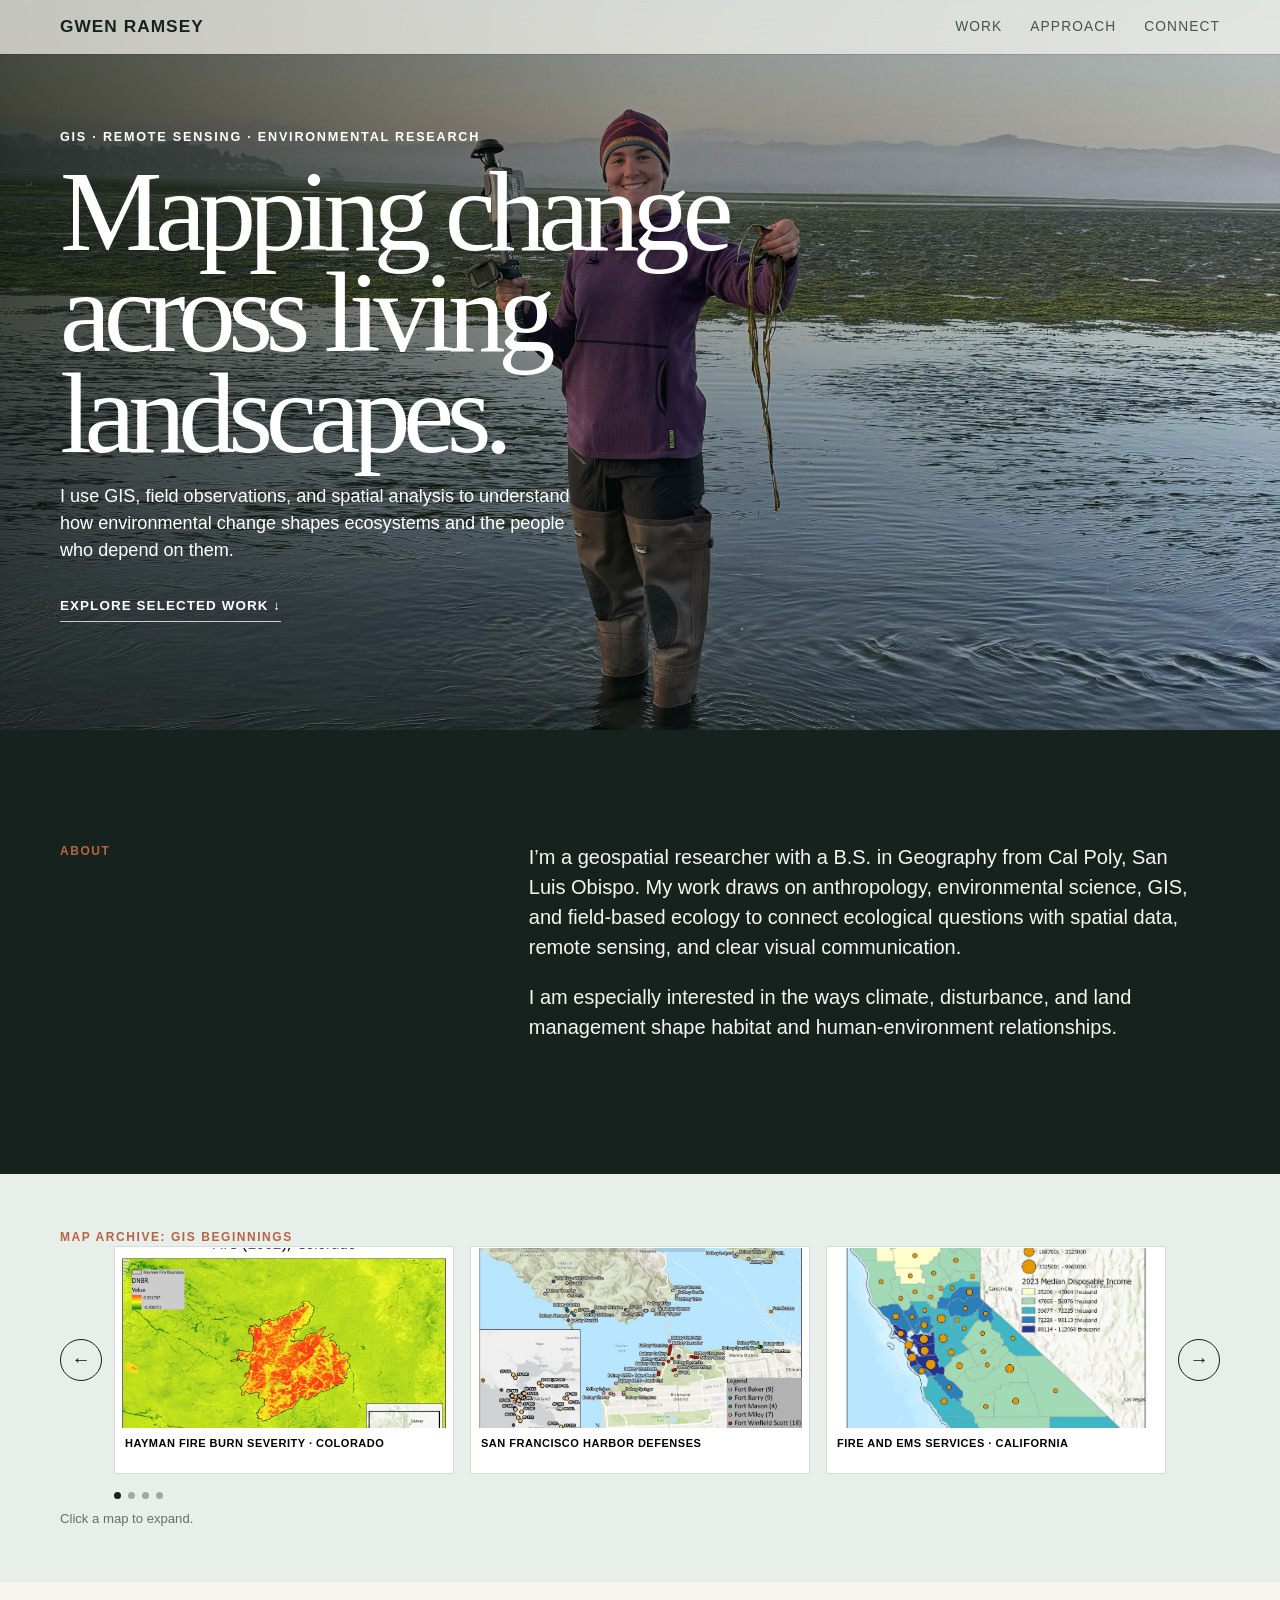
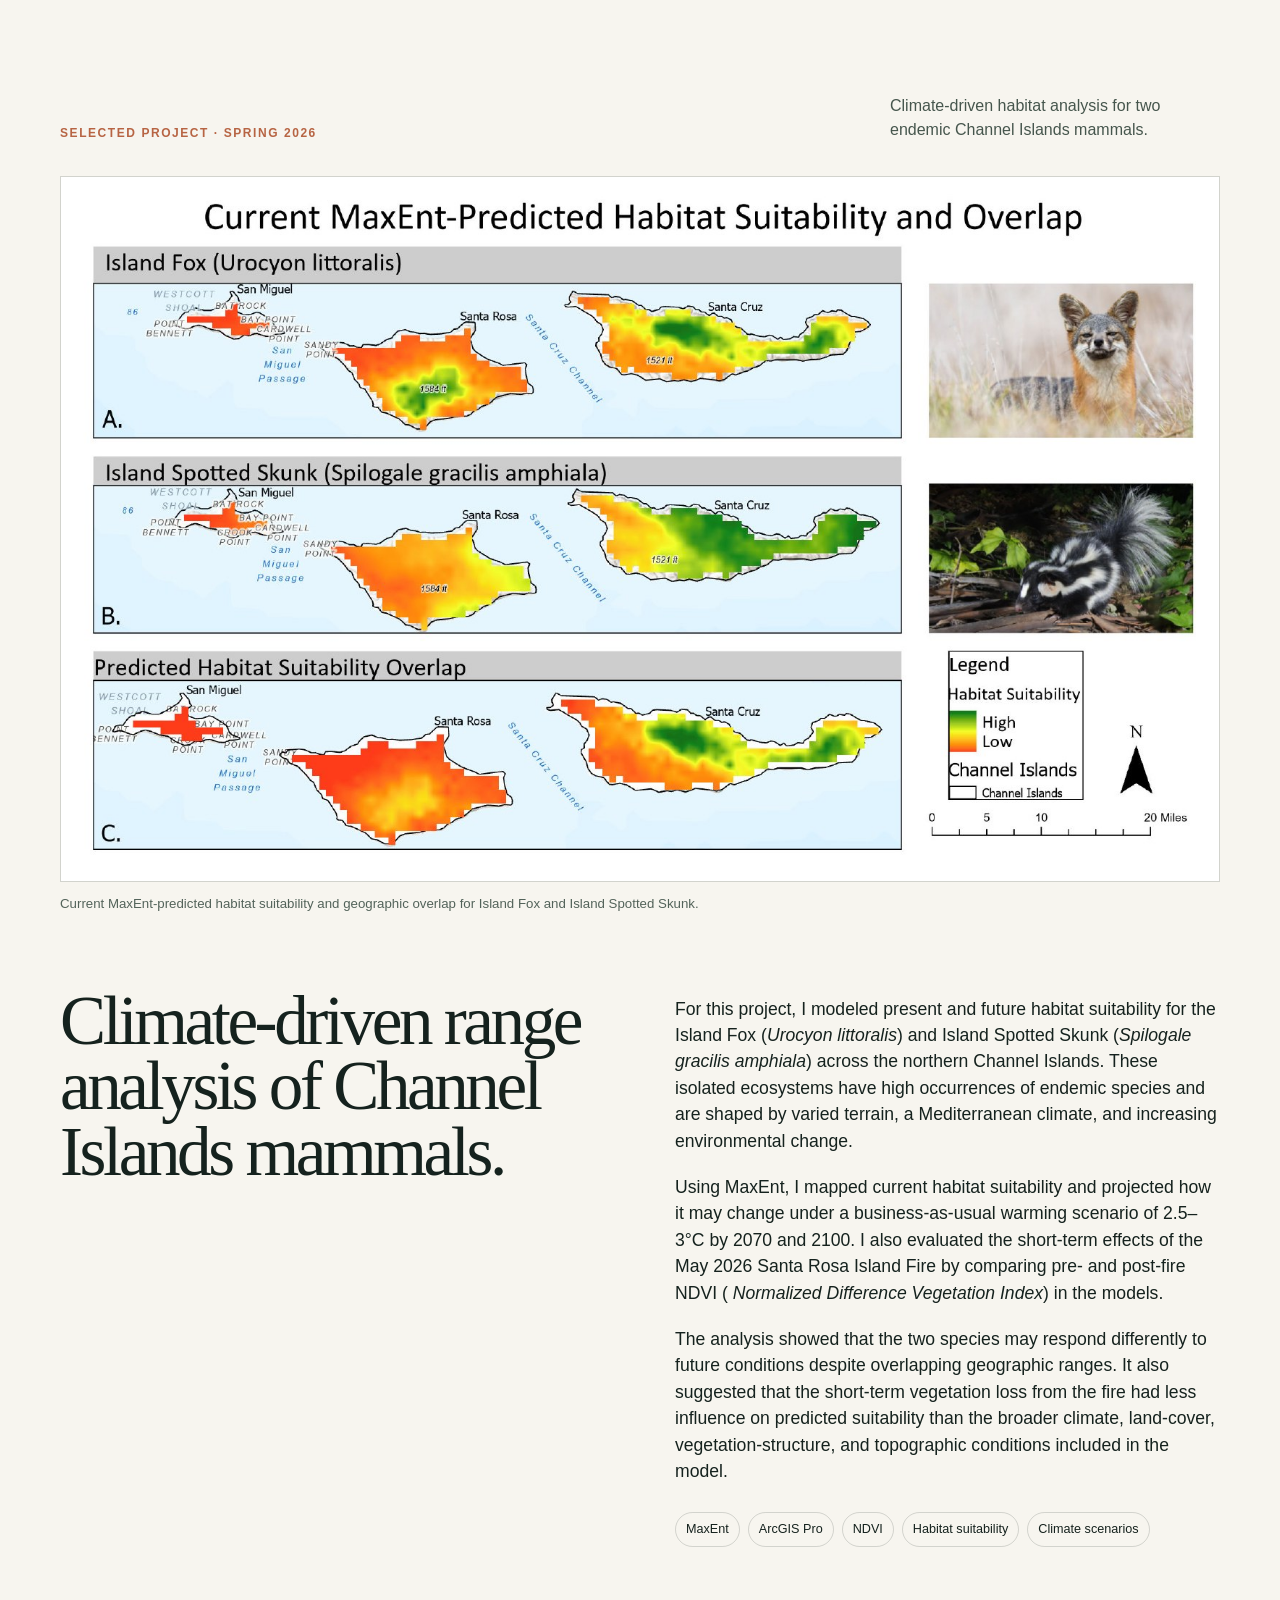
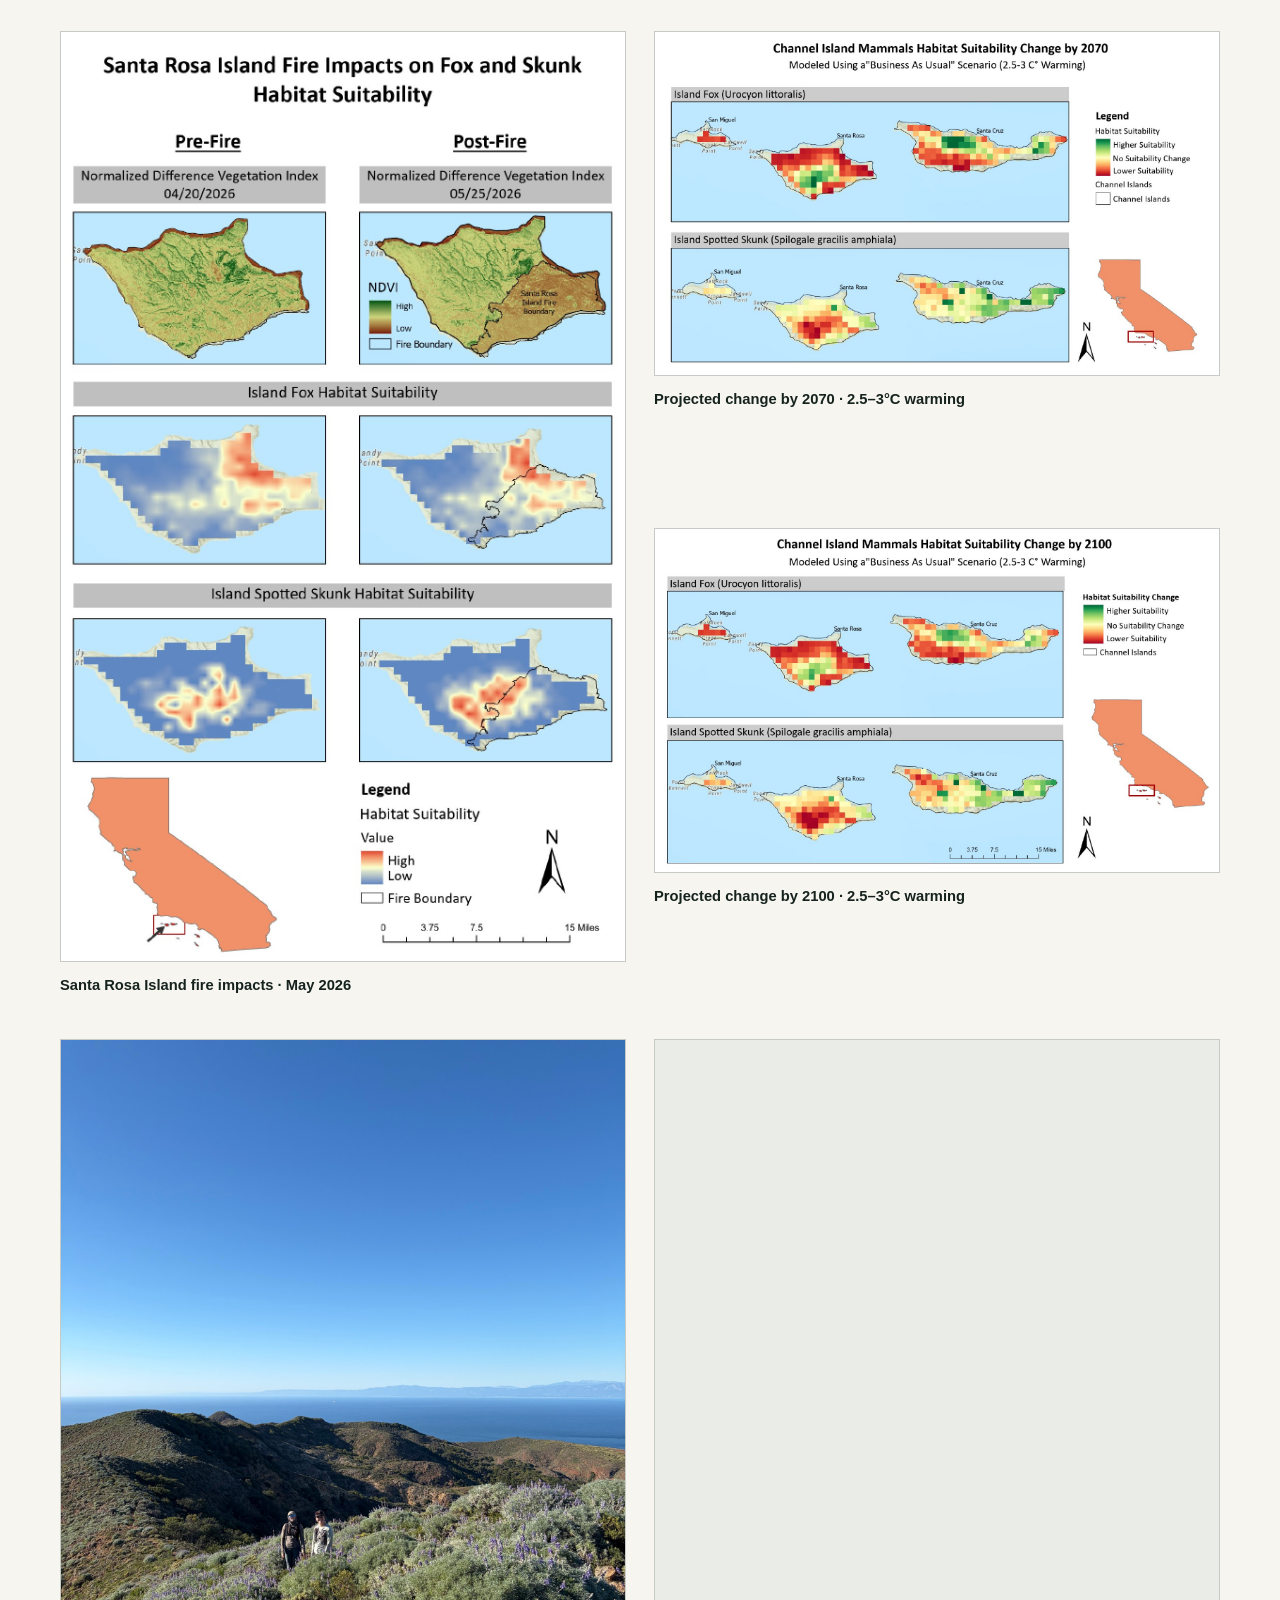
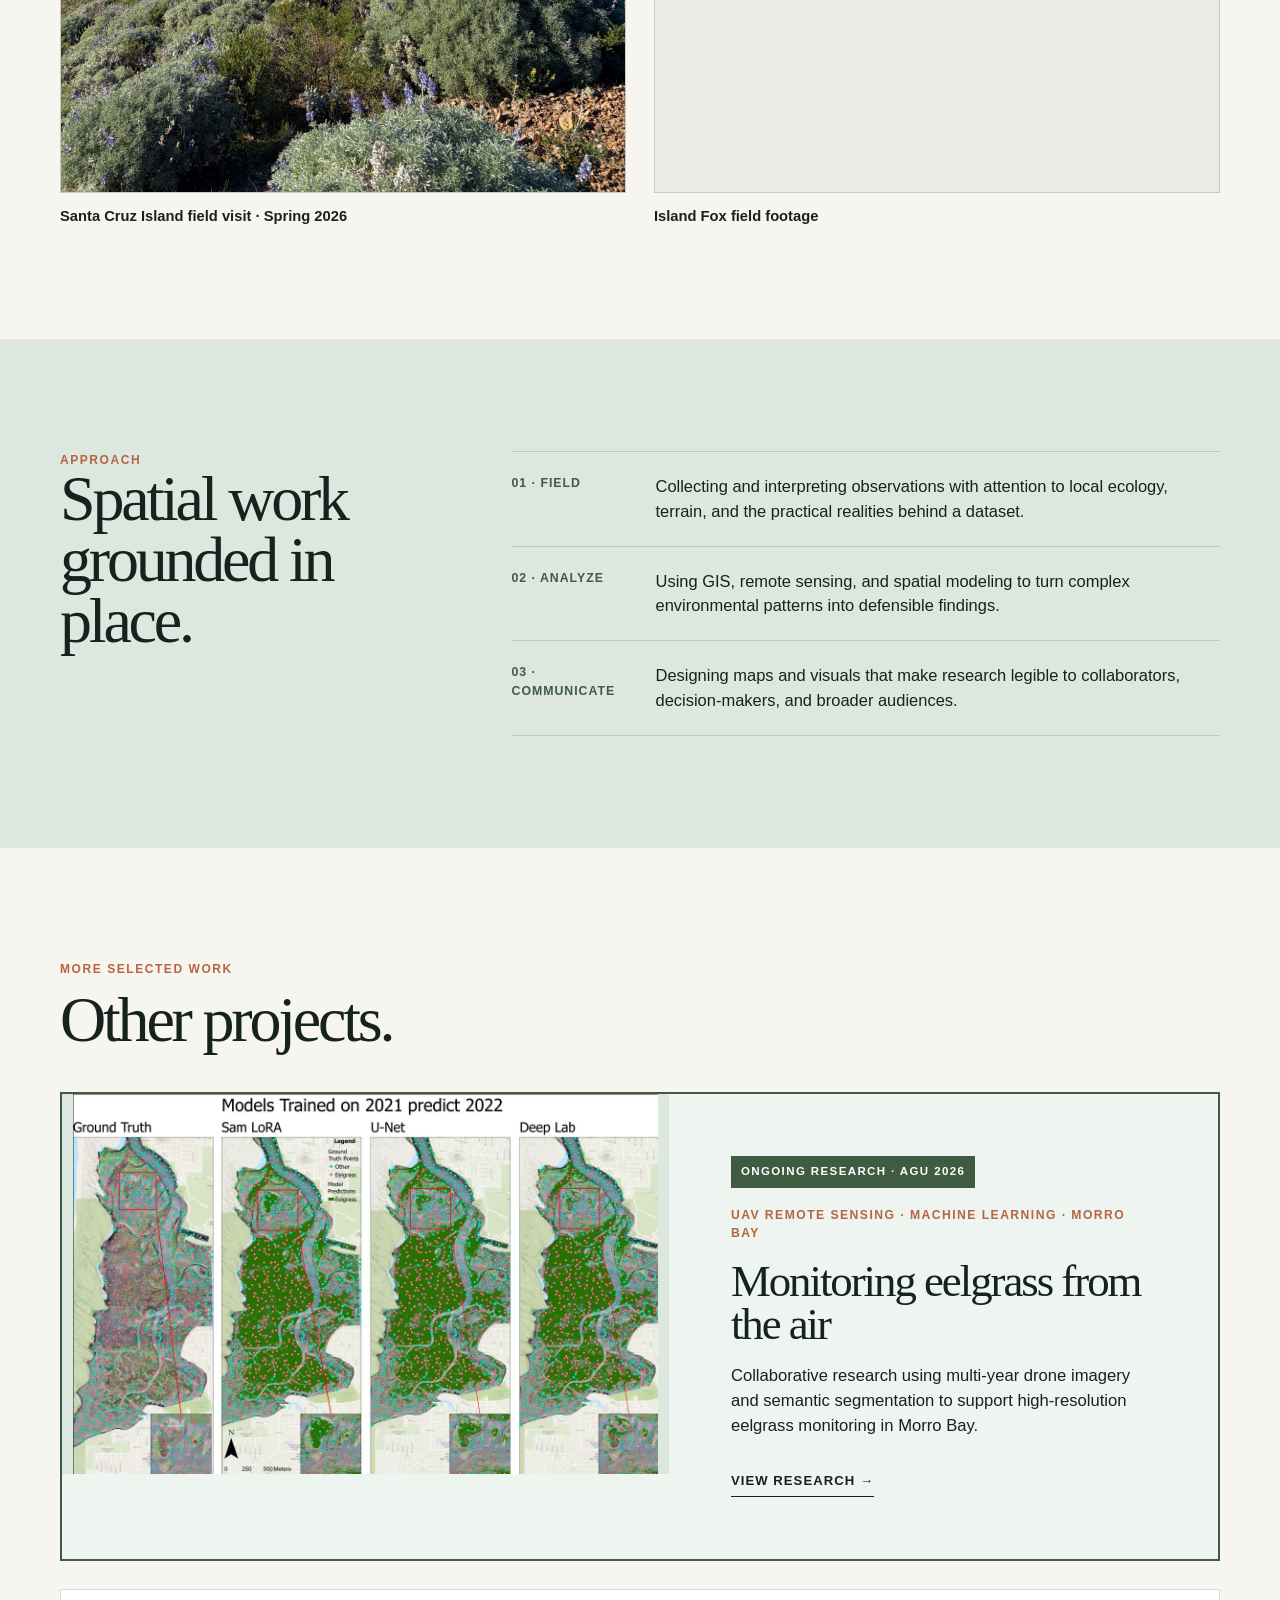
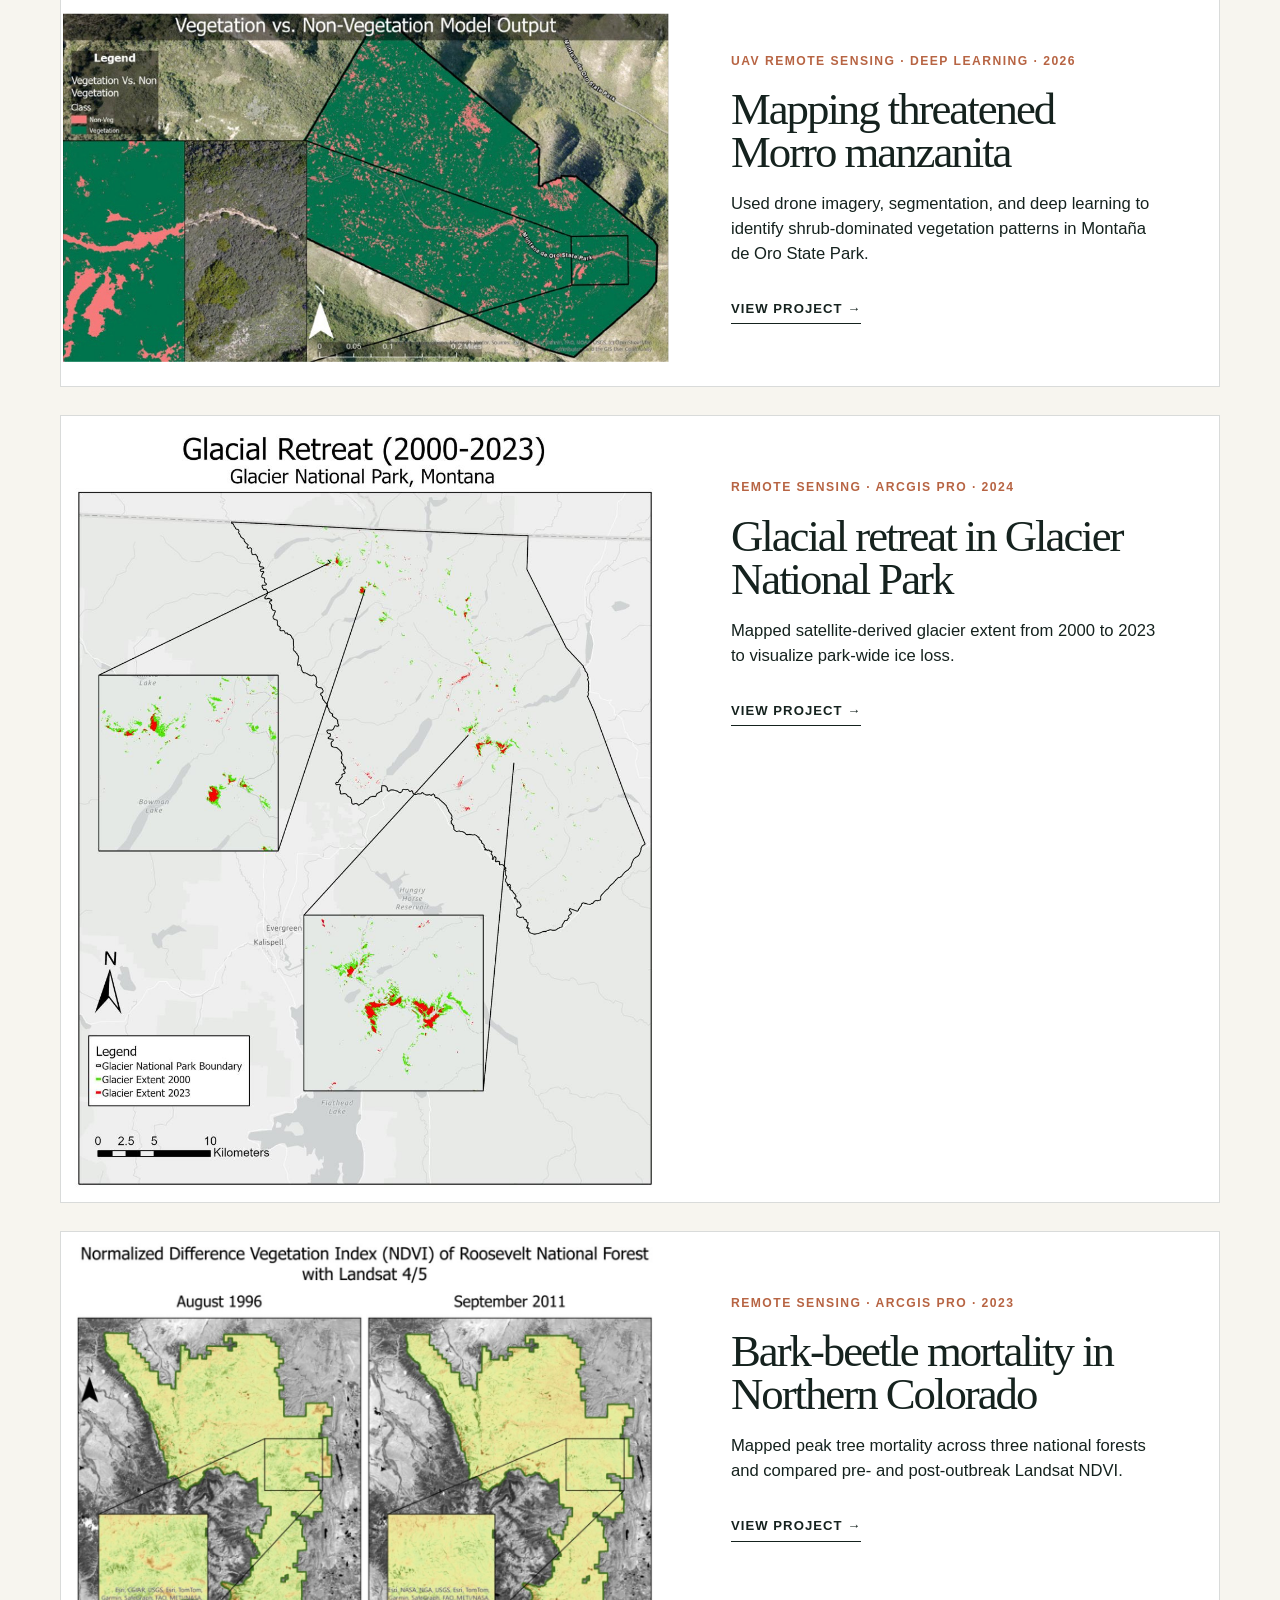
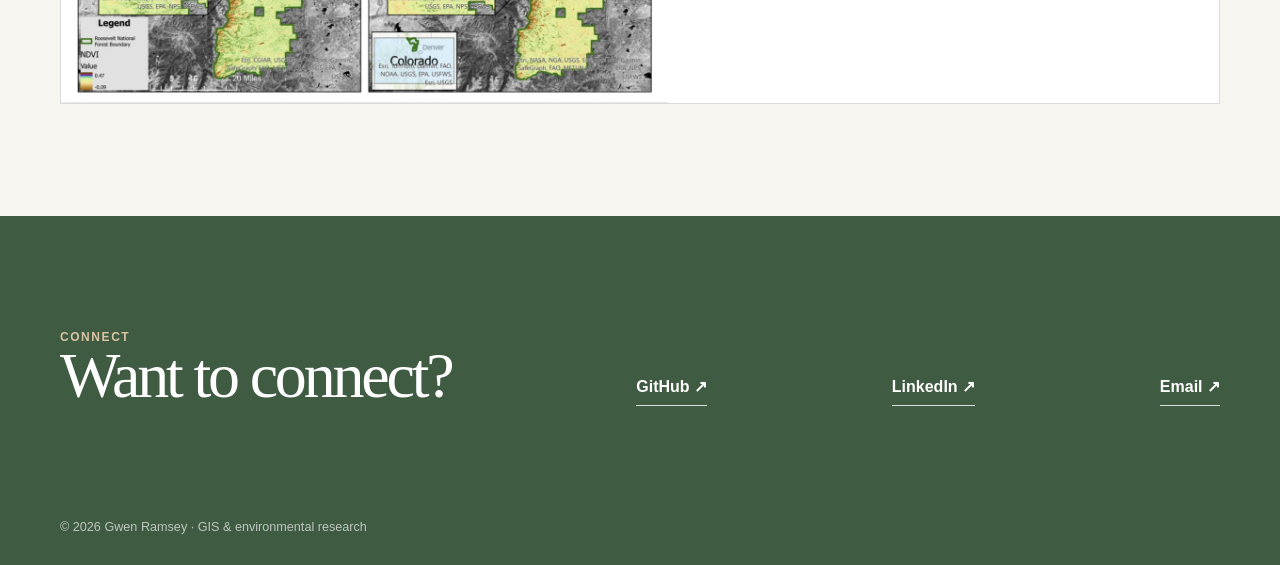
==== index.html @ 2eca4ab3 "Update index.html" ====
<!DOCTYPE html>
<html lang="en">
<head>
  <meta charset="UTF-8">
  <meta name="viewport" content="width=device-width, initial-scale=1.0">
  <meta name="description" content="GIS and remote sensing portfolio of Gwen Ramsey.">
  <title>Gwen Ramsey | GIS Portfolio</title>
  <style>
    :root { --ink:#15221e; --paper:#f7f5ef; --moss:#3f5b42; --sage:#afba99; --mist:#dce7df; --clay:#b76443; --line:rgba(21,34,30,.16); }
    * { box-sizing:border-box; }
    html { scroll-behavior:smooth; }
    body { margin:0; background:var(--paper); color:var(--ink); font-family:Arial, Helvetica, sans-serif; line-height:1.5; }
    a { color:inherit; }
    .wrap { width:min(1160px, calc(100% - 48px)); margin:auto; }
    nav {
  position: fixed;
  top: 0;
  left: 0;
  z-index: 100;
  width: 100%;
  display: flex;
  justify-content: space-between;
  align-items: center;
  padding: 20px max(32px, calc((100vw - 1160px) / 2));
  background: rgba(247, 245, 239, .94);
  color: var(--ink);
  box-shadow: 0 1px 0 var(--line);
  backdrop-filter: blur(10px);
  font-size: .86rem;
  letter-spacing: .08em;
  text-transform: uppercase;
}
.brand {
  font-size: 1.08rem;
  font-weight: 700;
  letter-spacing: .06em;
  text-decoration: none;
}
.nav-links {
  display: flex;
  gap: 28px;
}
.nav-links a {
  text-decoration: none;
  opacity: .75;
}
    .nav-links a:hover { opacity:1; }
    .hero { min-height:730px; color:#fff; position:relative; overflow:hidden; display:grid; align-items:end; }
    .hero::before { content:""; position:absolute; inset:0; background:linear-gradient(90deg, rgba(10,20,16,.76) 0%, rgba(10,20,16,.35) 53%, rgba(10,20,16,.12)), url('assets/hero-photo.png') center 40% / cover; }
    .hero .wrap { position:relative; padding:0 0 80px; }
    .eyebrow { font-size:.79rem; letter-spacing:.14em; font-weight:700; text-transform:uppercase; }
    h1 { max-width:800px; margin:14px 0 18px; font-family:Georgia, 'Times New Roman', serif; font-size:clamp(3.8rem, 9vw, 7.9rem); line-height:.88; font-weight:400; letter-spacing:-.065em; }
    .hero p { max-width:540px; margin:0; font-size:1.13rem; }
    .jump { display:inline-block; margin-top:32px; font-size:.84rem; font-weight:700; letter-spacing:.08em; text-transform:uppercase; text-decoration:none; border-bottom:1px solid rgba(255,255,255,.75); padding-bottom:5px; }
    section { padding:112px 0; }
    .intro { background:var(--ink); color:var(--paper); }
    .section-label { font-size:.75rem; font-weight:700; letter-spacing:.13em; text-transform:uppercase; color:var(--clay); }
    .intro-grid { display:grid; grid-template-columns:.72fr 1.28fr; gap:80px; }
    .intro h2, .project-copy h2, .methods h2, .contact h2 { font-family:Georgia, 'Times New Roman', serif; font-size:clamp(2.5rem,5vw,4.5rem); line-height:.95; letter-spacing:-.05em; font-weight:400; margin:0; }
    .intro-copy { font-size:1.25rem; max-width:660px; }
    .intro-copy p:first-child { margin-top:0; }
    .project-heading { display:flex; align-items:end; justify-content:space-between; gap:30px; margin-bottom:34px; }
    .project-heading p { max-width:330px; margin:0; color:#46564d; }
    .hero-map { width:100%; display:block; border:1px solid var(--line); }
    .caption { margin:12px 0 0; font-size:.83rem; color:#53635a; }
    .project-copy { display:grid; grid-template-columns:1fr 1fr; gap:70px; padding-top:74px; }
    .project-copy h2 { font-size:clamp(2.7rem,5.4vw,5.1rem); }
    .project-copy p { font-size:1.1rem; margin:0 0 20px; }
    .project-copy .detail { padding-top:8px; }
    .tags { display:flex; flex-wrap:wrap; gap:8px; margin-top:28px; }
    .tags span { padding:7px 10px; border:1px solid var(--line); border-radius:999px; font-size:.79rem; }
    .maps { display:grid; grid-template-columns:1fr 1fr; gap:42px 28px; padding-top:84px; }
    .map-card { margin:0; }
    .map-card img { display:block; width:100%; background:#e9ece7; border:1px solid var(--line); transition:transform .25s ease, box-shadow .25s ease; }
    .map-card:hover img { transform:translateY(-4px); box-shadow:0 16px 32px rgba(21,34,30,.12); }
    .map-card figcaption { padding-top:12px; font-size:.92rem; font-weight:700; }
    .methods { background:var(--mist); }
    .method-grid { display:grid; grid-template-columns:.7fr 1.3fr; gap:70px; align-items:start; }
    .method-grid h2 { font-size:clamp(2.7rem,5vw,4.6rem); }
    .method-list { border-top:1px solid var(--line); }
    .method { padding:22px 0; border-bottom:1px solid var(--line); display:grid; grid-template-columns:120px 1fr; gap:24px; }
    .method strong { text-transform:uppercase; letter-spacing:.08em; font-size:.77rem; color:var(--moss); }
    .method p { margin:0; font-size:1.03rem; }
    .contact { background:var(--moss); color:white; }
    .contact-inner { display:flex; justify-content:space-between; gap:40px; align-items:end; }
    .contact h2 { max-width:610px; }
    .contact a { text-decoration:none; font-weight:700; border-bottom:1px solid rgba(255,255,255,.8); padding-bottom:6px; }
    footer { background:var(--moss); color:rgba(255,255,255,.66); padding:0 0 28px; font-size:.79rem; }
    @media (max-width:760px) { .wrap { width:min(100% - 32px, 1160px); } .nav-links { gap:14px; font-size:.72rem; } .hero { min-height:650px; } .hero .wrap { padding-bottom:52px; } section { padding:76px 0; } .intro-grid, .project-copy, .method-grid { grid-template-columns:1fr; gap:32px; } .project-heading, .contact-inner { display:block; } .project-heading p { margin-top:18px; } .maps { grid-template-columns:1fr; padding-top:52px; } .method { grid-template-columns:1fr; gap:6px; } .contact a { display:inline-block; margin-top:30px; } }
  .ci-gallery {
  display: grid;
  grid-template-columns: 1fr 1fr;
  gap: 42px 28px;
  padding-top: 84px;
}

.forecast-stack {
  display: grid;
  gap: 28px;
}

.field-pair {
  grid-column: 1 / -1;
  display: grid;
  grid-template-columns: 1fr 1fr;
  gap: 28px;
}

.field-pair video {
  display: block;
  width: 100%;
  aspect-ratio: 3 / 4;
  object-fit: cover;
  border: 1px solid var(--line);
  background: #e9ece7;
}

@media (max-width: 760px) {
  .ci-gallery,
  .field-pair {
    grid-template-columns: 1fr;
  }

  .field-pair {
    grid-column: auto;
  }
}
  .more-projects {
  padding: 112px 0;
  background: #f7f5ef;
}

.more-projects h2 {
  margin: 12px 0 42px;
  font-family: Georgia, 'Times New Roman', serif;
  font-size: clamp(2.7rem, 5vw, 4.6rem);
  line-height: .95;
  letter-spacing: -.05em;
  font-weight: 400;
}

.project-card {
  display: grid;
  grid-template-columns: 1.05fr .95fr;
  gap: 0;
  color: var(--ink);
  text-decoration: none;
  border: 1px solid var(--line);
  background: #fff;
  transition: transform .25s ease, box-shadow .25s ease;
}

.project-card:hover {
  transform: translateY(-5px);
  box-shadow: 0 16px 34px rgba(21, 34, 30, .12);
}

.project-card img {
  display: block;
  width: 100%;
  height: 100%;
  min-height: 330px;
  object-fit: cover;
}

.project-card-copy {
  padding: clamp(28px, 5vw, 62px);
  display: flex;
  flex-direction: column;
  align-items: flex-start;
}

.project-card-meta {
  color: var(--clay);
  font-size: .76rem;
  font-weight: 700;
  letter-spacing: .12em;
  text-transform: uppercase;
}

.project-card h3 {
  margin: 18px 0;
  font-family: Georgia, 'Times New Roman', serif;
  font-size: clamp(2rem, 3.5vw, 3.5rem);
  line-height: .96;
  letter-spacing: -.045em;
  font-weight: 400;
}

.project-card p { margin: 0; font-size: 1.04rem; }
.project-card span { margin-top: 32px; font-size: .82rem; font-weight: 700; letter-spacing: .08em; text-transform: uppercase; border-bottom: 1px solid var(--ink); padding-bottom: 5px; }

@media (max-width: 760px) {
  .more-projects { padding: 76px 0; }
  .project-card { grid-template-columns: 1fr; }
  .project-card img { min-height: 250px; }
}
a[href="manzanita-mapping.html"] img {
  object-fit: contain !important;
  background: #fff;
}
    /* Paste this at the very bottom of the existing <style> section in index.html. */
.featured-research {
  border:2px solid var(--moss);
  background:#eef4ef;
}
.featured-research .project-card-copy { background:#eef4ef; }
.featured-badge {
  display:inline-block;
  margin:0 0 18px;
  padding:7px 10px;
  background:var(--moss);
  color:#fff;
  font-size:.72rem;
  font-weight:700;
  letter-spacing:.12em;
  text-transform:uppercase;
}
/* Replace the entire OLD map-gallery CSS block with this block. */
.map-archive { padding:54px 0; background:#e8eee9; overflow:hidden; }
.map-archive h2 { margin:8px 0 22px; font-family:Georgia, 'Times New Roman', serif; font-size:clamp(2.2rem, 4vw, 3.3rem); line-height:.95; font-weight:400; letter-spacing:-.045em; }
.map-carousel { display:grid; grid-template-columns:42px minmax(0, 1fr) 42px; align-items:center; gap:12px; width:100%; }
.map-viewport { overflow:hidden; min-width:0; }
.map-track { display:flex; gap:16px; transition:transform .45s ease; }
.map-thumb { flex:0 0 calc((100% - 32px) / 3); min-width:0; padding:0; border:1px solid var(--line); background:#fff; text-align:left; cursor:zoom-in; overflow:hidden; }
.map-thumb img { display:block; width:100%; height:180px; object-fit:cover; background:#fff; transition:transform .3s ease; }
.map-thumb:hover img { transform:scale(1.035); }
.map-thumb span { display:block; min-height:44px; padding:9px 10px; font-size:.69rem; font-weight:700; letter-spacing:.045em; line-height:1.25; text-transform:uppercase; }
.map-arrow { width:42px; height:42px; padding:0; border:1px solid var(--ink); border-radius:50%; background:transparent; color:var(--ink); cursor:pointer; font-size:1.2rem; transition:background .2s ease,color .2s ease; }
.map-arrow:hover { background:var(--ink); color:var(--paper); }
.map-dots { display:flex; gap:7px; margin:18px 0 0 54px; }
.map-dot { width:7px; height:7px; padding:0; border:0; border-radius:50%; background:#9fa99f; cursor:pointer; }
.map-dot.is-active { background:var(--ink); }
.map-hint { margin:10px 0 0; color:#657069; font-size:.82rem; }
.map-lightbox { display:none; position:fixed; z-index:20; inset:0; padding:40px; background:rgba(10,18,15,.9); align-items:center; justify-content:center; cursor:zoom-out; }
.map-lightbox.is-open { display:flex; }
.map-lightbox-image { display:block; max-width:min(1200px, 92vw); max-height:82vh; object-fit:contain; background:#fff; cursor:default; }
.map-lightbox-close { position:absolute; top:20px; right:24px; border:0; background:transparent; color:#fff; font-size:2.4rem; line-height:1; cursor:pointer; }
.map-lightbox-caption { position:absolute; bottom:12px; color:#fff; font-size:.8rem; letter-spacing:.08em; text-transform:uppercase; }
@media(max-width:760px) { .map-archive { padding:48px 0; } .map-carousel { grid-template-columns:34px minmax(0,1fr) 34px; gap:8px; } .map-track { gap:0; } .map-thumb { flex-basis:100%; } .map-thumb img { height:230px; } .map-arrow { width:34px; height:34px; font-size:1rem; } .map-dots { margin-left:42px; } .map-lightbox { padding:20px; } .map-lightbox-image { max-width:95vw; max-height:80vh; } }
/* Eelgrass card: keep its map contained without overlapping the next card */
.featured-research {
  height: auto;
}

.featured-research img {
  width: 100%;
  height: auto;
  min-height: 0;
  aspect-ratio: 1.6 / 1;
  object-fit: contain;
  background: #dce7df;
}

.more-projects .project-card + .project-card {
  margin-top: 28px;
}
    .project-grid {
  margin-top: 28px;
}
    /* Sticky navigation correction */
.hero {
  overflow: visible;
}

.hero > nav.wrap {
  position: fixed;
  top: 0;
  left: 0;
  z-index: 100;
  width: 100%;
  padding: 14px max(32px, calc((100vw - 1160px) / 2));
  background: rgba(247, 245, 239, .72);
  color: var(--ink);
  box-shadow: 0 1px 0 rgba(21, 34, 30, .12);
  backdrop-filter: blur(10px);
}

@media (max-width: 760px) {
  .hero > nav.wrap {
    padding: 14px 16px;
  }

  .nav-links {
    gap: 14px;
  }
}
    .hero > .wrap#top {
  transform: translateY(50px);
}
  </style>
</head>
<body>
  <header class="hero">
    <nav class="wrap">
      <a class="brand" href="#top">Gwen Ramsey</a>
      <div class="nav-links"><a href="#work">Work</a><a href="#approach">Approach</a><a href="#contact">Connect</a></div>
    </nav>
    <div class="wrap" id="top">
      <div class="eyebrow">GIS · Remote sensing · Environmental research</div>
      <h1>Mapping change<br>across living landscapes.</h1>
      <p>I use GIS, field observations, and spatial analysis to understand how environmental change shapes ecosystems and the people who depend on them.</p>
      <a class="jump" href="#work">Explore selected work ↓</a>
    </div>
  </header>

  <section class="intro">
    <div class="wrap intro-grid">
      <div><div class="section-label">About</div></div>
      <div class="intro-copy">
        <p>I’m a geospatial researcher with a B.S. in Geography from Cal Poly, San Luis Obispo. My work draws on anthropology, environmental science, GIS, and field-based ecology to connect ecological questions with spatial data, remote sensing, and clear visual communication.</p>
        <p>I am especially interested in the ways climate, disturbance, and land management shape habitat and human-environment relationships.</p>
      </div>
    </div>
  </section>
<!-- Replace your entire current Map Archive section with this block. -->
<section class="map-archive" id="map-archive">
  <div class="wrap">
    <div class="section-label">Map archive: GIS beginnings</div>
    <div class="map-carousel" aria-label="Map gallery">
      <button class="map-arrow map-prev" type="button" aria-label="Previous maps">←</button>
      <div class="map-viewport"><div class="map-track"></div></div>
      <button class="map-arrow map-next" type="button" aria-label="Next maps">→</button>
    </div>
    <div class="map-dots" aria-label="Map gallery pages"></div>
    <p class="map-hint">Click a map to expand.</p>
  </div>
</section>

<div class="map-lightbox" aria-hidden="true" role="dialog" aria-label="Expanded map">
  <button class="map-lightbox-close" type="button" aria-label="Close expanded map">×</button>
  <img class="map-lightbox-image" src="" alt="">
  <p class="map-lightbox-caption"></p>
</div>

</section>

<div class="map-lightbox" aria-hidden="true" role="dialog" aria-label="Expanded map">
  <button class="map-lightbox-close" type="button" aria-label="Close expanded map">×</button>
  <img class="map-lightbox-image" src="" alt="">
  <p class="map-lightbox-caption"></p>
</div>

  <main id="work">
    <section>
      <div class="wrap">
        <div class="project-heading">
          <div>
            <div class="section-label">Selected project · Spring 2026</div>
          </div>
          <p>Climate-driven habitat analysis for two endemic Channel Islands mammals.</p>
        </div>
        <img class="hero-map" src="assets/current-suitability.jpg" alt="Current MaxEnt-predicted habitat suitability for island fox and island spotted skunk across the Channel Islands.">
        <p class="caption">Current MaxEnt-predicted habitat suitability and geographic overlap for Island Fox and Island Spotted Skunk.</p>
        <div class="project-copy">
          <h2>Climate-driven range analysis of Channel Islands mammals.</h2>
          <div class="detail">
            <p>For this project, I modeled present and future habitat suitability for the Island Fox (<em>Urocyon littoralis</em>) and Island Spotted Skunk (<em>Spilogale gracilis amphiala</em>) across the northern Channel Islands. These isolated ecosystems have high occurrences of endemic species and are shaped by varied terrain, a Mediterranean climate, and increasing environmental change.</p>
            <p>Using MaxEnt, I mapped current habitat suitability and projected how it may change under a business-as-usual warming scenario of 2.5–3°C by 2070 and 2100. I also evaluated the short-term effects of the May 2026 Santa Rosa Island Fire by comparing pre- and post-fire NDVI (<em> Normalized Difference Vegetation Index</em>) in the models.</p>
            <p>The analysis showed that the two species may respond differently to future conditions despite overlapping geographic ranges. It also suggested that the short-term vegetation loss from the fire had less influence on predicted suitability than the broader climate, land-cover, vegetation-structure, and topographic conditions included in the model.</p>
            <div class="tags"><span>MaxEnt</span><span>ArcGIS Pro</span><span>NDVI</span><span>Habitat suitability</span><span>Climate scenarios</span></div>
          </div>
        </div>
        <div class="ci-gallery">
  <figure class="map-card">
    <img src="assets/fire-impact.jpg" alt="Comparison of pre- and post-fire NDVI and habitat suitability on Santa Rosa Island.">
    <figcaption>Santa Rosa Island fire impacts · May 2026</figcaption>
  </figure>

  <div class="forecast-stack">
    <figure class="map-card">
      <img src="assets/forecast-2070.jpg" alt="Projected habitat suitability change by 2070 for island fox and island spotted skunk.">
      <figcaption>Projected change by 2070 · 2.5–3°C warming</figcaption>
    </figure>

    <figure class="map-card">
      <img src="assets/forecast-2100.jpg" alt="Projected habitat suitability change by 2100 for island fox and island spotted skunk.">
      <figcaption>Projected change by 2100 · 2.5–3°C warming</figcaption>
    </figure>
  </div>

  <div class="field-pair">
    <figure class="map-card">
      <img src="assets/santa-cruz-fieldwork.jpg" alt="Two field researchers standing in spring wildflowers on Santa Cruz Island.">
      <figcaption>Santa Cruz Island field visit · Spring 2026</figcaption>
    </figure>

    <figure class="map-card">
      <video autoplay muted playsinline preload="metadata" aria-label="Island Fox field footage">
        <source src="assets/channel-islands-field-video.mp4" type="video/mp4">
      </video>
      <figcaption>Island Fox field footage</figcaption>
    </figure>
  </div>
</div>
    </section>

    <section class="methods" id="approach">
      <div class="wrap method-grid">
        <div><div class="section-label">Approach</div><h2>Spatial work grounded in place.</h2></div>
        <div class="method-list">
          <div class="method"><strong>01 · Field</strong><p>Collecting and interpreting observations with attention to local ecology, terrain, and the practical realities behind a dataset.</p></div>
          <div class="method"><strong>02 · Analyze</strong><p>Using GIS, remote sensing, and spatial modeling to turn complex environmental patterns into defensible findings.</p></div>
          <div class="method"><strong>03 · Communicate</strong><p>Designing maps and visuals that make research legible to collaborators, decision-makers, and broader audiences.</p></div>
        </div>
      </div>
    </section>
<!-- Replace your entire existing More Selected Work section with this. -->
<section class="more-projects" id="projects">
    <div class="wrap">
  <div class="section-label">More selected work</div>
    <h2>Other projects.</h2>
  <a class="project-card featured-research" href="eelgrass-monitoring.html">
  <img src="assets/eelgrass-model-comparison.jpg" alt="Eelgrass model predictions compared with reference observations in Morro Bay, California.">
  <div class="project-card-copy">
    <div class="featured-badge">Ongoing research · AGU 2026</div>
    <div class="project-card-meta">UAV remote sensing · Machine learning · Morro Bay</div>
    <h3>Monitoring eelgrass from the air</h3>
    <p>Collaborative research using multi-year drone imagery and semantic segmentation to support high-resolution eelgrass monitoring in Morro Bay.</p>
    <span>View research →</span>
   </div>
</a>
    <a class="project-card manzanita-card" href="manzanita-mapping.html">
        <img src="assets/manzanita-vegetation-model.png" alt="Vegetation versus non-vegetation model output from the Morro manzanita study site.">
        <div class="project-card-copy"><div class="project-card-meta">UAV remote sensing · Deep learning · 2026</div><h3>Mapping threatened Morro manzanita</h3><p>Used drone imagery, segmentation, and deep learning to identify shrub-dominated vegetation patterns in Montaña de Oro State Park.</p><span>View project →</span></div>
     </a>
      <a class="project-card" href="glacier-melt.html">
        <img src="assets/glacier-national-park-retreat.jpg" alt="Glacial retreat mapped across Glacier National Park between 2000 and 2023.">
        <div class="project-card-copy"><div class="project-card-meta">Remote sensing · ArcGIS Pro · 2024</div><h3>Glacial retreat in Glacier National Park</h3><p>Mapped satellite-derived glacier extent from 2000 to 2023 to visualize park-wide ice loss.</p><span>View project →</span></div>
      </a>
    <div class="project-grid">
      <a class="project-card" href="beetle-kill.html">
        <img src="assets/beetle-mortality.jpg" alt="Peak bark beetle tree mortality across three national forests in Northern Colorado.">
        <div class="project-card-copy"><div class="project-card-meta">Remote sensing · ArcGIS Pro · 2023</div><h3>Bark-beetle mortality in Northern Colorado</h3><p>Mapped peak tree mortality across three national forests and compared pre- and post-outbreak Landsat NDVI.</p><span>View project →</span></div>
     

</a>

    </div>
  </div>
</section>
  </main>

  <section class="contact" id="contact">
    <div class="wrap contact-inner">
      <div><div class="section-label" style="color:#d9c4a6">Connect</div><h2>Want to connect?</h2></div>
      <a href="https://github.com/gwenramsey" target="_blank" rel="noreferrer">GitHub ↗</a>
       <a href="https://www.linkedin.com/in/gwen-ramsey-592a8427b/" target="_blank" rel="noreferrer">LinkedIn ↗</a>
      <a href="mailto:gwenramsey04@gmail.com">Email ↗</a>
    </div>
  </section>
  <footer><div class="wrap">© 2026 Gwen Ramsey · GIS & environmental research</div></footer>
<!-- Replace the old map-gallery JavaScript with this. Paste it right before the closing </body> tag in index.html. -->
<script>
  const maps = [
    { src:'assets/hayman-fire-dnbr.jpg', alt:'Difference Normalized Burn Ratio map for the Hayman Fire in Colorado.', caption:'Hayman Fire burn severity · Colorado' },
    { src:'assets/sf-harbor-defenses.jpg', alt:'Map of batteries and Nike missile sites in San Francisco Harbor.', caption:'San Francisco Harbor defenses' },
    { src:'assets/california-fire-ems-income.jpg', alt:'Map relating Fire and EMS services to median income in California counties.', caption:'Fire and EMS services · California' },
    { src:'assets/colorado-river-water-use.jpg', alt:'Map of urban areas and agricultural water use in the Colorado River Basin.', caption:'Agricultural water use · Colorado River Basin' },
    { src:'assets/california-condor-lead.jpg', alt:'Map of positive lead instances and California condor habitat.', caption:'California condor lead exposure and habitat' },
    { src:'assets/slo-topographic-map.jpg', alt:'Topographic map of San Luis Obispo, California.', caption:'San Luis Obispo topography' },
    { src:'assets/colorado-river-recreation.jpg', alt:'Map of recreation types across the Colorado River Basin.', caption:'Recreation · Colorado River Basin' },
    { src:'assets/swanton-land-use.jpg', alt:'Map of land-use types at Swanton Pacific Ranch.', caption:'Swanton Pacific Ranch land use' },
    { src:'assets/poly-canyon-slopes.jpg', alt:'Map analyzing slopes in Poly Canyon watersheds.', caption:'Poly Canyon watershed slopes' },
    { src:'assets/tribal-water-allocation.jpg', alt:'Map of Tribal Nations water allocation from the Colorado River based on land area.', caption:'Tribal Nations water allocation' },
    { src:'assets/swanson-land-use-soil.jpg', alt:'Map of land use and soil type at Swanson Pacific Ranch.', caption:'Swanson Pacific Ranch land use and soils' },
    { src:'assets/slo-wells-land-use.jpg', alt:'Map of well type and land use in San Luis Obispo County.', caption:'San Luis Obispo County wells and land use' }
  ];

  const carousel = document.querySelector('.map-carousel');
  const track = document.querySelector('.map-track');
  const dots = document.querySelector('.map-dots');
  const previous = document.querySelector('.map-prev');
  const next = document.querySelector('.map-next');
  const lightbox = document.querySelector('.map-lightbox');
  const lightboxImage = document.querySelector('.map-lightbox-image');
  const lightboxCaption = document.querySelector('.map-lightbox-caption');
  const closeLightbox = document.querySelector('.map-lightbox-close');
  let currentPage = 0;
  let timer;

  function mapsPerPage() { return window.innerWidth <= 760 ? 1 : 3; }
  function pageCount() { return Math.ceil(maps.length / mapsPerPage()); }
  function renderCards() {
    track.innerHTML = maps.map((map, index) => `<button class="map-thumb" type="button" data-index="${index}" aria-label="Expand ${map.caption}"><img src="${map.src}" alt="${map.alt}"><span>${map.caption}</span></button>`).join('');
  }
  function renderDots() {
    dots.innerHTML = Array.from({ length: pageCount() }, (_, index) => `<button class="map-dot${index === currentPage ? ' is-active' : ''}" type="button" data-page="${index}" aria-label="Show map group ${index + 1}"></button>`).join('');
  }
  function showPage(page) {
    currentPage = (page + pageCount()) % pageCount();
    track.style.transform = `translateX(-${currentPage * 100}%)`;
    renderDots();
  }
  function restartTimer() { clearInterval(timer); timer = setInterval(() => showPage(currentPage + 1), 6500); }
  function openMap(index) {
    const map = maps[index];
    lightboxImage.src = map.src;
    lightboxImage.alt = map.alt;
    lightboxCaption.textContent = map.caption;
    lightbox.classList.add('is-open');
    lightbox.setAttribute('aria-hidden', 'false');
  }
  function hideLightbox() { lightbox.classList.remove('is-open'); lightbox.setAttribute('aria-hidden', 'true'); }

  renderCards();
  renderDots();
  previous.addEventListener('click', () => { showPage(currentPage - 1); restartTimer(); });
  next.addEventListener('click', () => { showPage(currentPage + 1); restartTimer(); });
  carousel.addEventListener('mouseenter', () => clearInterval(timer));
  carousel.addEventListener('mouseleave', restartTimer);
  track.addEventListener('click', (event) => { const card = event.target.closest('.map-thumb'); if (card) openMap(Number(card.dataset.index)); });
  dots.addEventListener('click', (event) => { const dot = event.target.closest('.map-dot'); if (dot) { showPage(Number(dot.dataset.page)); restartTimer(); } });
  closeLightbox.addEventListener('click', hideLightbox);
  lightbox.addEventListener('click', (event) => { if (event.target === lightbox) hideLightbox(); });
  document.addEventListener('keydown', (event) => { if (event.key === 'Escape') hideLightbox(); });
  window.addEventListener('resize', () => { currentPage = 0; showPage(0); });
  restartTimer();
</script>

</body>
</html>
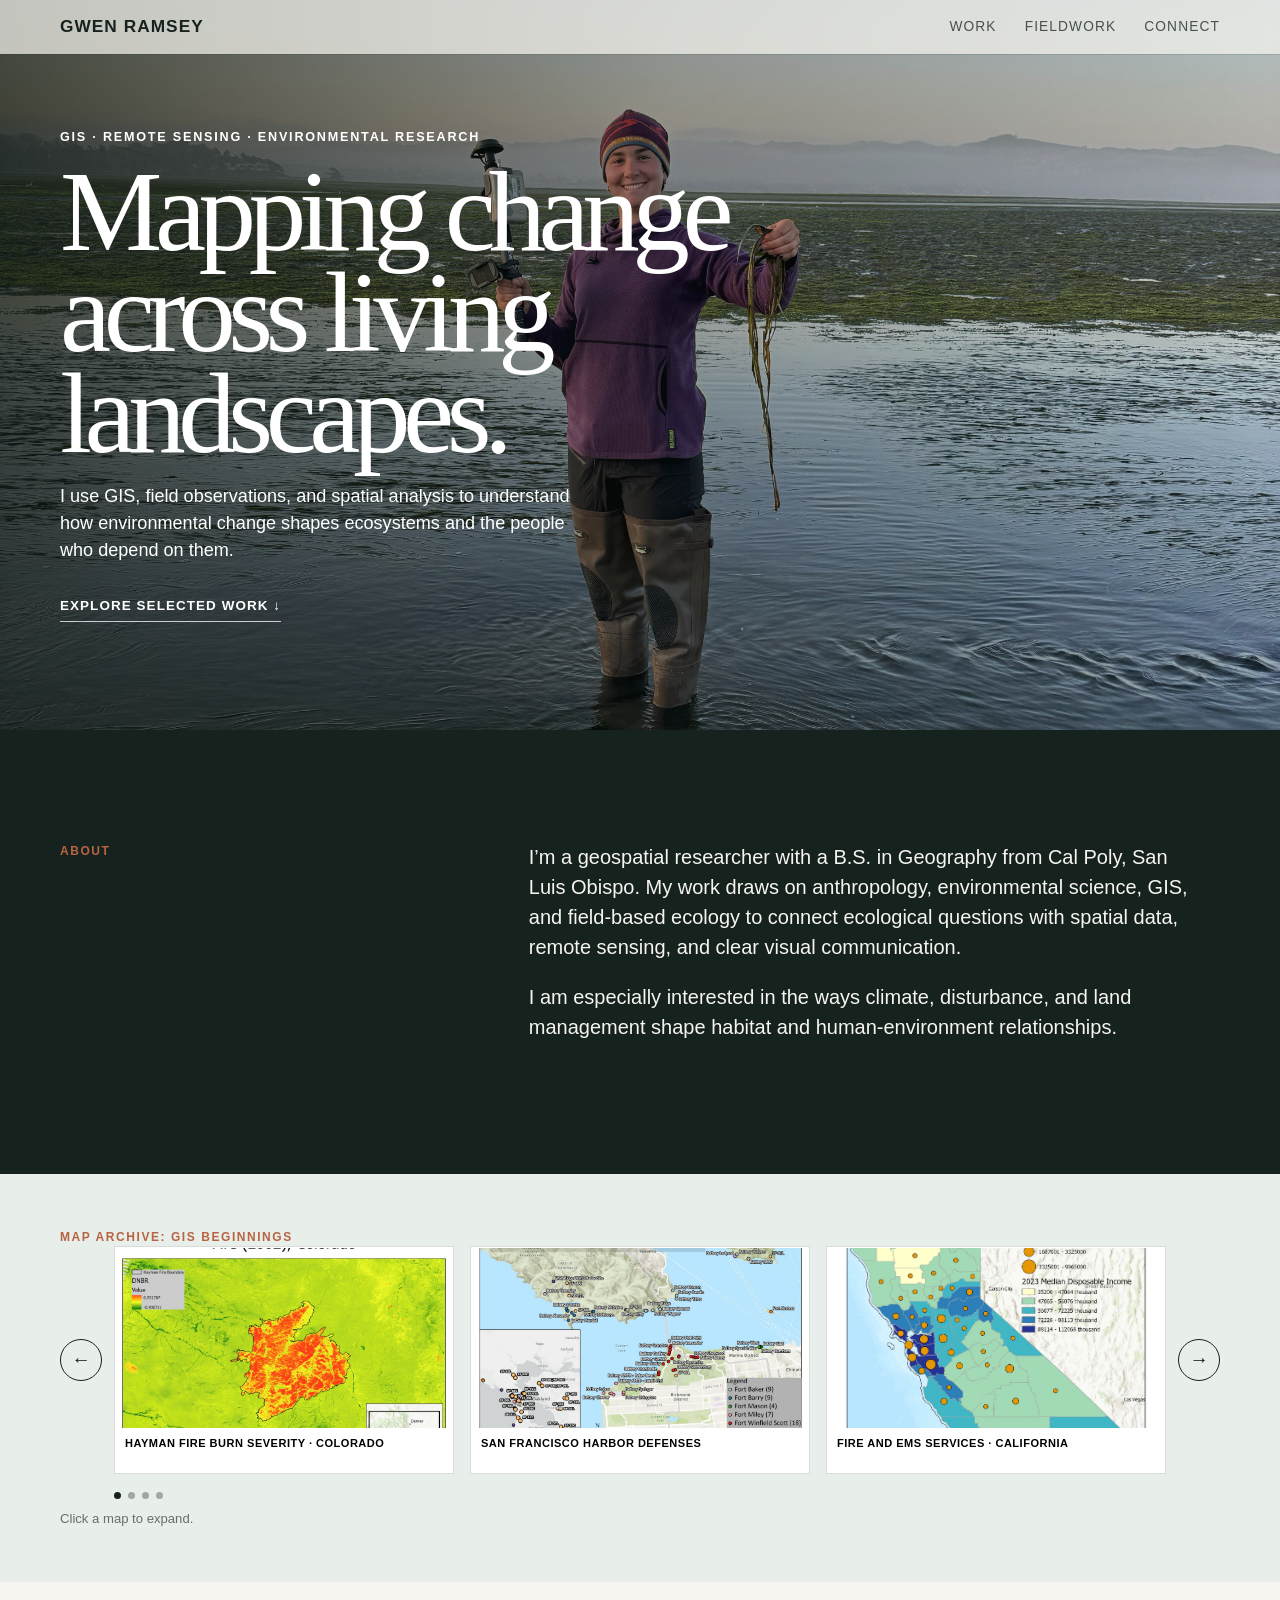
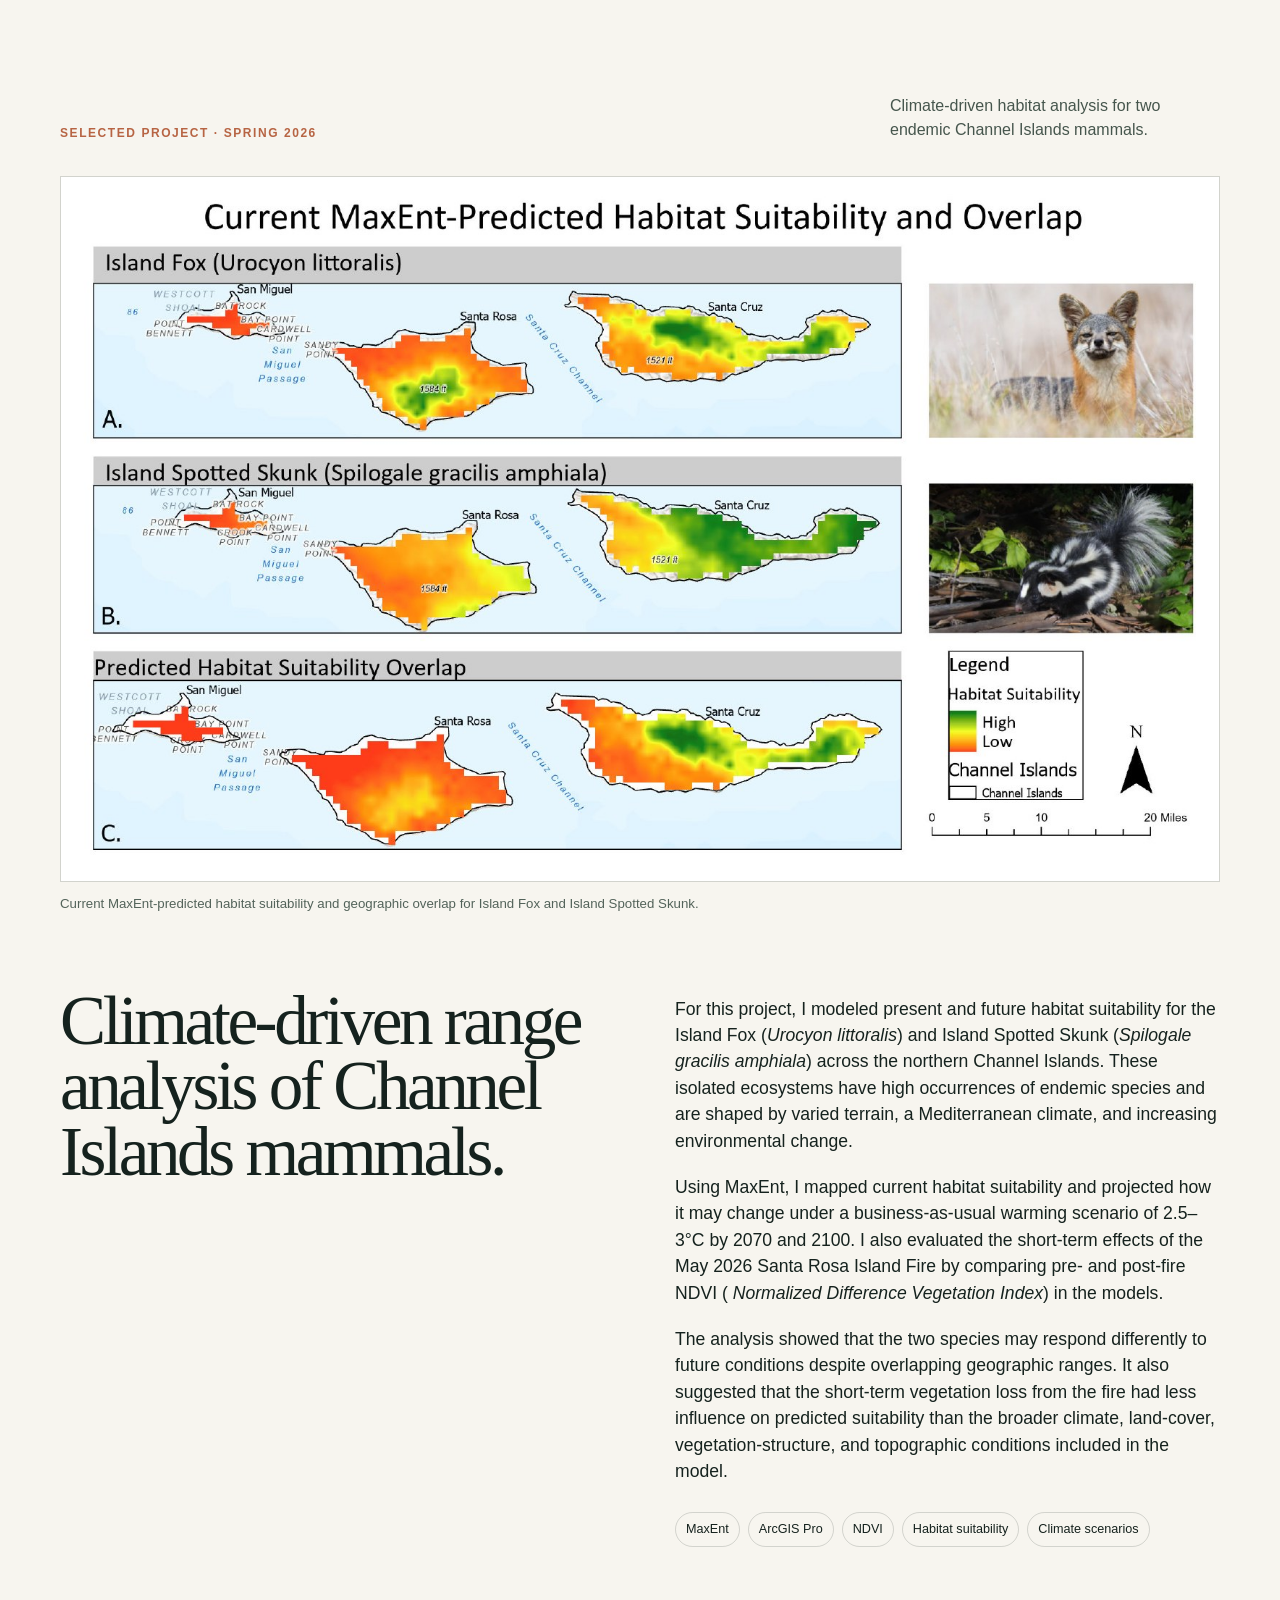
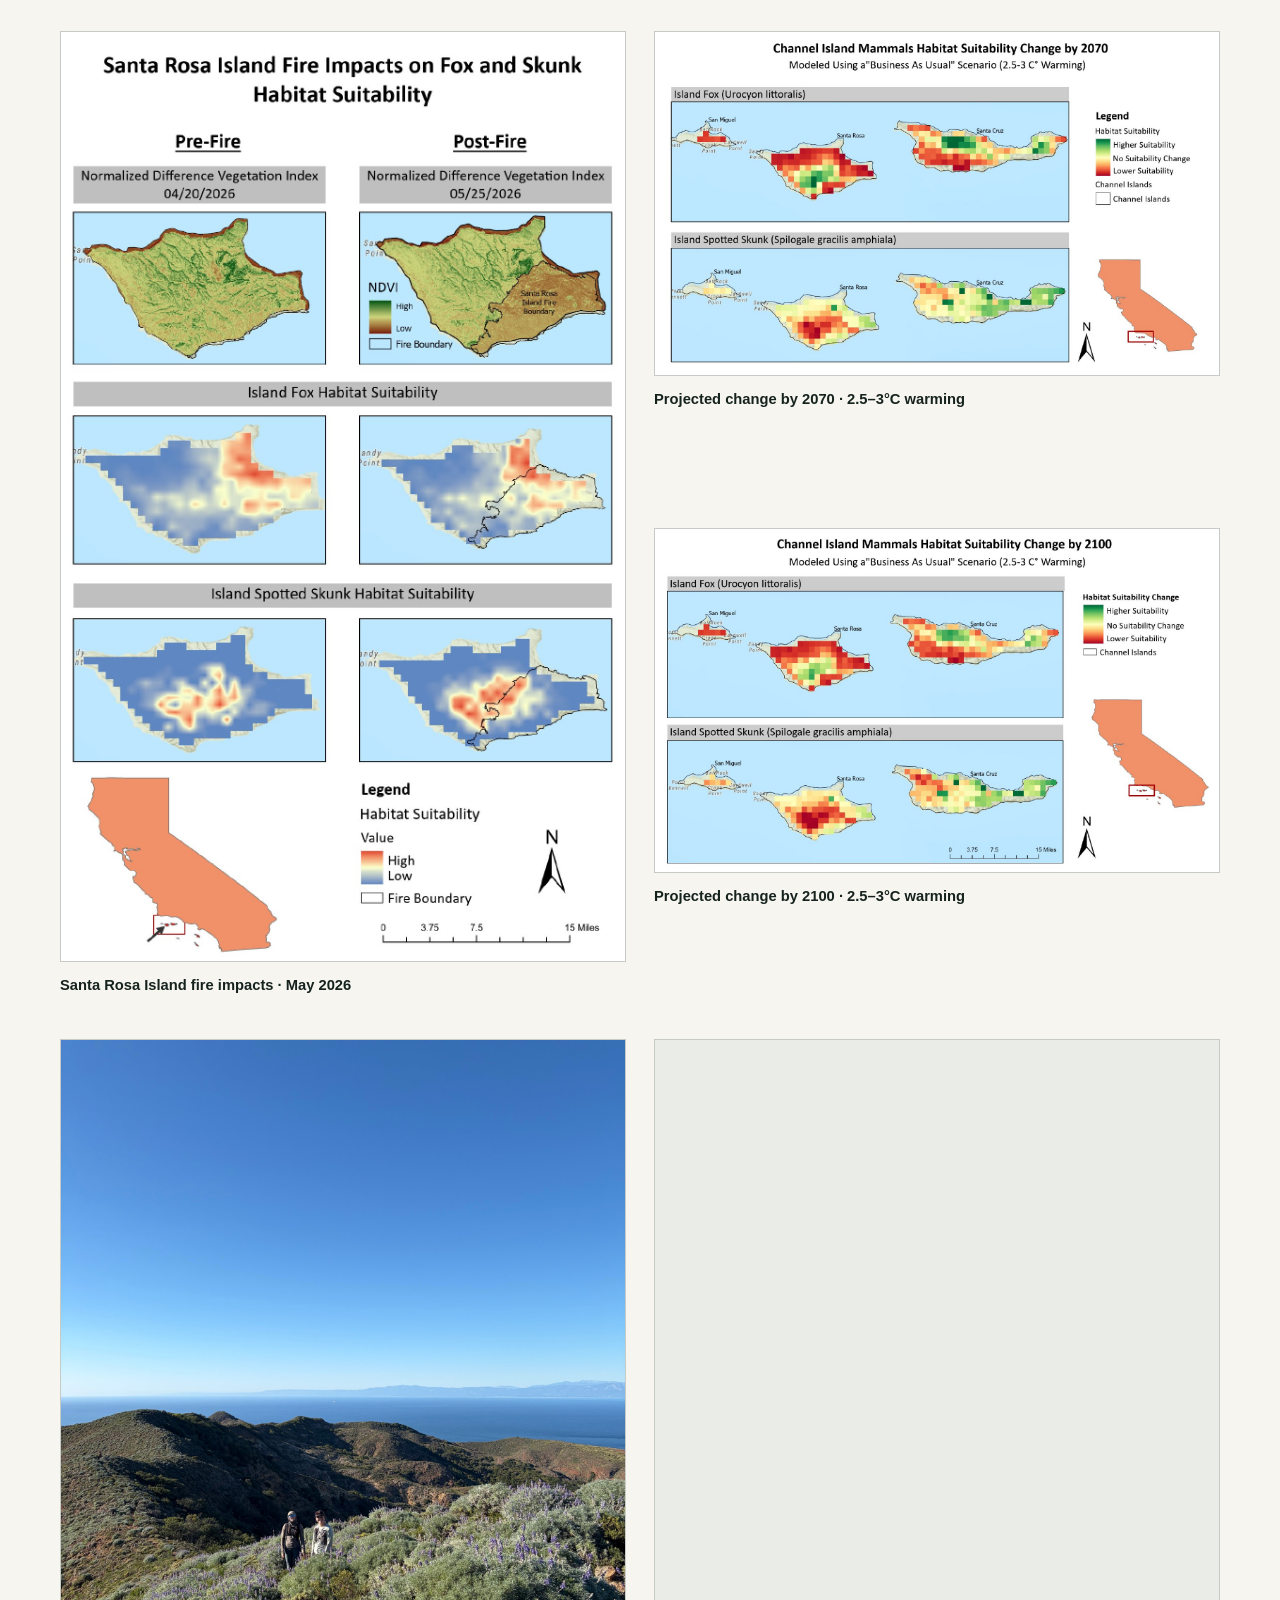
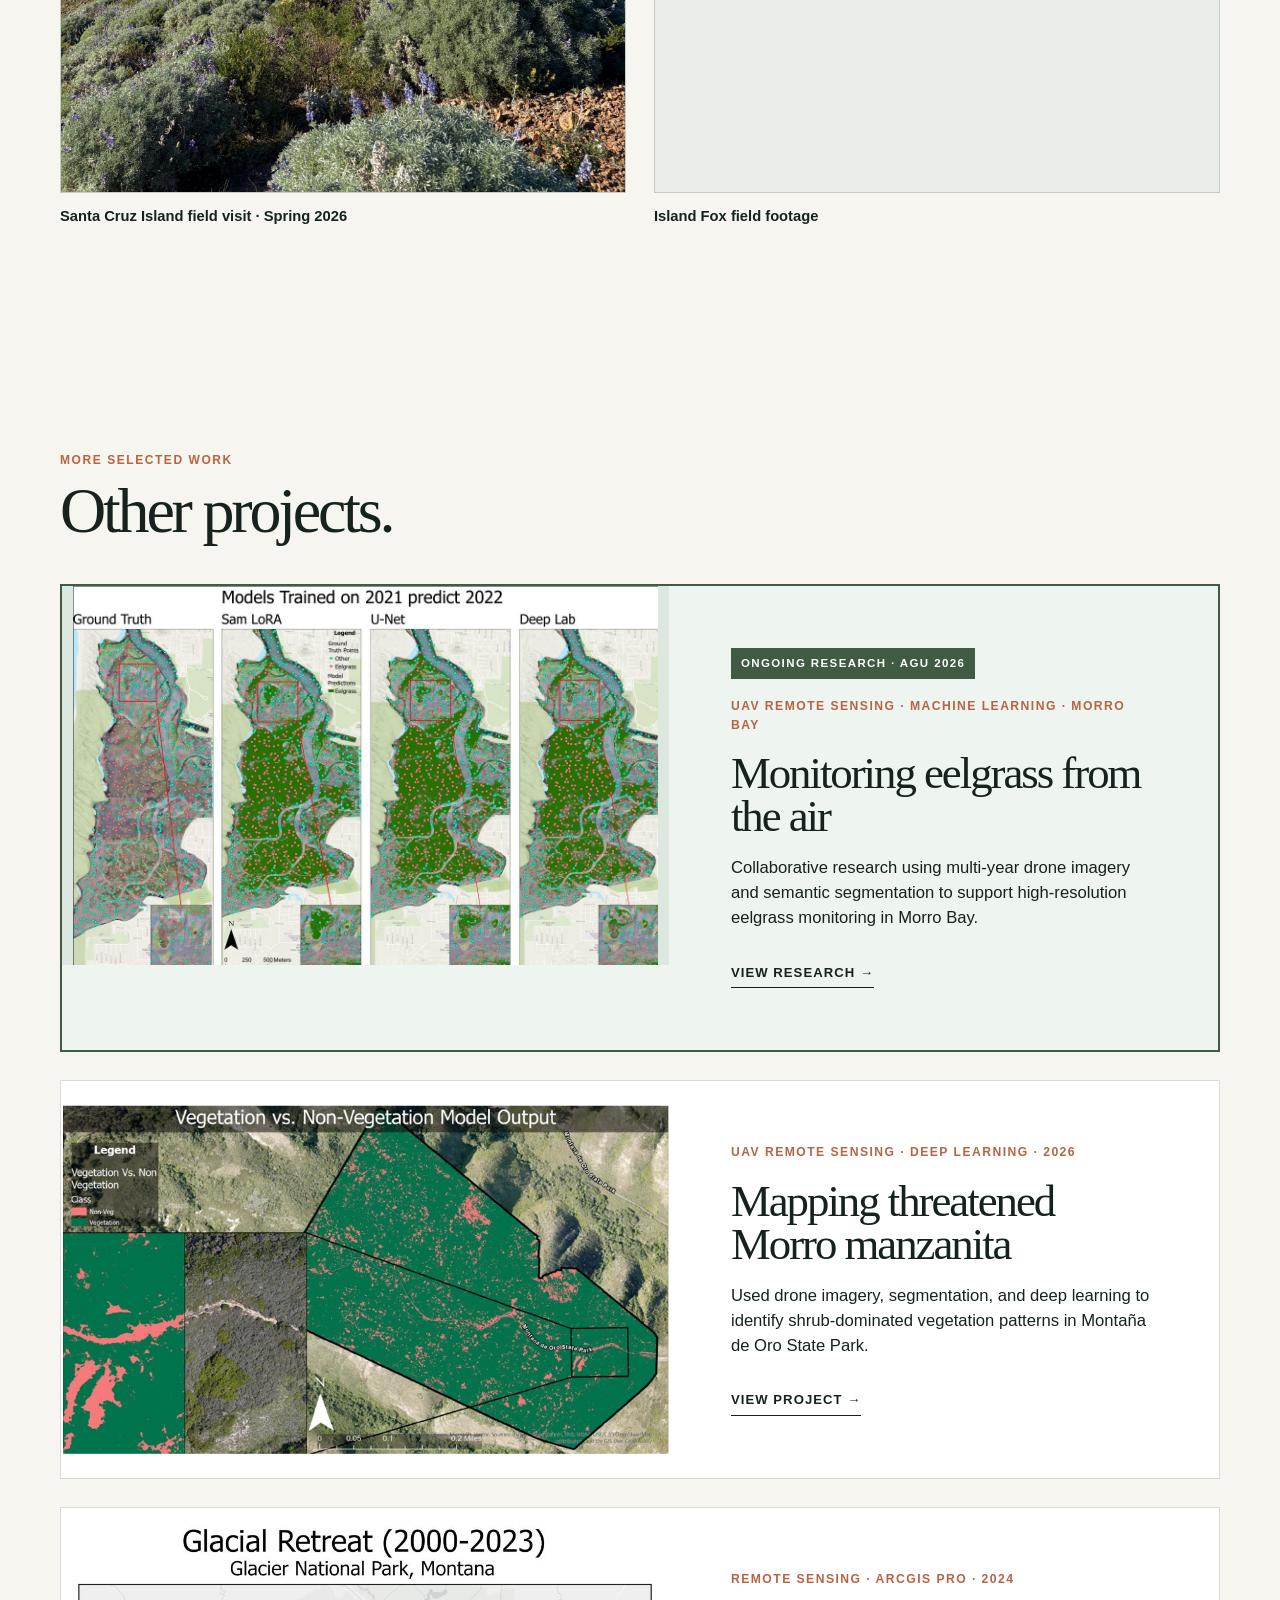
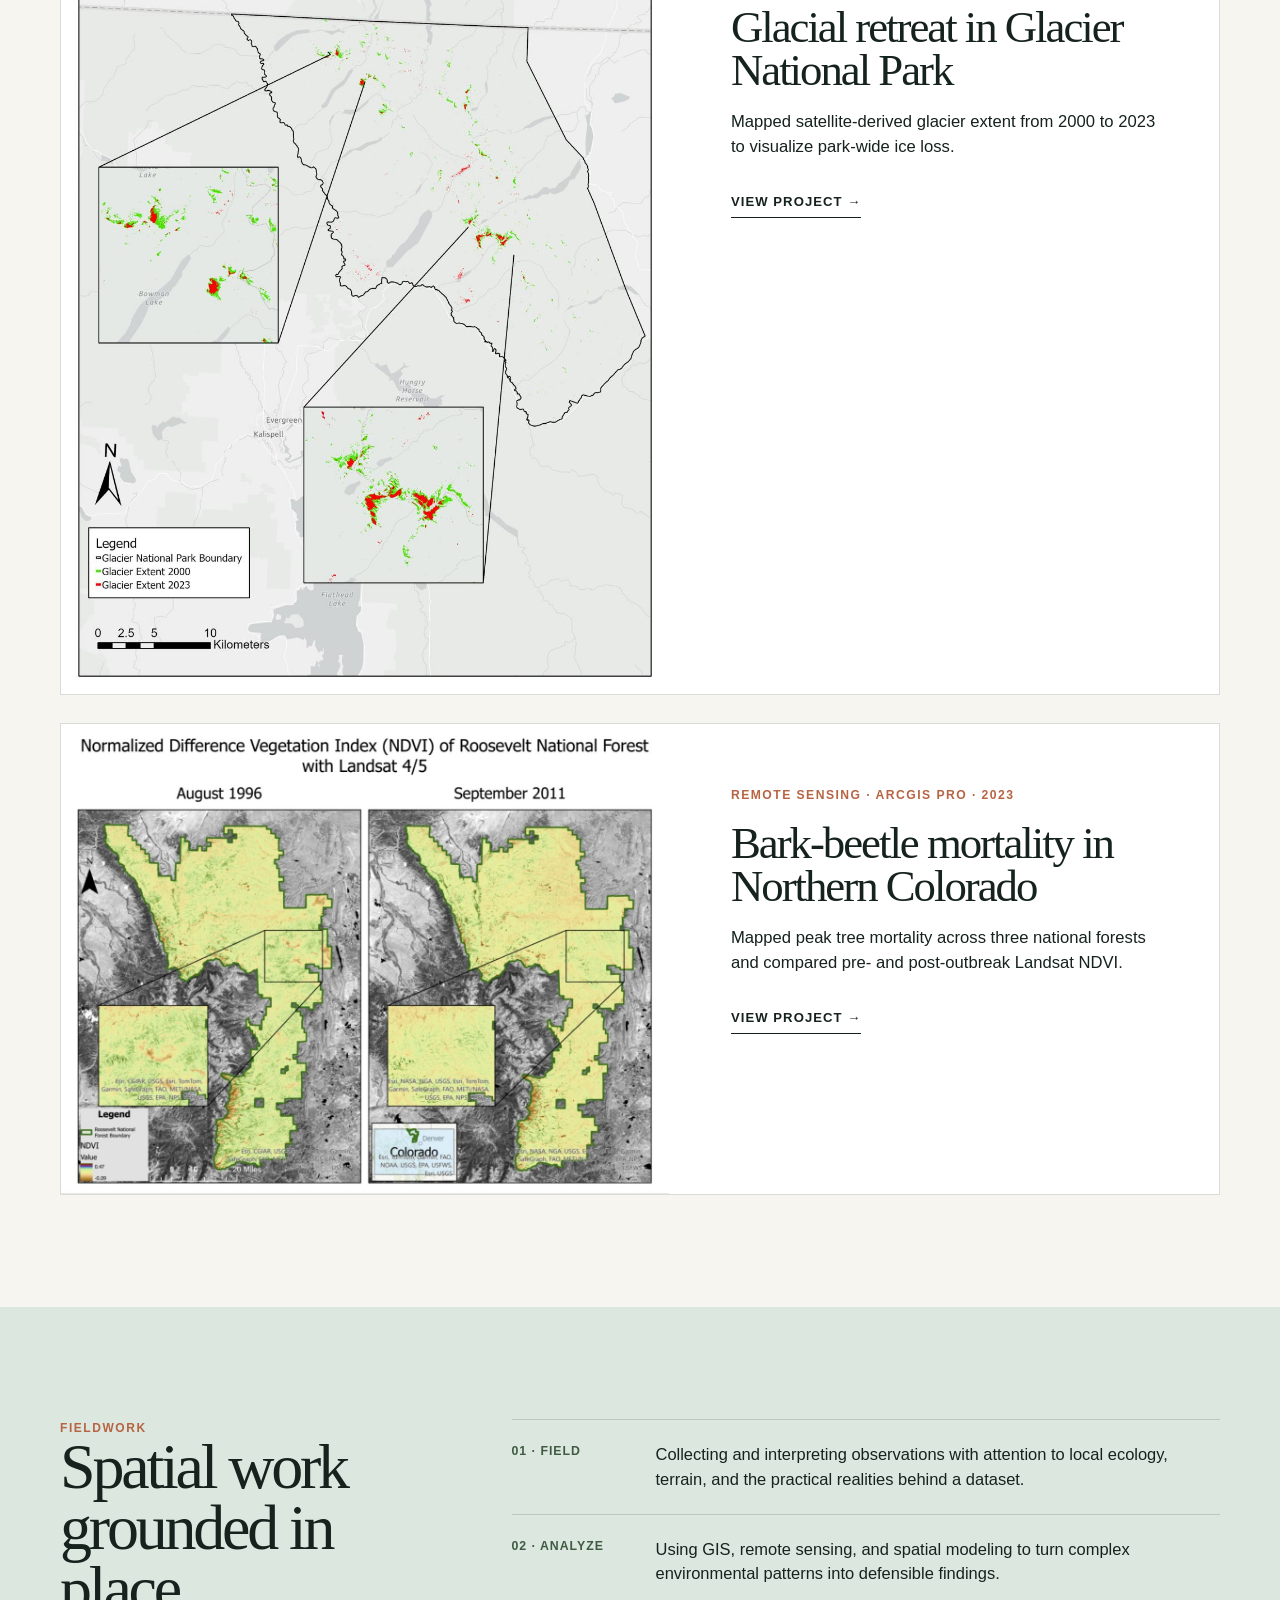
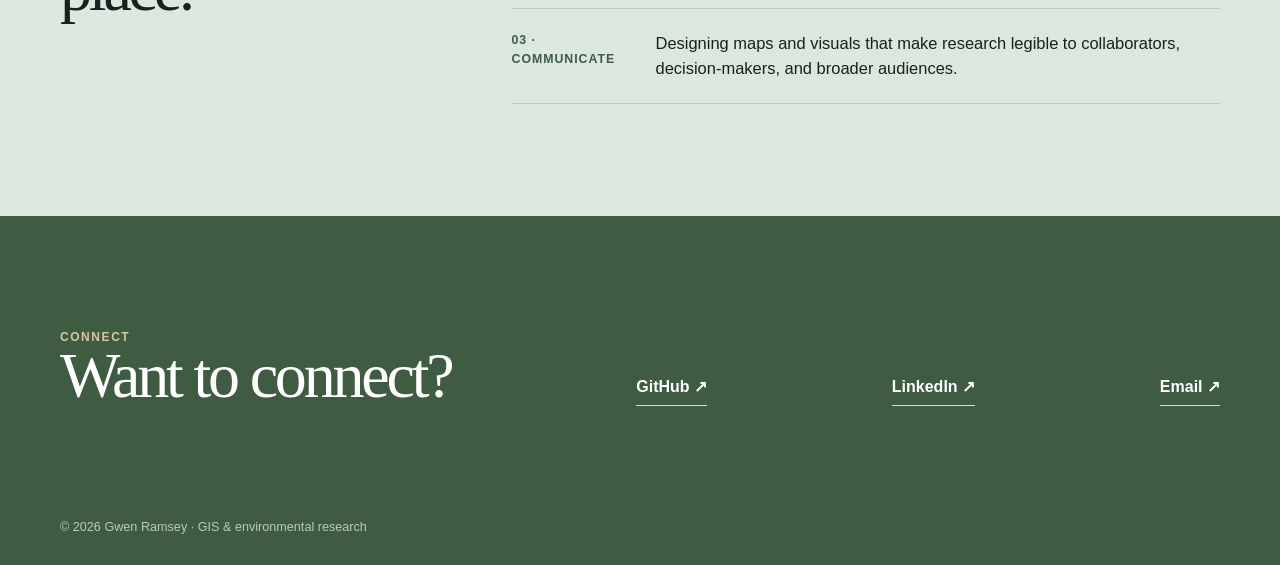
==== commit 27a08053: "Update index.html" ====
--- a/index.html
+++ b/index.html
@@ -91,54 +91,38 @@
   display: grid;
   grid-template-columns: 1fr 1fr;
   gap: 42px 28px;
-  padding-top: 84px;
-}
-
+  padding-top: 84px;}
 .forecast-stack {
   display: grid;
-  gap: 28px;
-}
-
+  gap: 28px;}
 .field-pair {
   grid-column: 1 / -1;
   display: grid;
   grid-template-columns: 1fr 1fr;
-  gap: 28px;
-}
-
+  gap: 28px;}
 .field-pair video {
   display: block;
   width: 100%;
   aspect-ratio: 3 / 4;
   object-fit: cover;
   border: 1px solid var(--line);
-  background: #e9ece7;
-}
-
+  background: #e9ece7;}
 @media (max-width: 760px) {
   .ci-gallery,
   .field-pair {
-    grid-template-columns: 1fr;
-  }
-
+    grid-template-columns: 1fr; }
   .field-pair {
-    grid-column: auto;
-  }
-}
+    grid-column: auto;  }}
   .more-projects {
   padding: 112px 0;
-  background: #f7f5ef;
-}
-
+  background: #f7f5ef;}
 .more-projects h2 {
   margin: 12px 0 42px;
   font-family: Georgia, 'Times New Roman', serif;
   font-size: clamp(2.7rem, 5vw, 4.6rem);
   line-height: .95;
   letter-spacing: -.05em;
-  font-weight: 400;
-}
-
+  font-weight: 400;}
 .project-card {
   display: grid;
   grid-template-columns: 1.05fr .95fr;
@@ -273,28 +257,31 @@
   background: rgba(247, 245, 239, .72);
   color: var(--ink);
   box-shadow: 0 1px 0 rgba(21, 34, 30, .12);
-  backdrop-filter: blur(10px);
-}
-
+  backdrop-filter: blur(10px);}
 @media (max-width: 760px) {
   .hero > nav.wrap {
-    padding: 14px 16px;
-  }
-
+    padding: 14px 16px;}
   .nav-links {
-    gap: 14px;
-  }
-}
+    gap: 14px; }}
     .hero > .wrap#top {
-  transform: translateY(50px);
-}
+  transform: translateY(50px);}
+    /* Show Field Work after Other Projects */
+main {
+  display: flex;
+  flex-direction: column;}
+main > section:not(.methods):not(.more-projects) {
+  order: 1;}
+.more-projects {
+  order: 2;}
+.methods {
+  order: 3;}
   </style>
 </head>
 <body>
   <header class="hero">
     <nav class="wrap">
       <a class="brand" href="#top">Gwen Ramsey</a>
-      <div class="nav-links"><a href="#work">Work</a><a href="#approach">Approach</a><a href="#contact">Connect</a></div>
+      <div class="nav-links"><a href="#work">Work</a><a href="#approach">Fieldwork</a><a href="#contact">Connect</a></div>
     </nav>
     <div class="wrap" id="top">
       <div class="eyebrow">GIS · Remote sensing · Environmental research</div>
@@ -397,7 +384,7 @@
 
     <section class="methods" id="approach">
       <div class="wrap method-grid">
-        <div><div class="section-label">Approach</div><h2>Spatial work grounded in place.</h2></div>
+        <div><div class="section-label">Fieldwork</div><h2>Spatial work grounded in place.</h2></div>
         <div class="method-list">
           <div class="method"><strong>01 · Field</strong><p>Collecting and interpreting observations with attention to local ecology, terrain, and the practical realities behind a dataset.</p></div>
           <div class="method"><strong>02 · Analyze</strong><p>Using GIS, remote sensing, and spatial modeling to turn complex environmental patterns into defensible findings.</p></div>
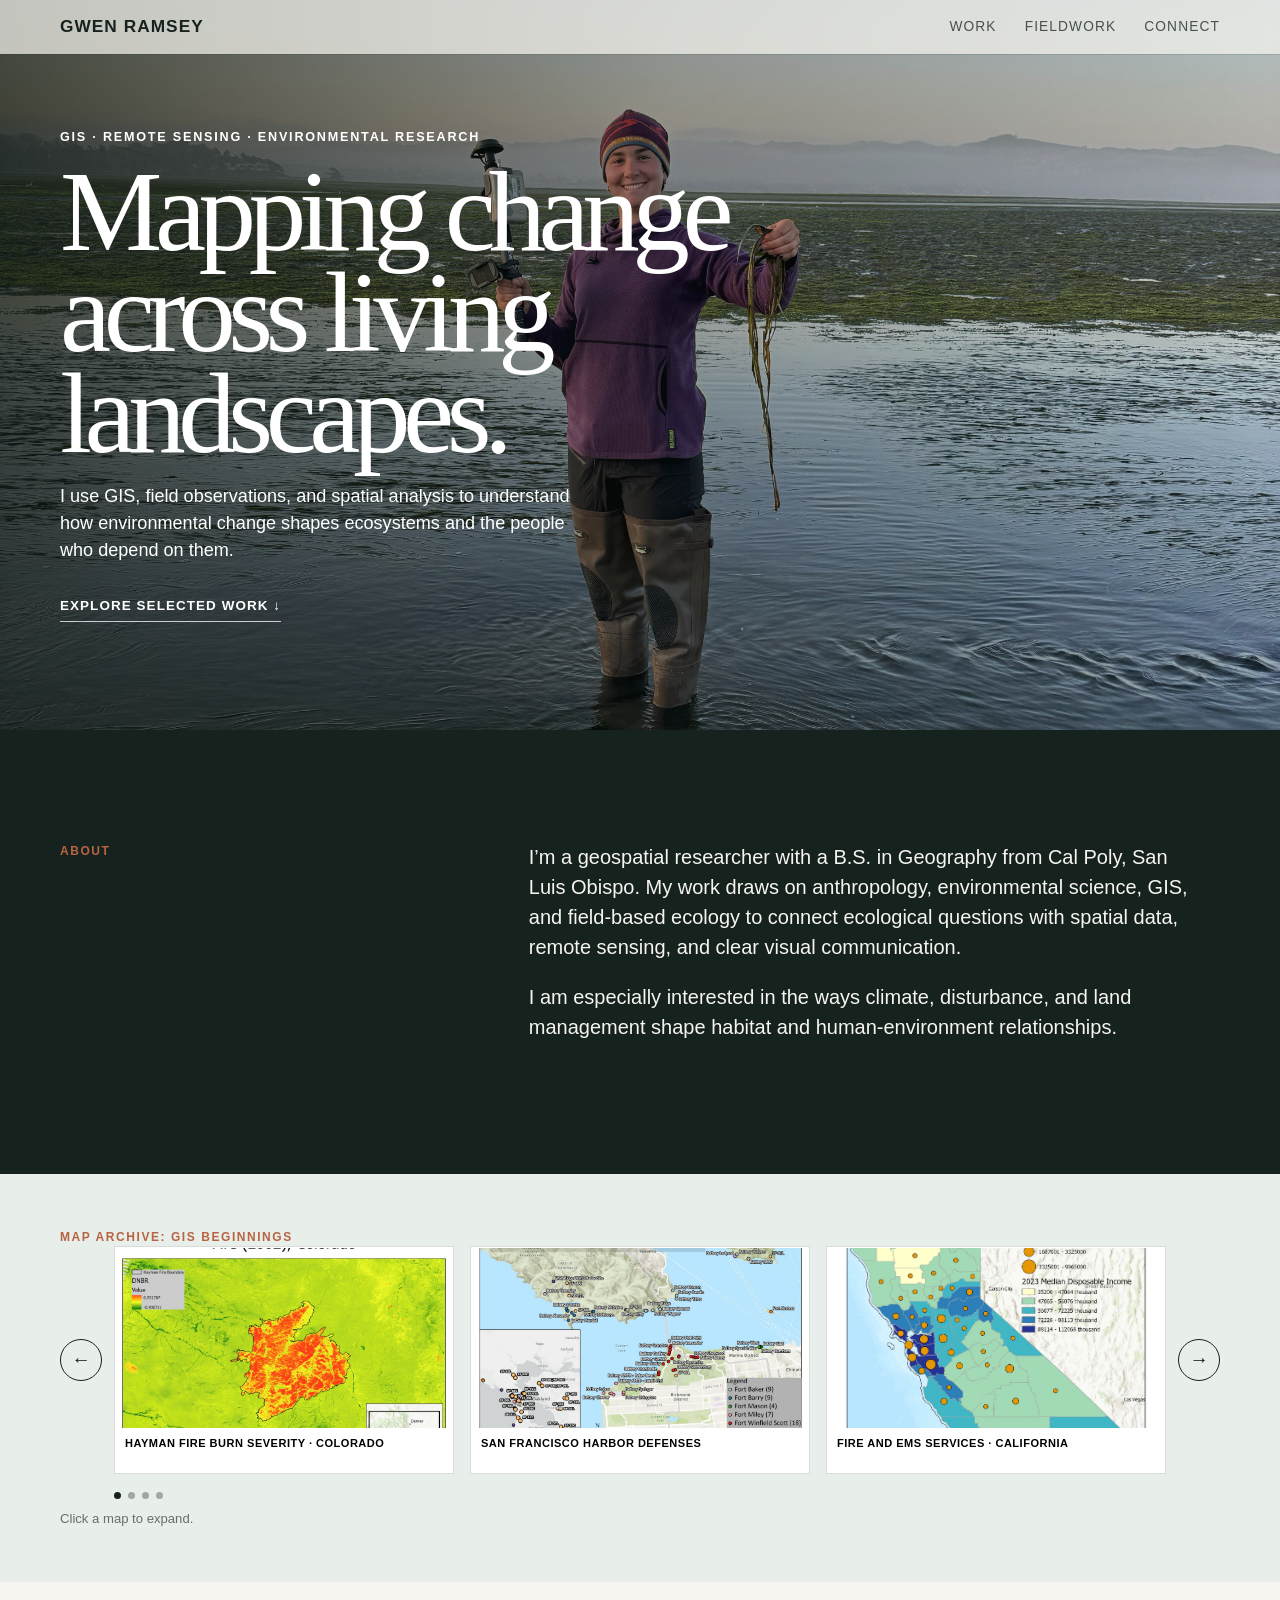
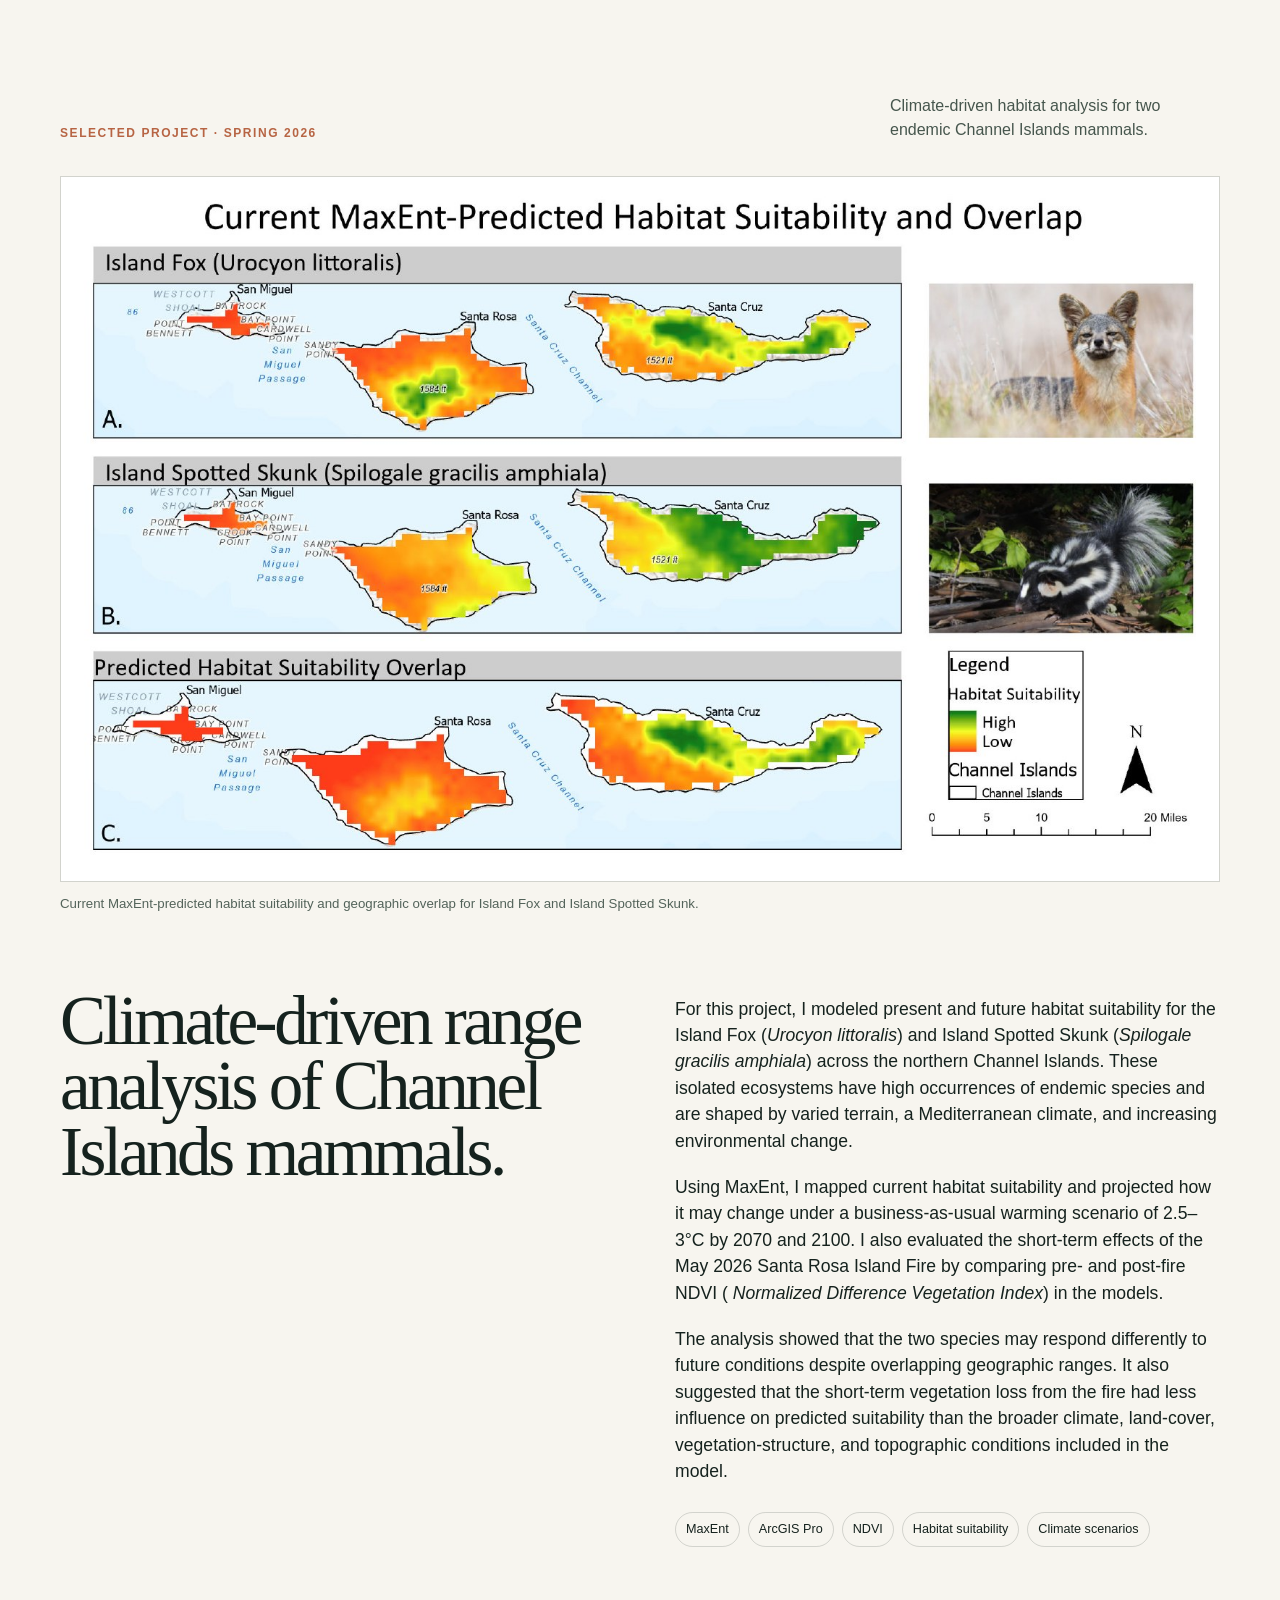
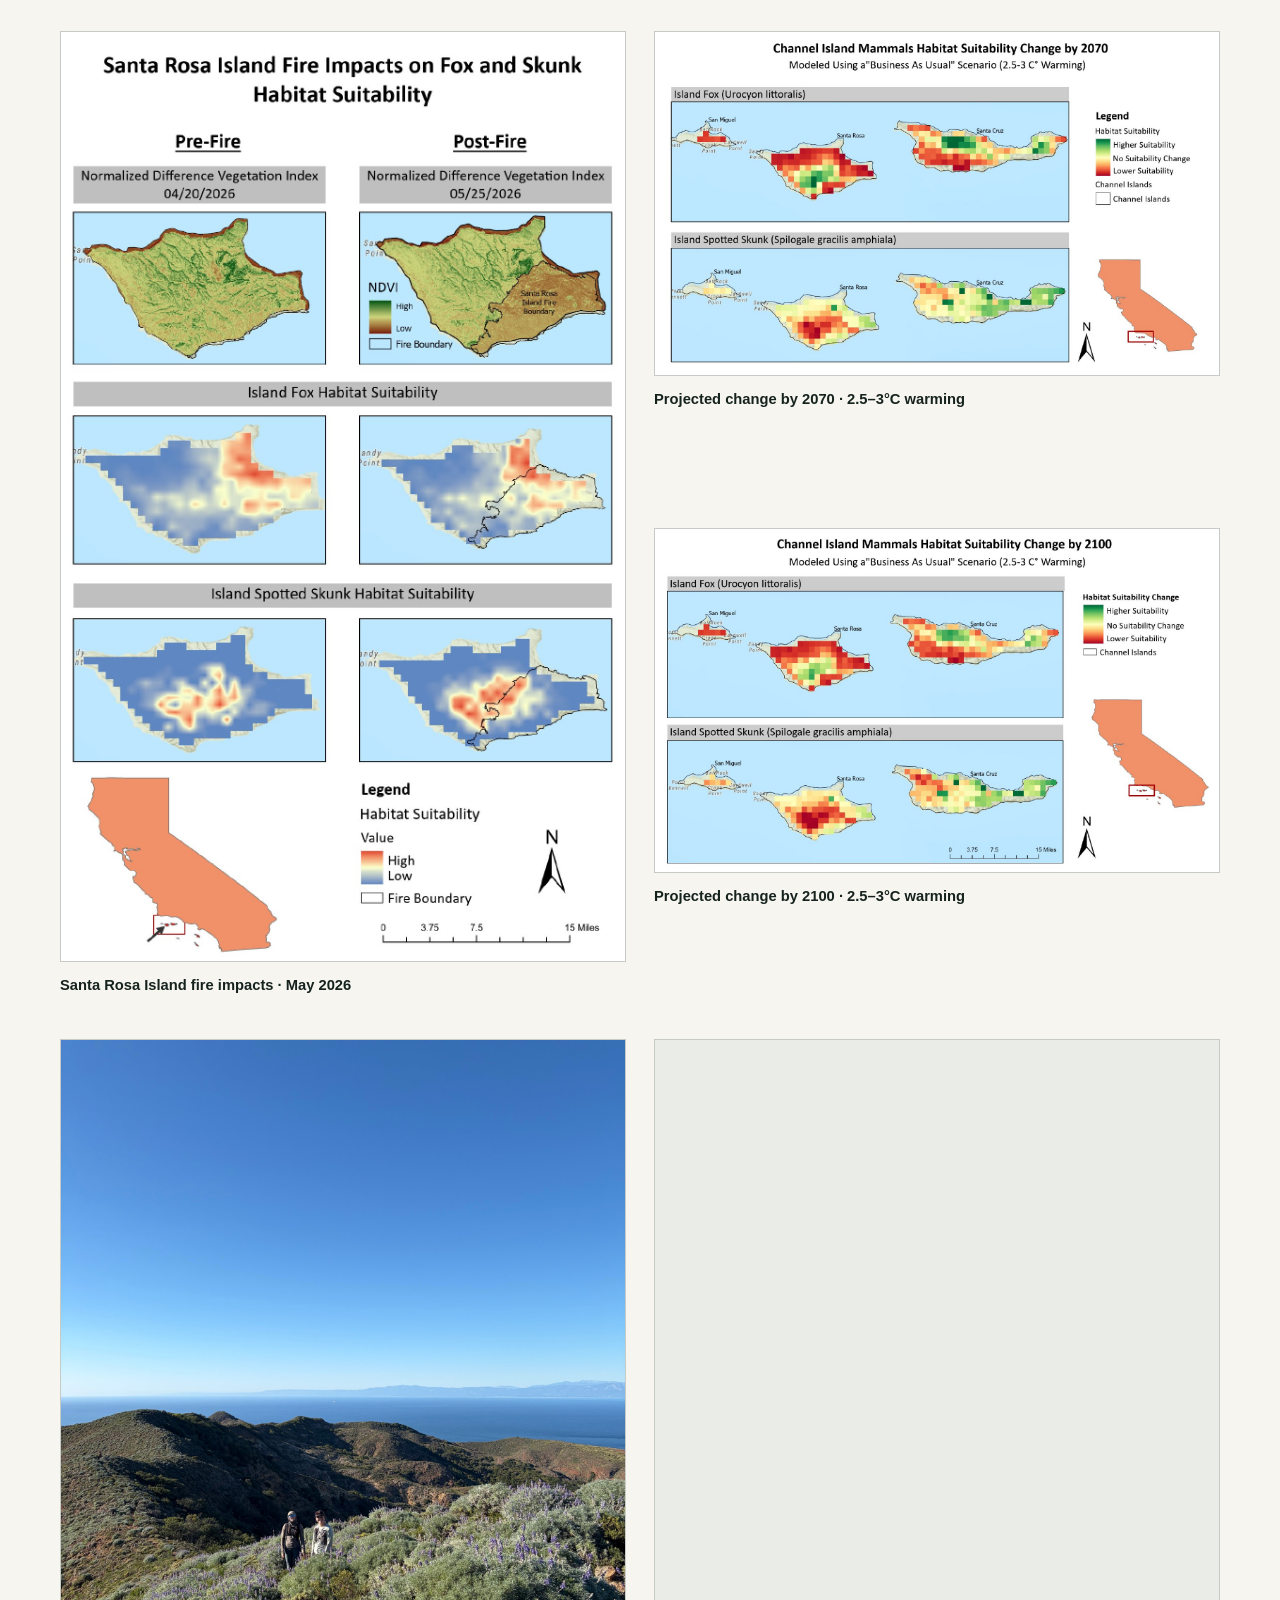
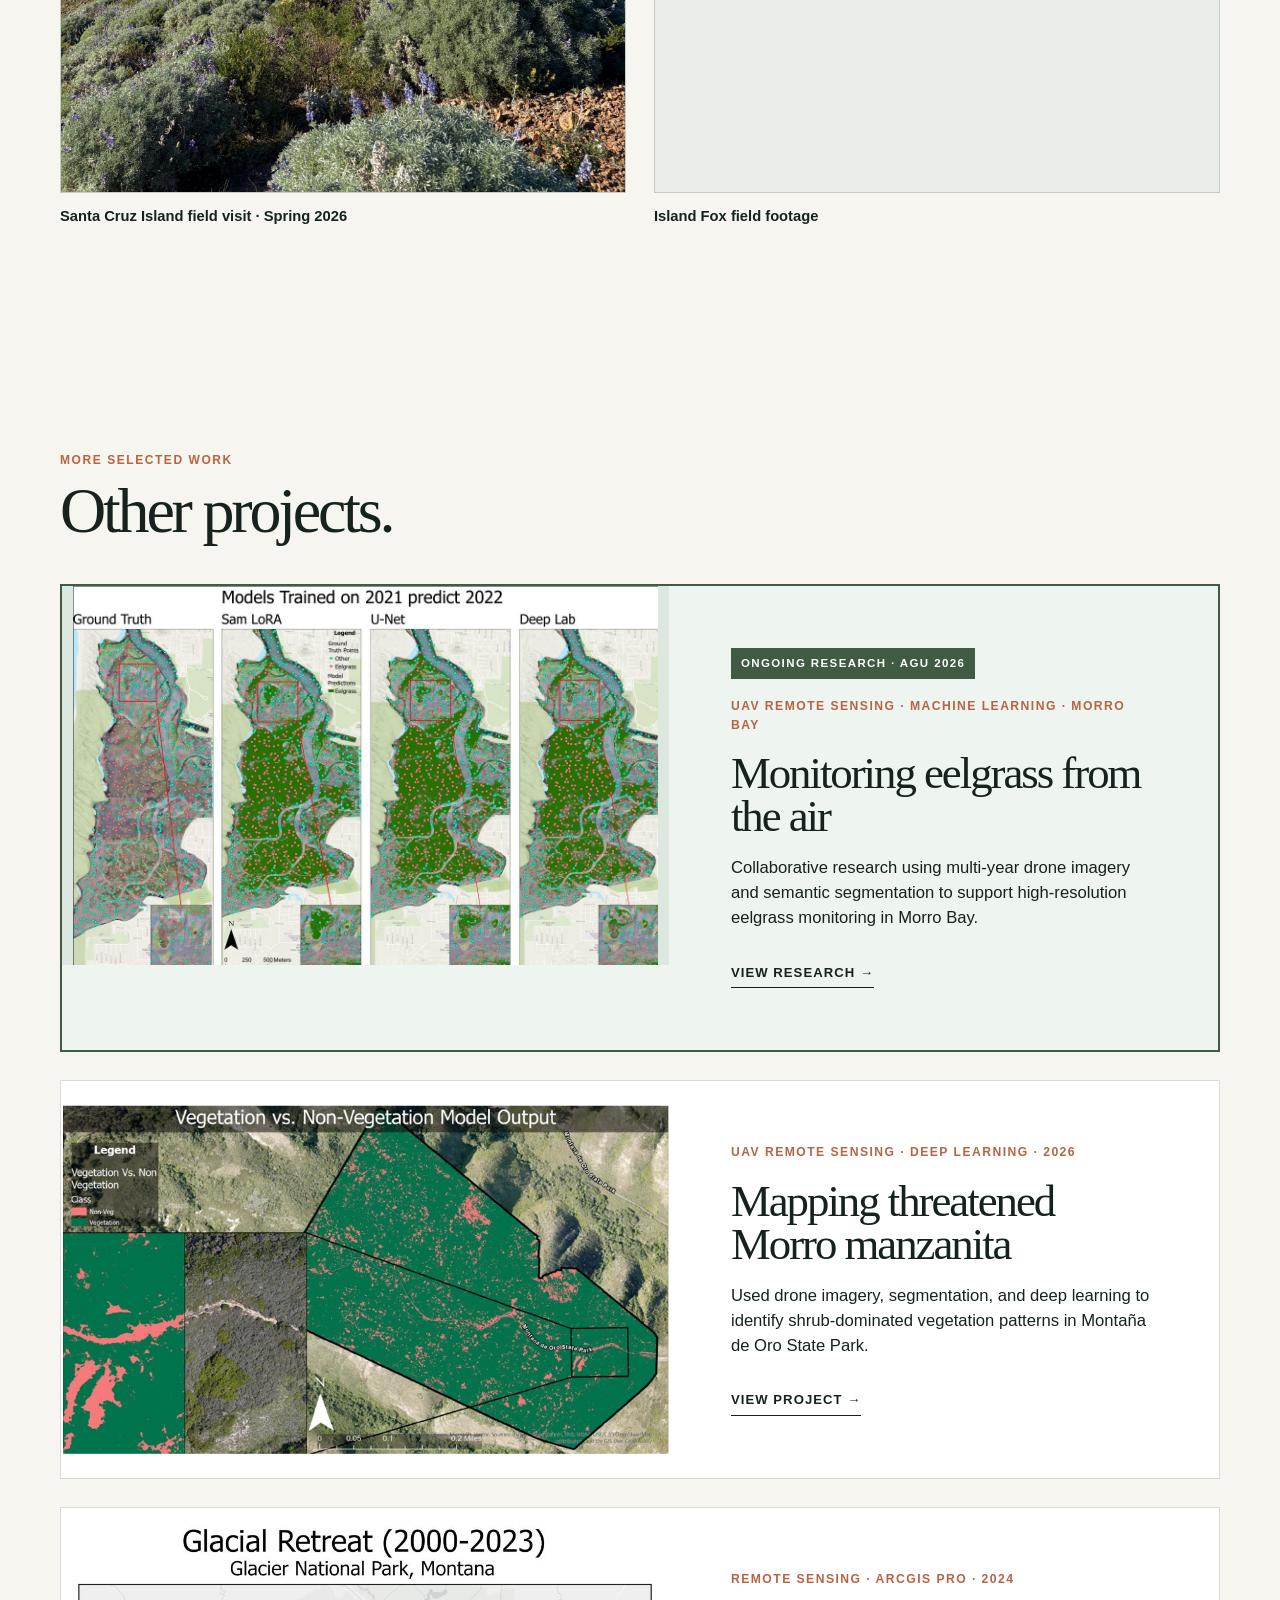
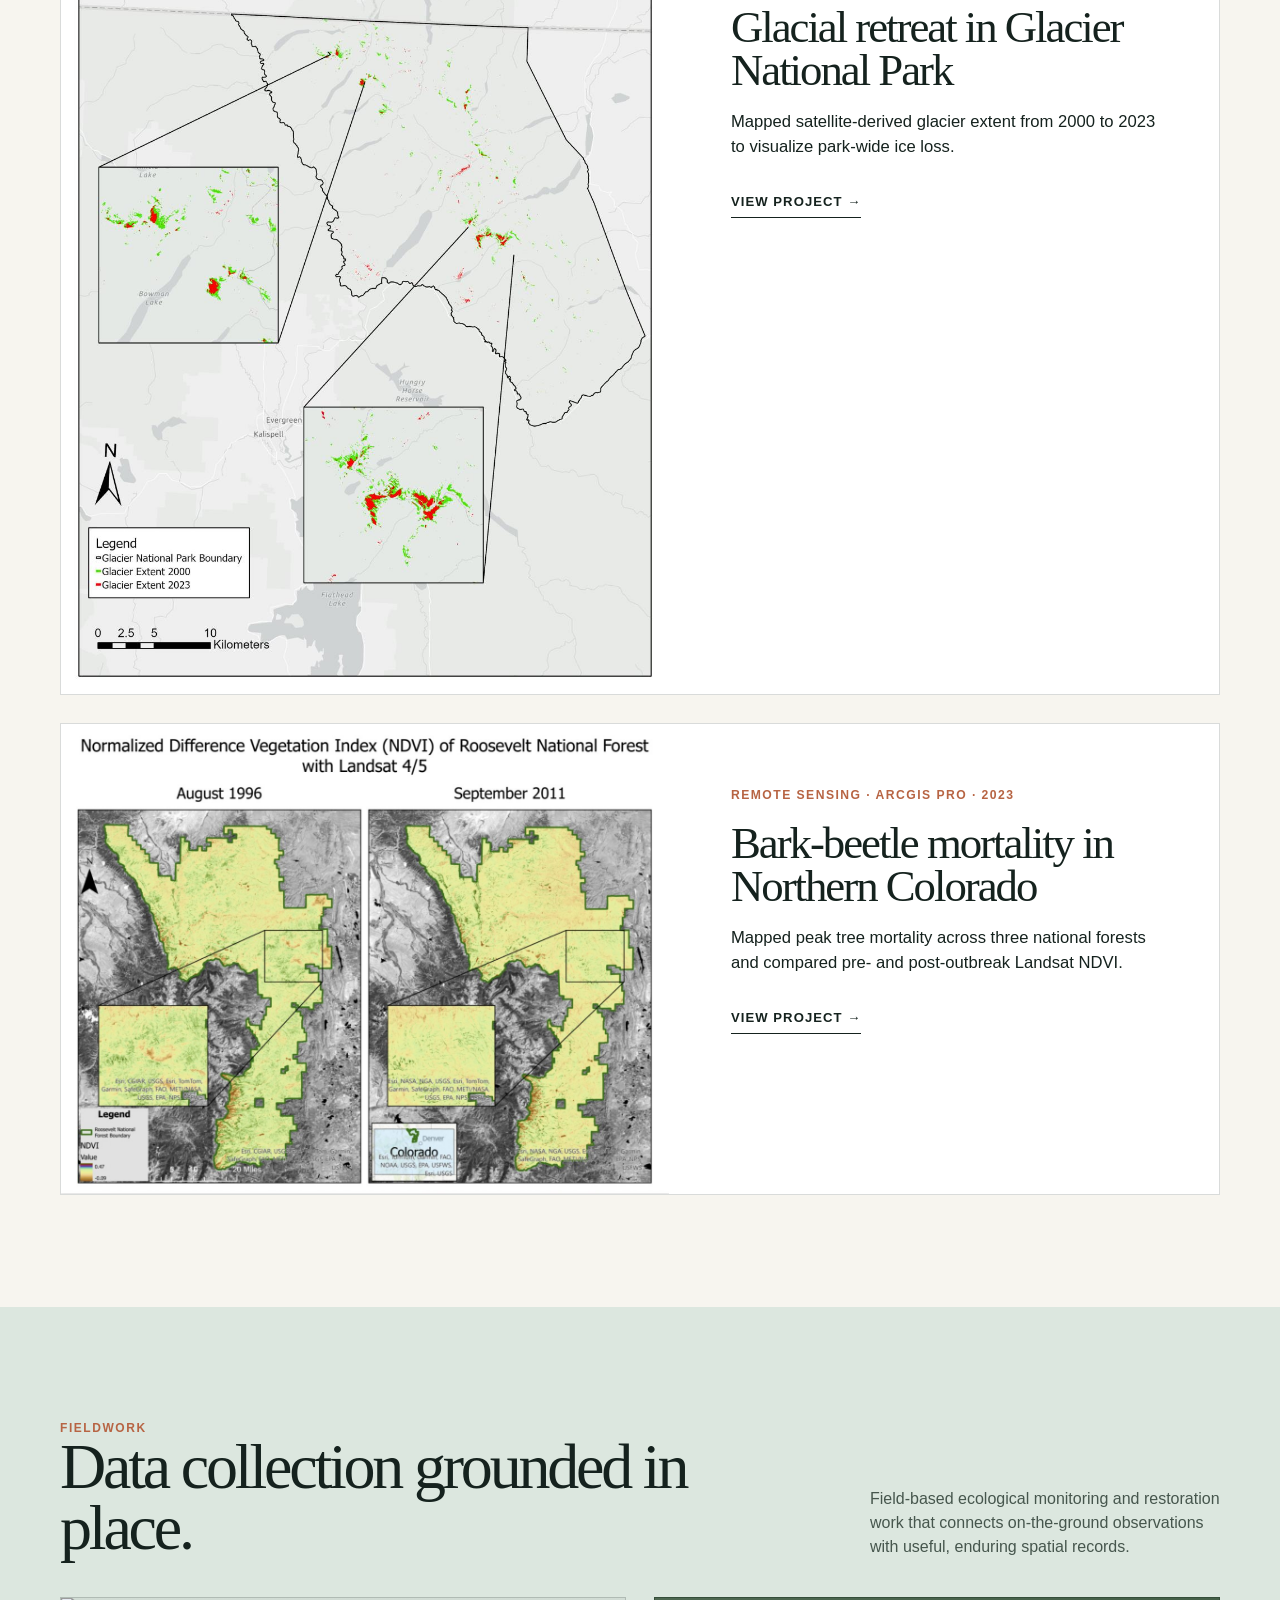
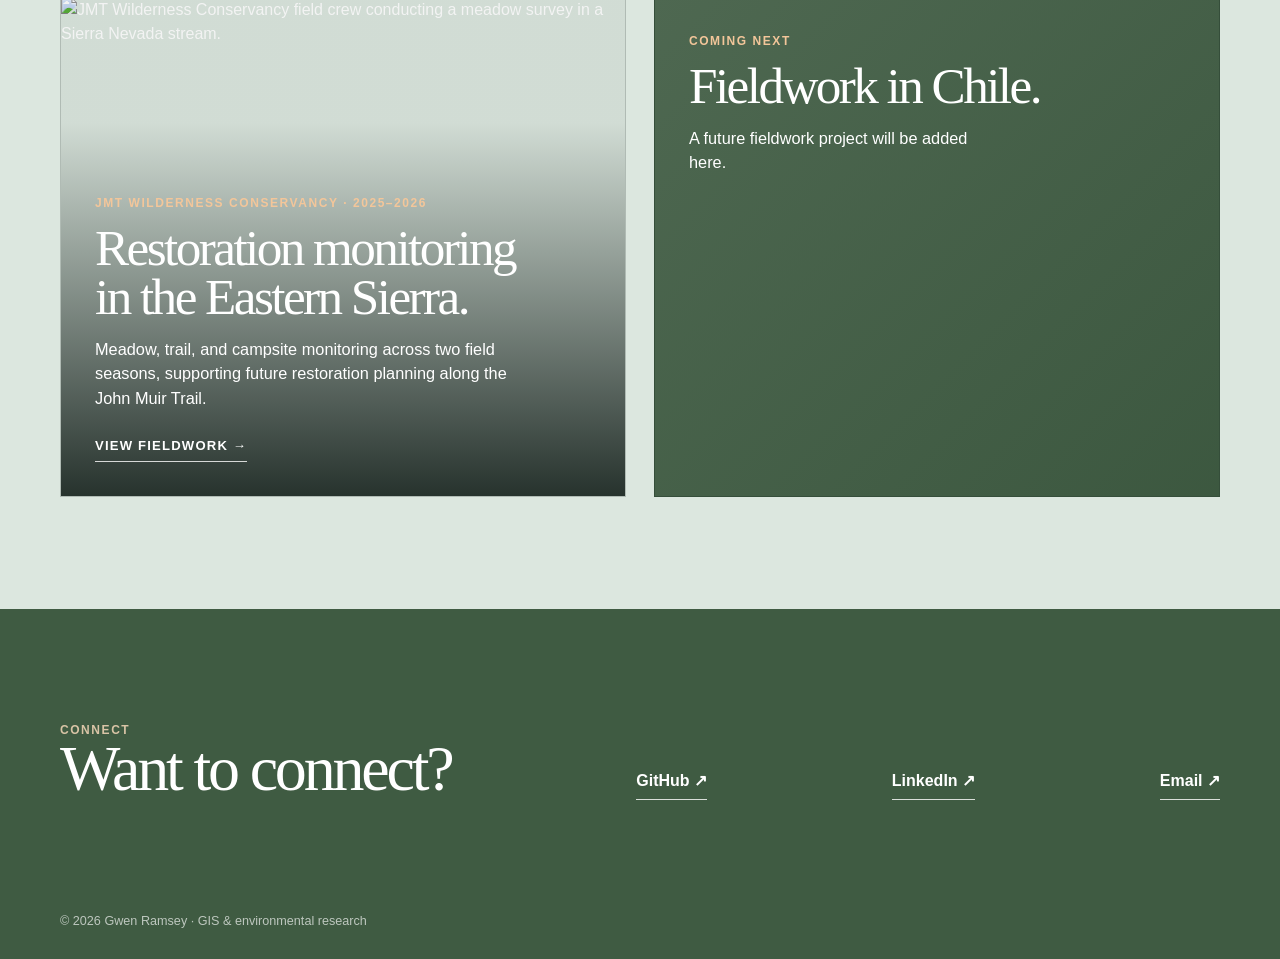
==== commit adf27b2b: "Update index.html" ====
--- a/index.html
+++ b/index.html
@@ -275,6 +275,27 @@
   order: 2;}
 .methods {
   order: 3;}
+
+/* Fieldwork cards */
+.fieldwork { background:var(--mist); }
+.fieldwork-heading { display:flex; align-items:end; justify-content:space-between; gap:30px; margin-bottom:38px; }
+.fieldwork-heading h2 { max-width:650px; }
+.fieldwork-heading p { max-width:350px; margin:0; color:#46564d; }
+.fieldwork-grid { display:grid; grid-template-columns:1fr 1fr; gap:28px; }
+.fieldwork-card { min-height:500px; position:relative; overflow:hidden; display:flex; align-items:flex-end; color:#fff; text-decoration:none; border:1px solid rgba(21,34,30,.22); isolation:isolate; }
+.fieldwork-card img { position:absolute; inset:0; width:100%; height:100%; object-fit:cover; transition:transform .45s ease; z-index:-2; }
+.fieldwork-card::after { content:""; position:absolute; inset:0; background:linear-gradient(180deg, rgba(7,19,14,.05) 25%, rgba(7,19,14,.85) 100%); z-index:-1; }
+.fieldwork-card:hover img { transform:scale(1.035); }
+.fieldwork-card-copy { padding:34px; max-width:500px; }
+.fieldwork-card .section-label { color:#f3c69a; }
+.fieldwork-card h3 { font-family:Georgia, 'Times New Roman', serif; font-size:clamp(2.3rem,4vw,3.9rem); line-height:.94; letter-spacing:-.05em; font-weight:400; margin:12px 0 16px; }
+.fieldwork-card p { margin:0; font-size:1.02rem; }
+.fieldwork-link { display:inline-block; margin-top:26px; padding-bottom:5px; border-bottom:1px solid rgba(255,255,255,.8); font-size:.82rem; font-weight:700; letter-spacing:.09em; text-transform:uppercase; }
+.fieldwork-card.coming-soon { min-height:500px; align-items:flex-start; background:var(--moss); }
+.fieldwork-card.coming-soon::after { background:linear-gradient(135deg, rgba(255,255,255,.08), rgba(9,30,20,.05)); }
+.fieldwork-card.coming-soon .fieldwork-card-copy { padding-top:34px; }
+.fieldwork-card.coming-soon p { max-width:300px; }
+@media(max-width:760px) { .fieldwork-heading { display:block; } .fieldwork-heading p { margin-top:18px; } .fieldwork-grid { grid-template-columns:1fr; } .fieldwork-card, .fieldwork-card.coming-soon { min-height:440px; } .fieldwork-card-copy { padding:26px; } }
   </style>
 </head>
 <body>
@@ -382,13 +403,29 @@
 </div>
     </section>
 
-    <section class="methods" id="approach">
-      <div class="wrap method-grid">
-        <div><div class="section-label">Fieldwork</div><h2>Spatial work grounded in place.</h2></div>
-        <div class="method-list">
-          <div class="method"><strong>01 · Field</strong><p>Collecting and interpreting observations with attention to local ecology, terrain, and the practical realities behind a dataset.</p></div>
-          <div class="method"><strong>02 · Analyze</strong><p>Using GIS, remote sensing, and spatial modeling to turn complex environmental patterns into defensible findings.</p></div>
-          <div class="method"><strong>03 · Communicate</strong><p>Designing maps and visuals that make research legible to collaborators, decision-makers, and broader audiences.</p></div>
+    <section class="methods fieldwork" id="approach">
+      <div class="wrap">
+        <div class="fieldwork-heading">
+          <div><div class="section-label">Fieldwork</div><h2>Data collection grounded in place.</h2></div>
+          <p>Field-based ecological monitoring and restoration work that connects on-the-ground observations with useful, enduring spatial records.</p>
+        </div>
+        <div class="fieldwork-grid">
+          <a class="fieldwork-card" href="jmt-fieldwork.html">
+            <img src="assets/jmt-rock-creek.jpeg" alt="JMT Wilderness Conservancy field crew conducting a meadow survey in a Sierra Nevada stream.">
+            <div class="fieldwork-card-copy">
+              <div class="section-label">JMT Wilderness Conservancy · 2025–2026</div>
+              <h3>Restoration monitoring in the Eastern Sierra.</h3>
+              <p>Meadow, trail, and campsite monitoring across two field seasons, supporting future restoration planning along the John Muir Trail.</p>
+              <span class="fieldwork-link">View fieldwork →</span>
+            </div>
+          </a>
+          <div class="fieldwork-card coming-soon" aria-label="Future fieldwork project">
+            <div class="fieldwork-card-copy">
+              <div class="section-label">Coming next</div>
+              <h3>Fieldwork in Chile.</h3>
+              <p>A future fieldwork project will be added here.</p>
+            </div>
+          </div>
         </div>
       </div>
     </section>
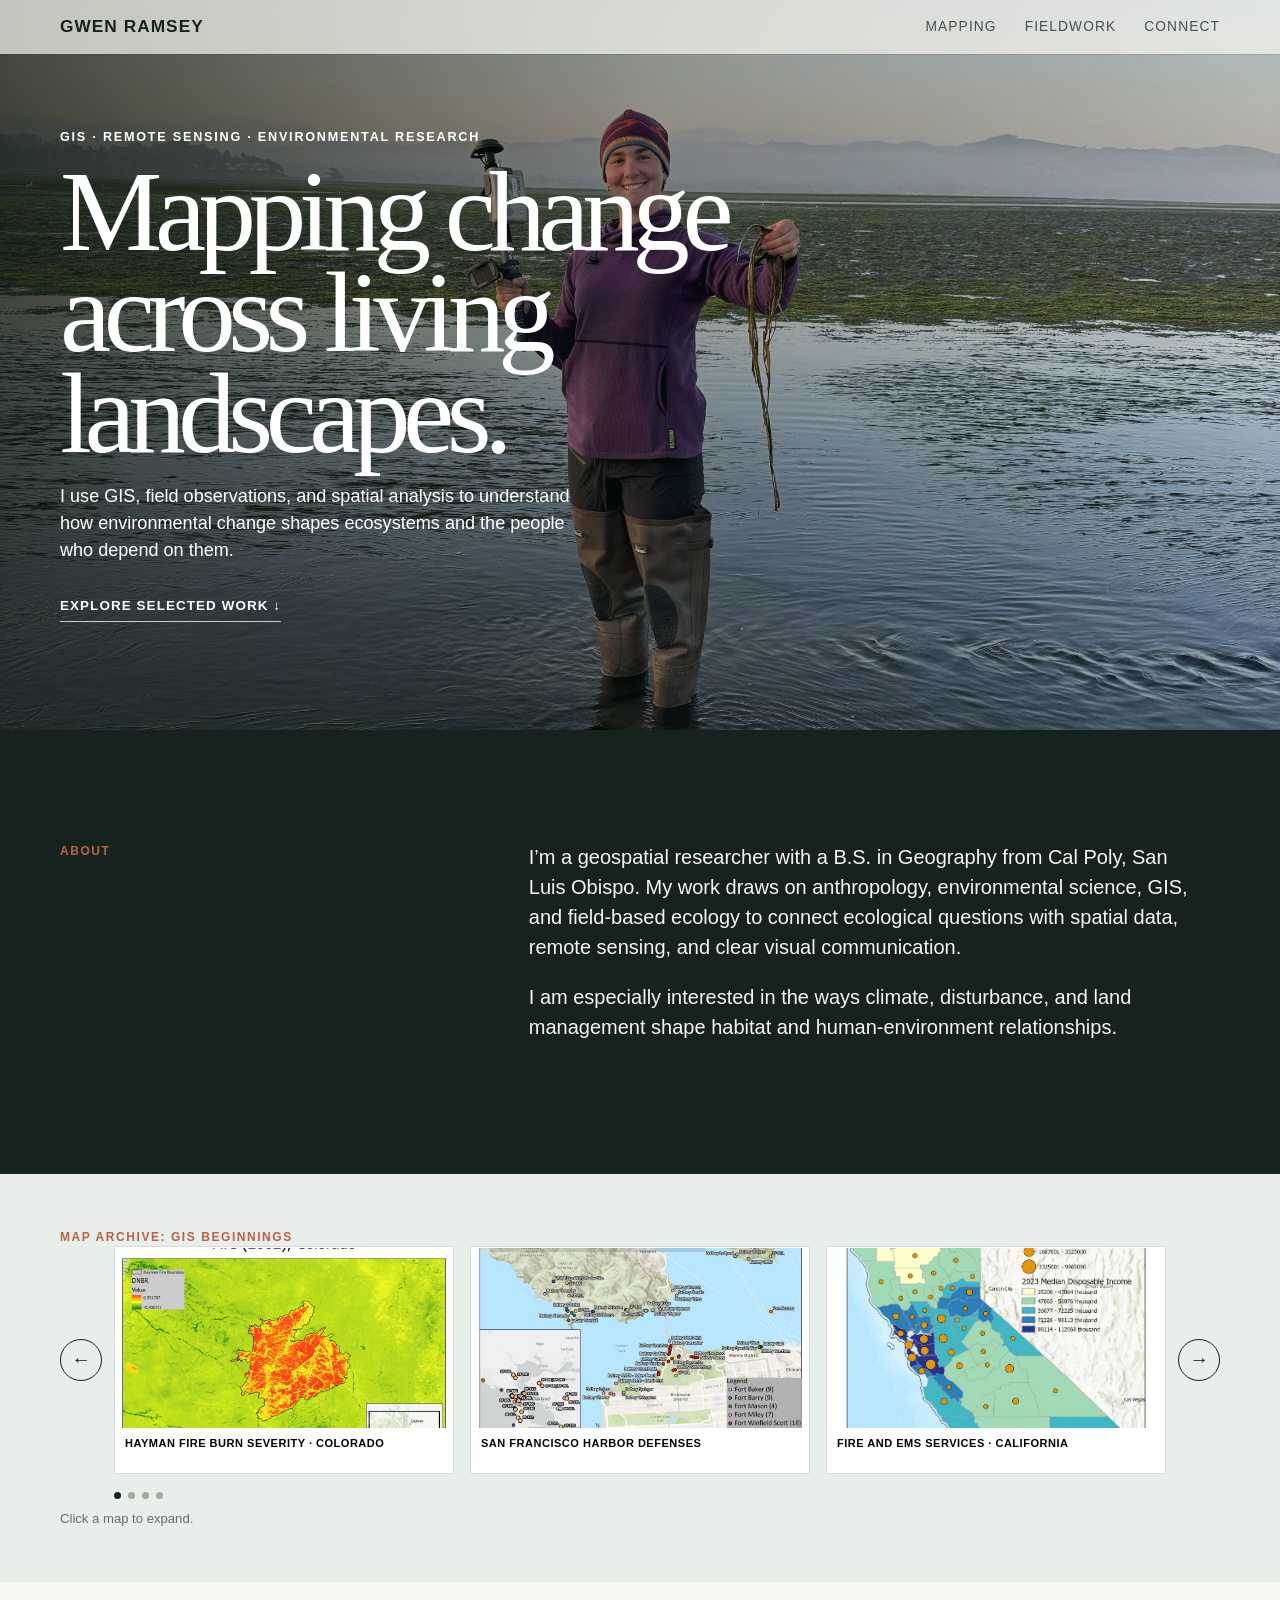
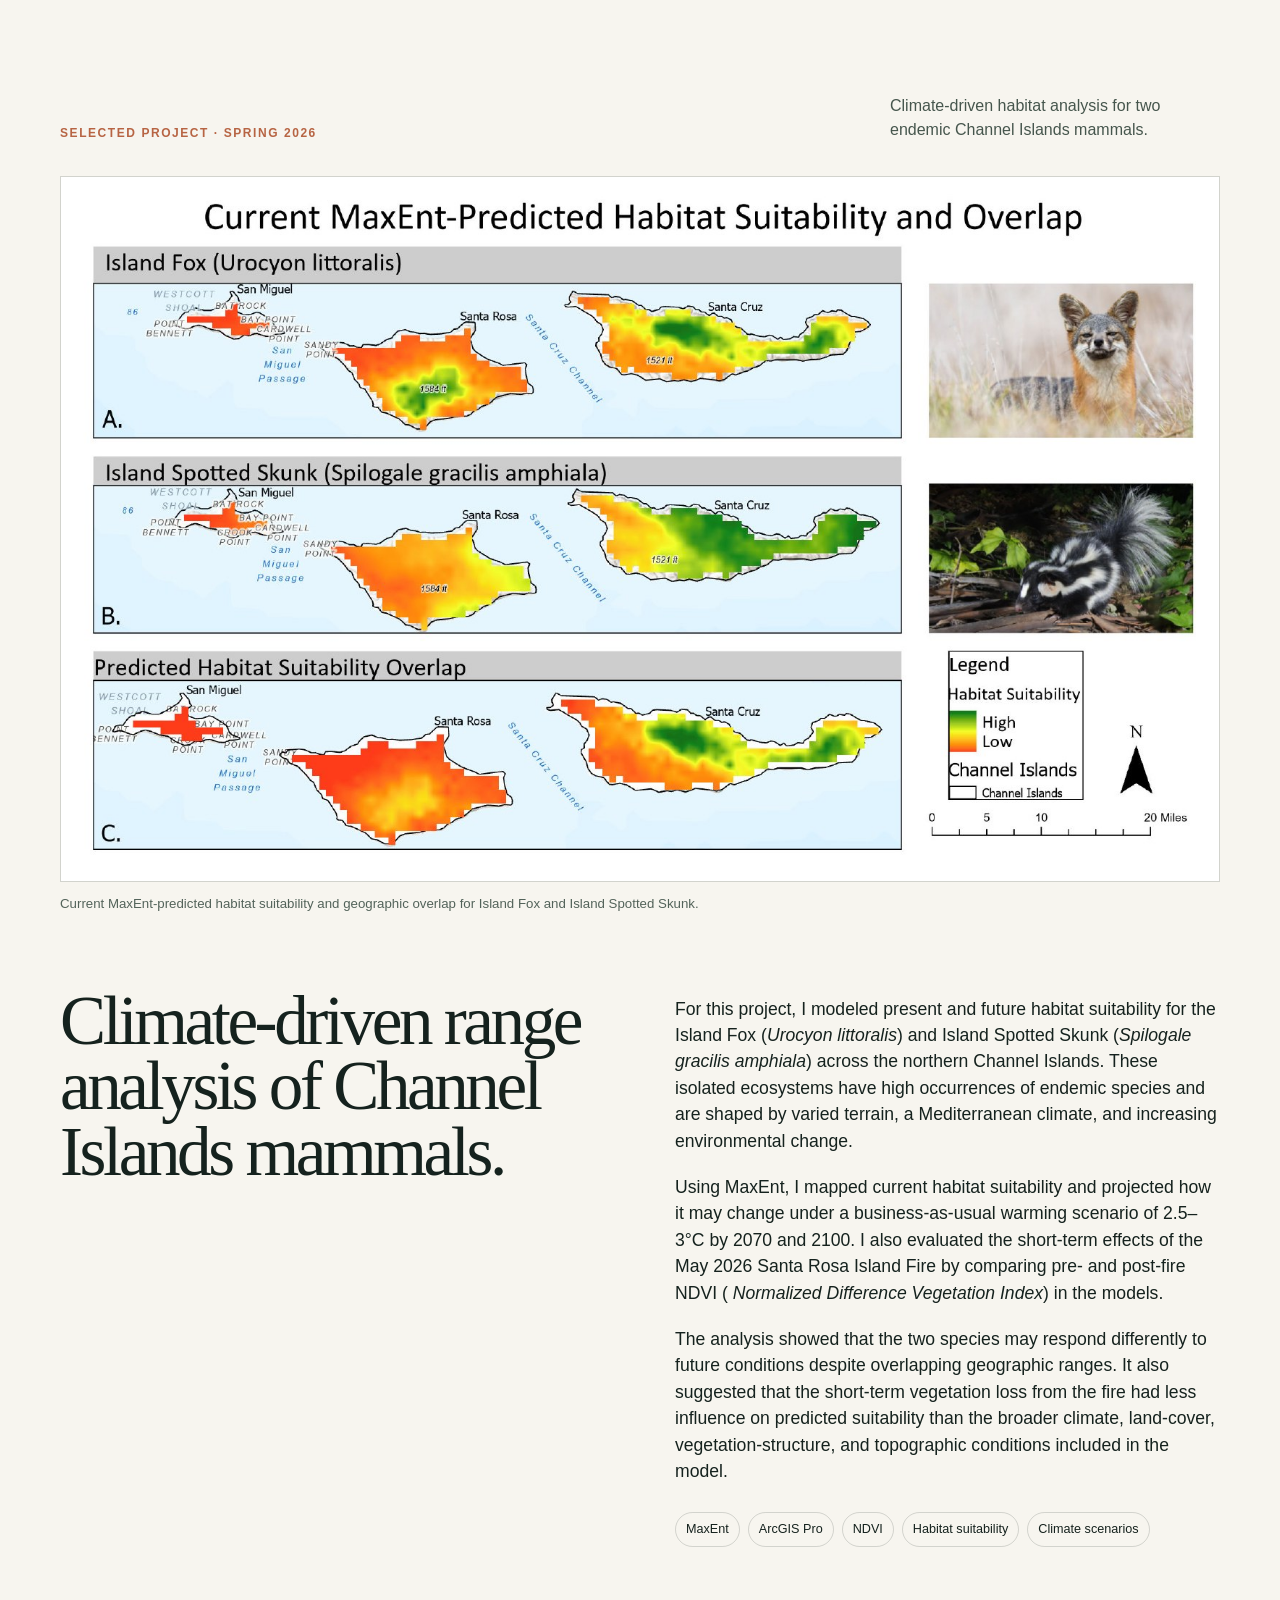
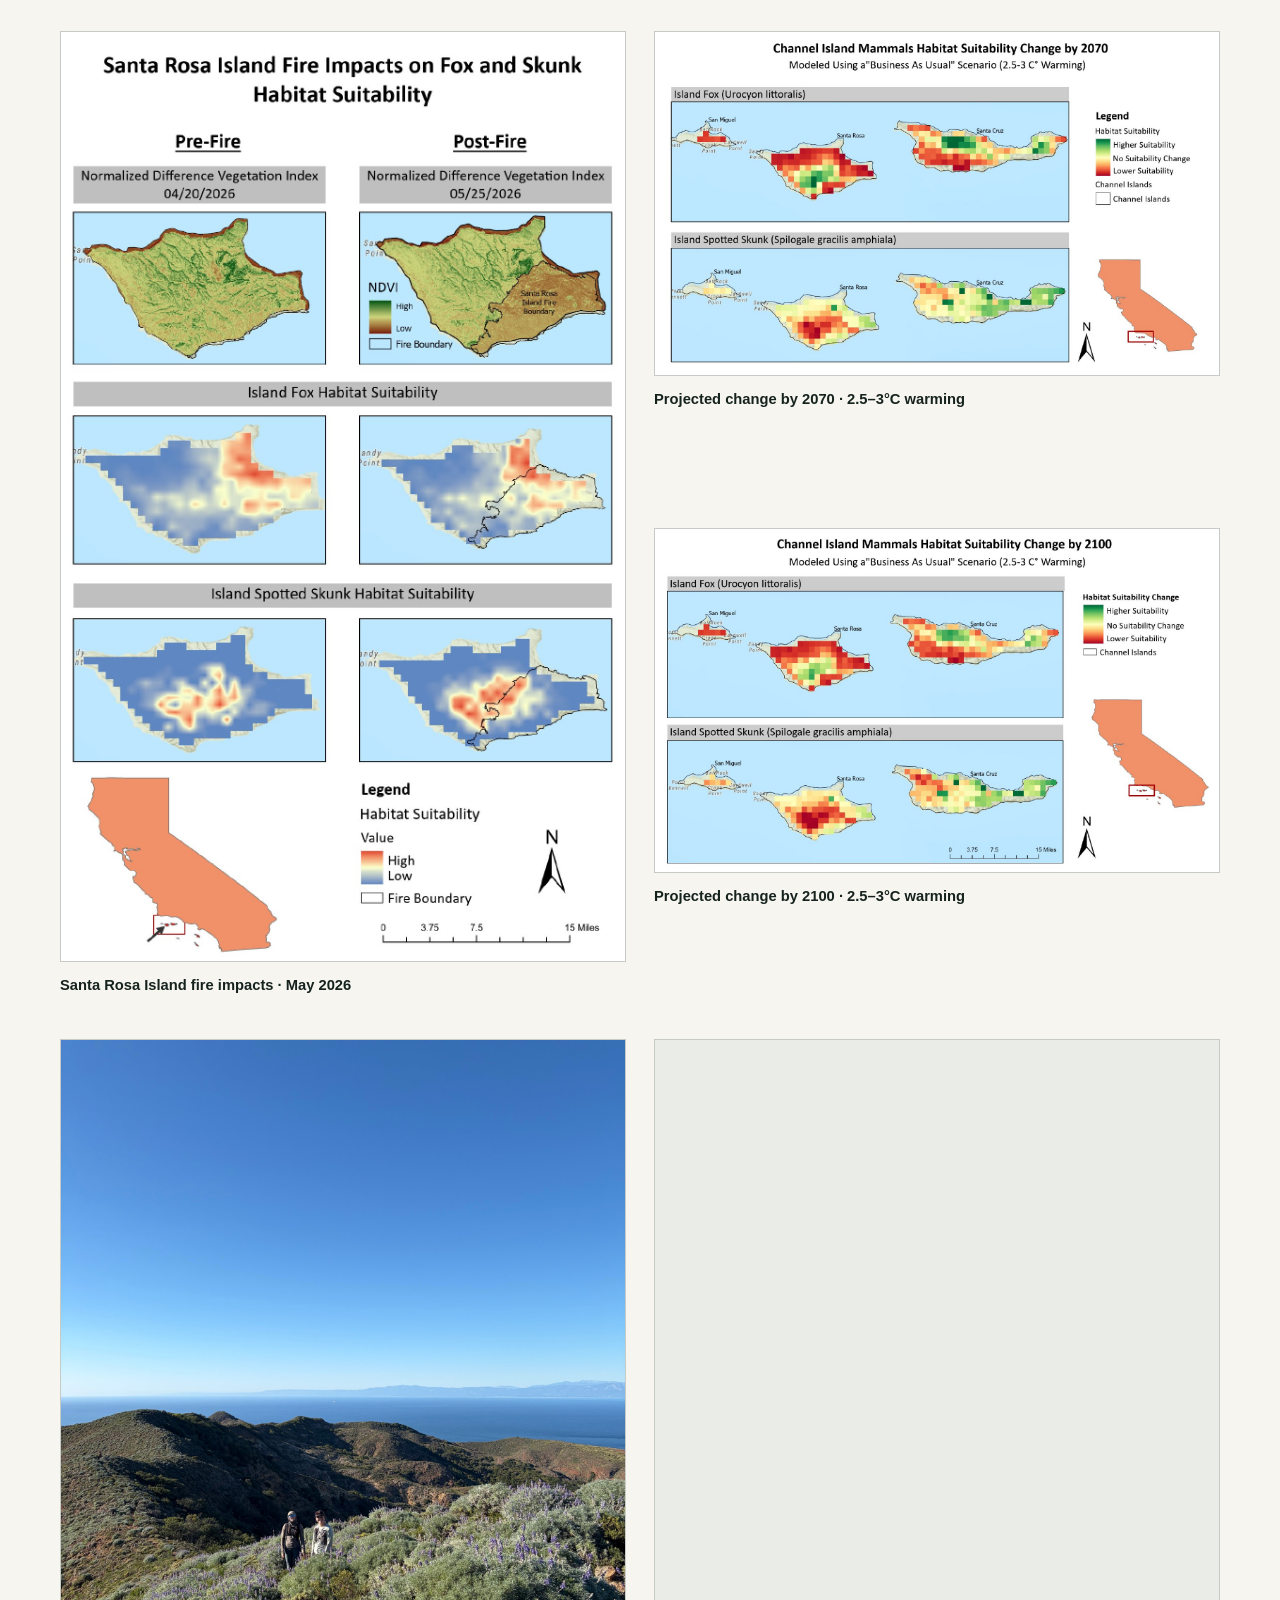
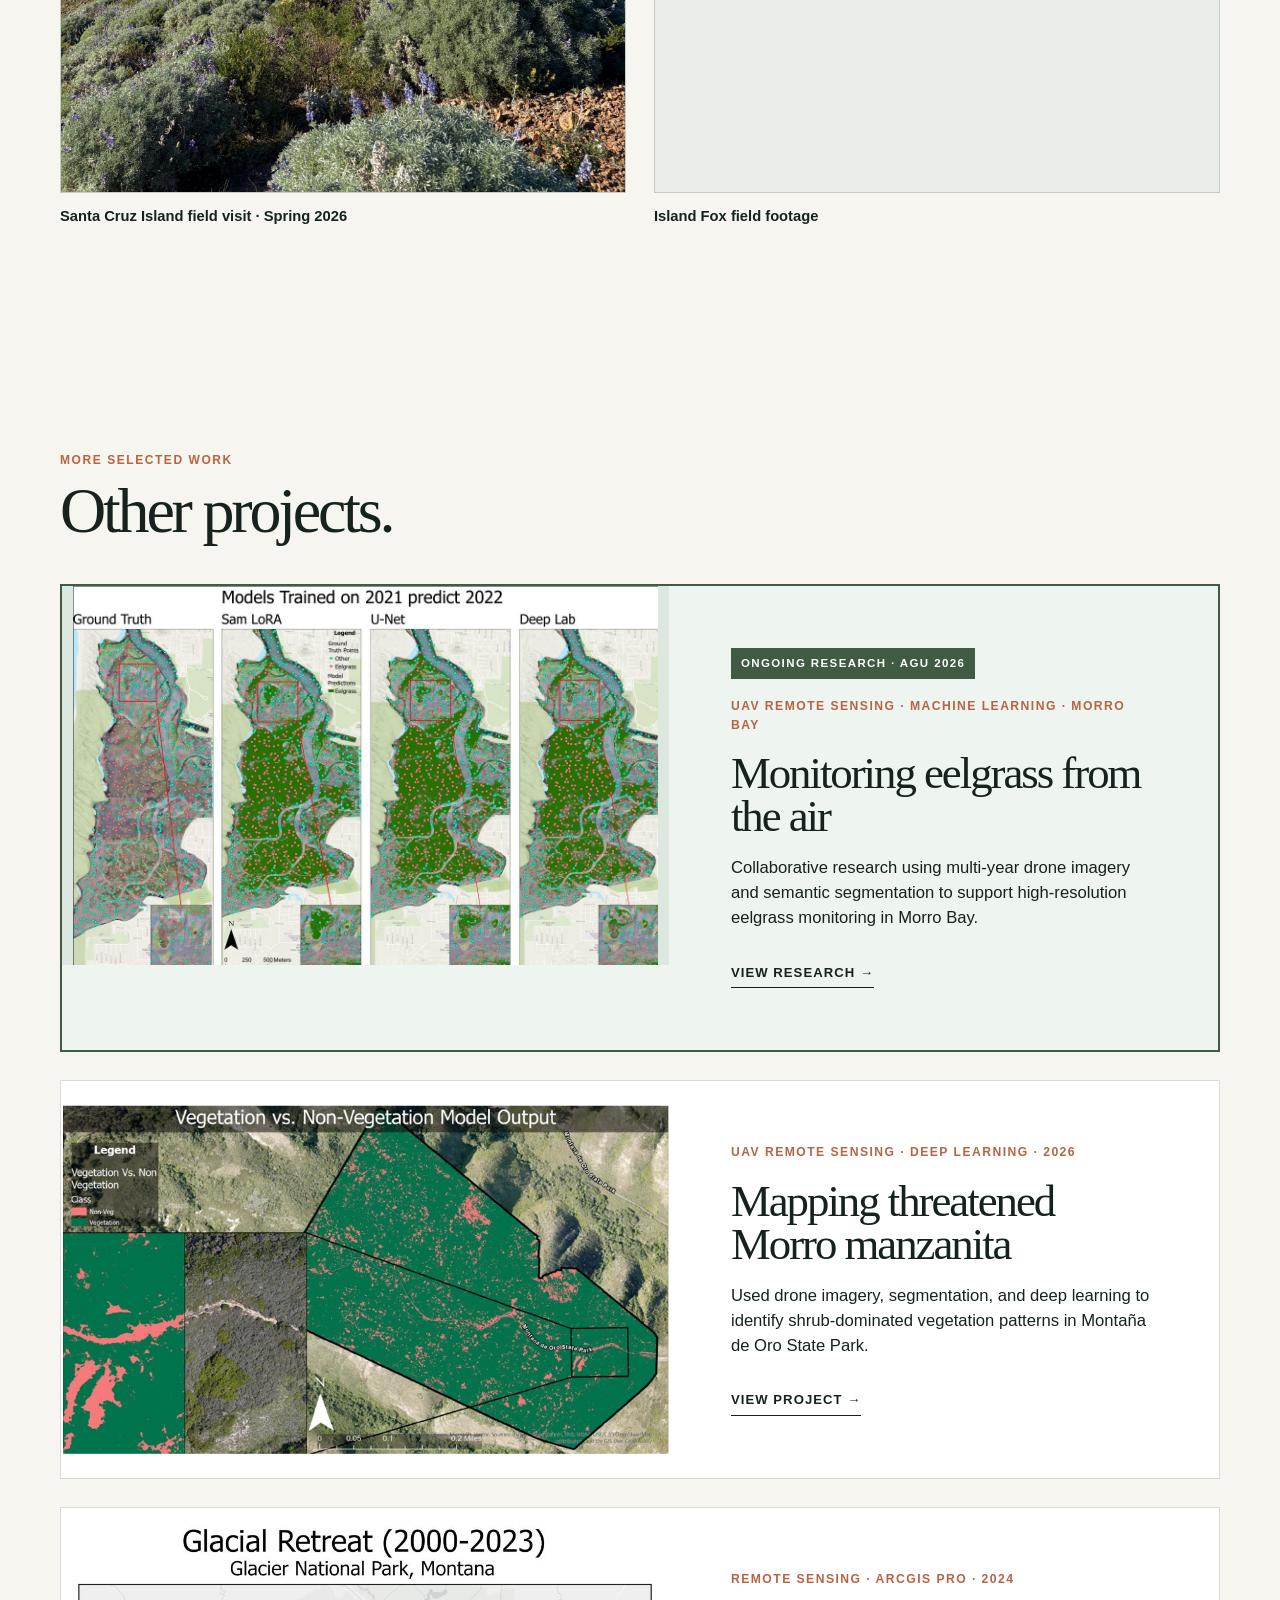
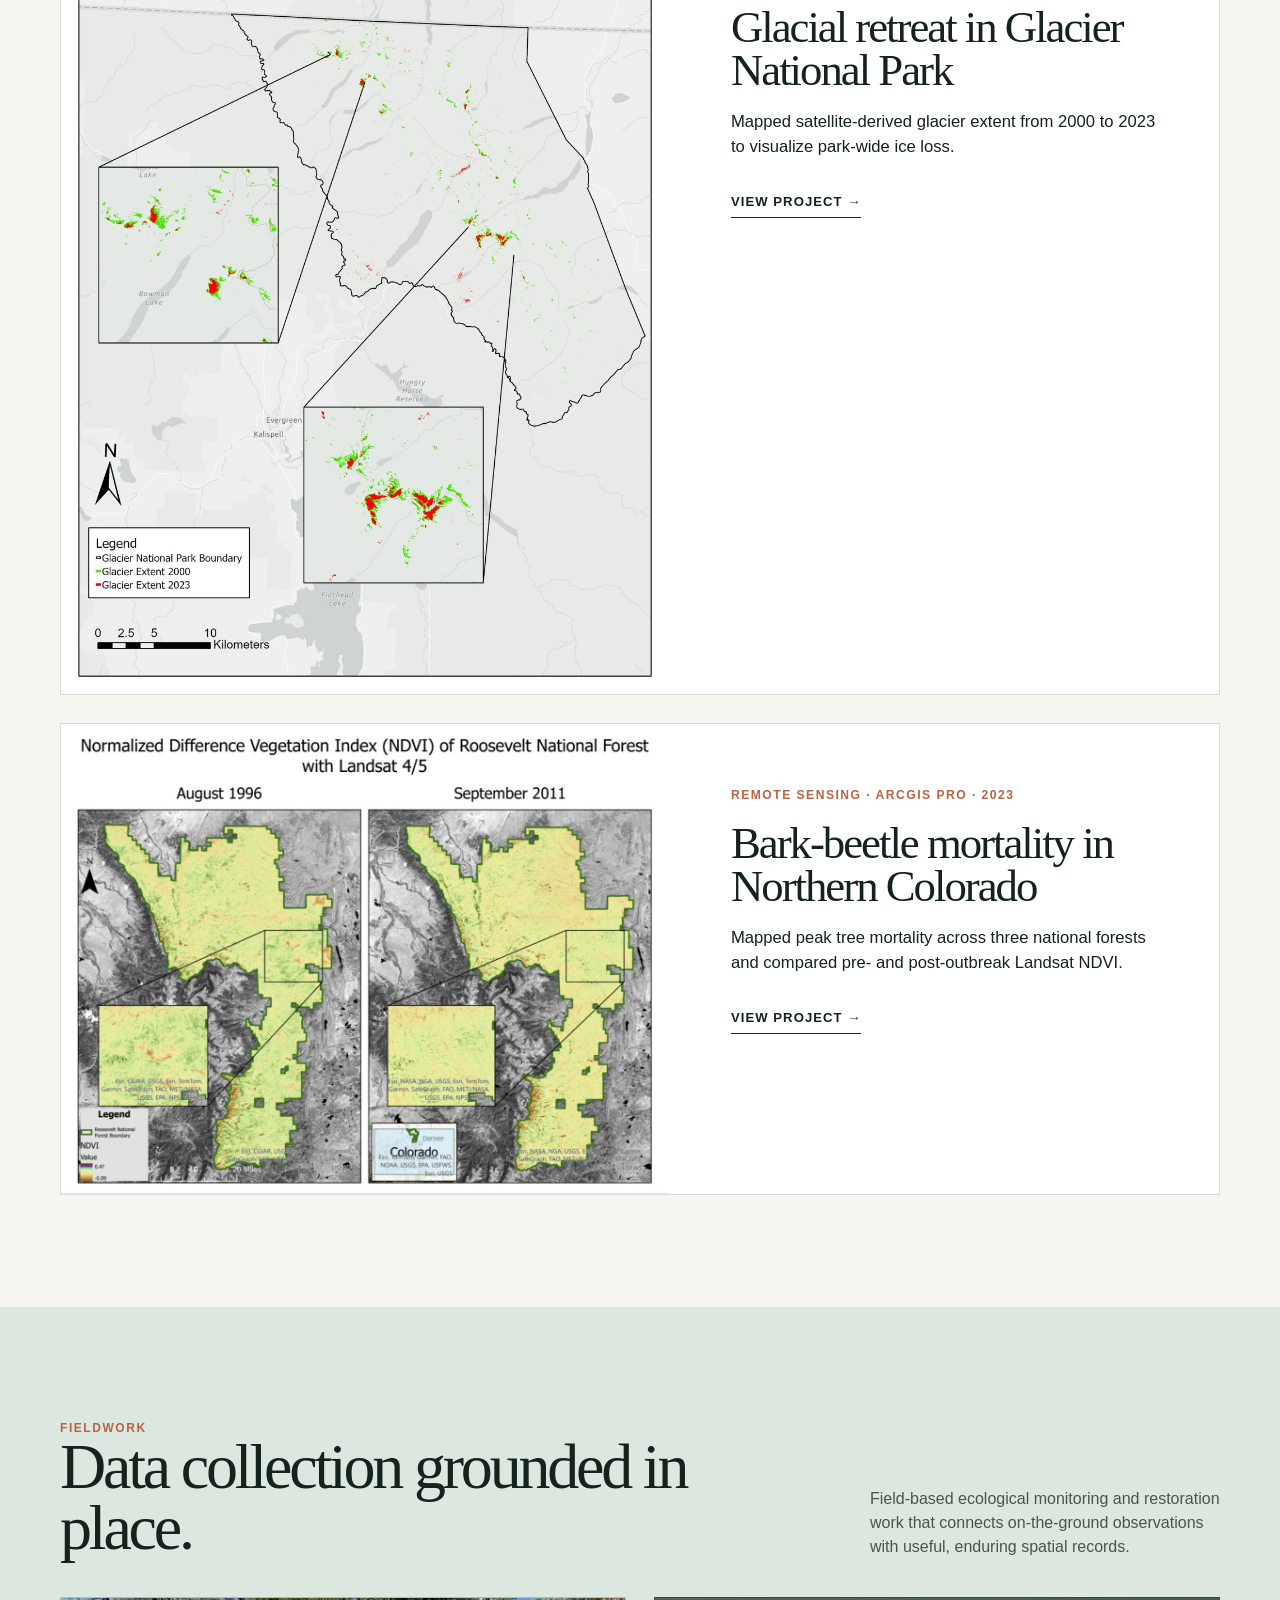
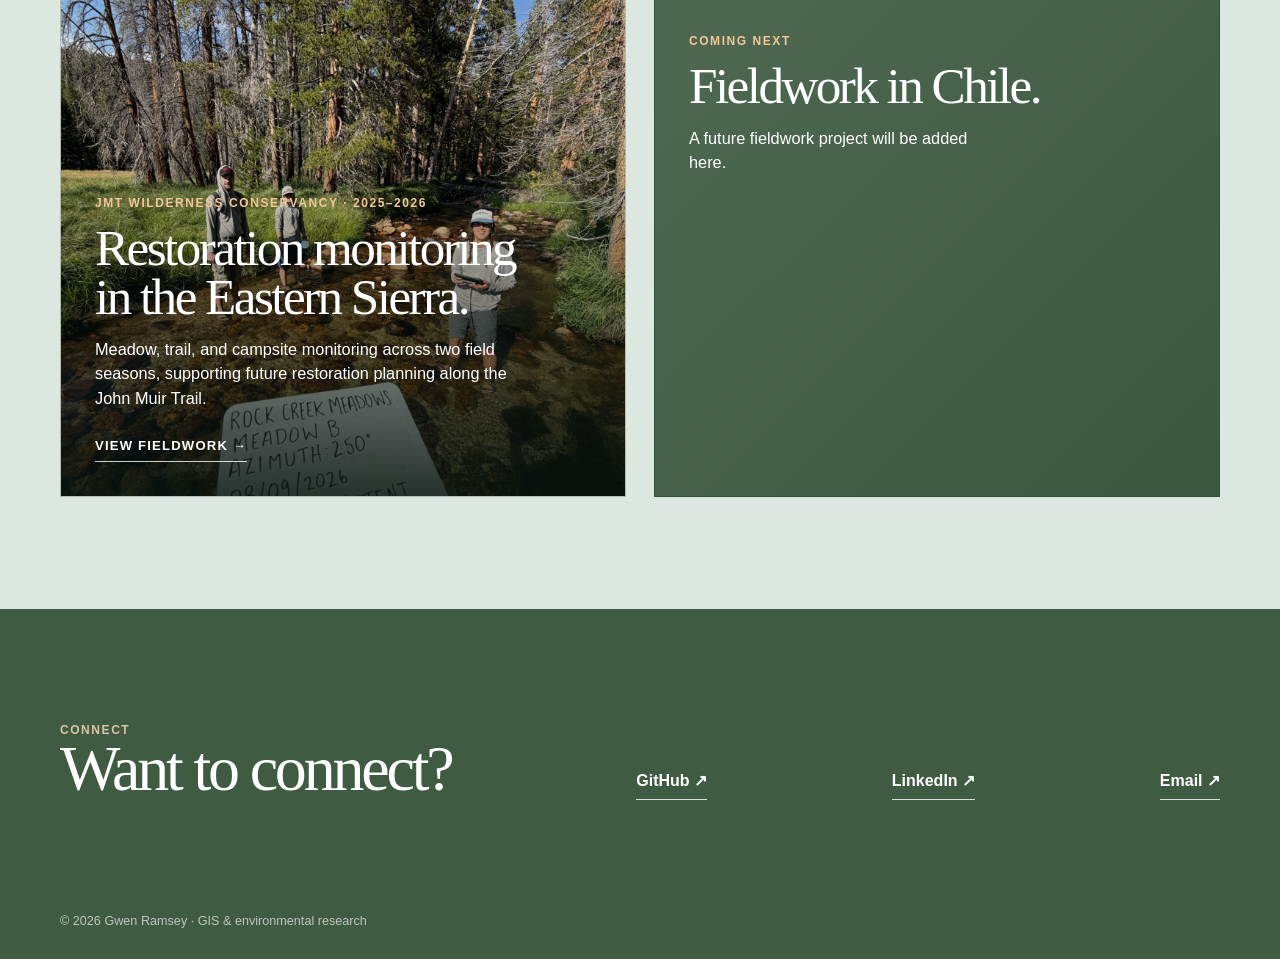
==== commit aef028b8: "Update index.html" ====
--- a/index.html
+++ b/index.html
@@ -302,7 +302,7 @@
   <header class="hero">
     <nav class="wrap">
       <a class="brand" href="#top">Gwen Ramsey</a>
-      <div class="nav-links"><a href="#work">Work</a><a href="#approach">Fieldwork</a><a href="#contact">Connect</a></div>
+      <div class="nav-links"><a href="#work">Mapping</a><a href="#approach">Fieldwork</a><a href="#contact">Connect</a></div>
     </nav>
     <div class="wrap" id="top">
       <div class="eyebrow">GIS · Remote sensing · Environmental research</div>
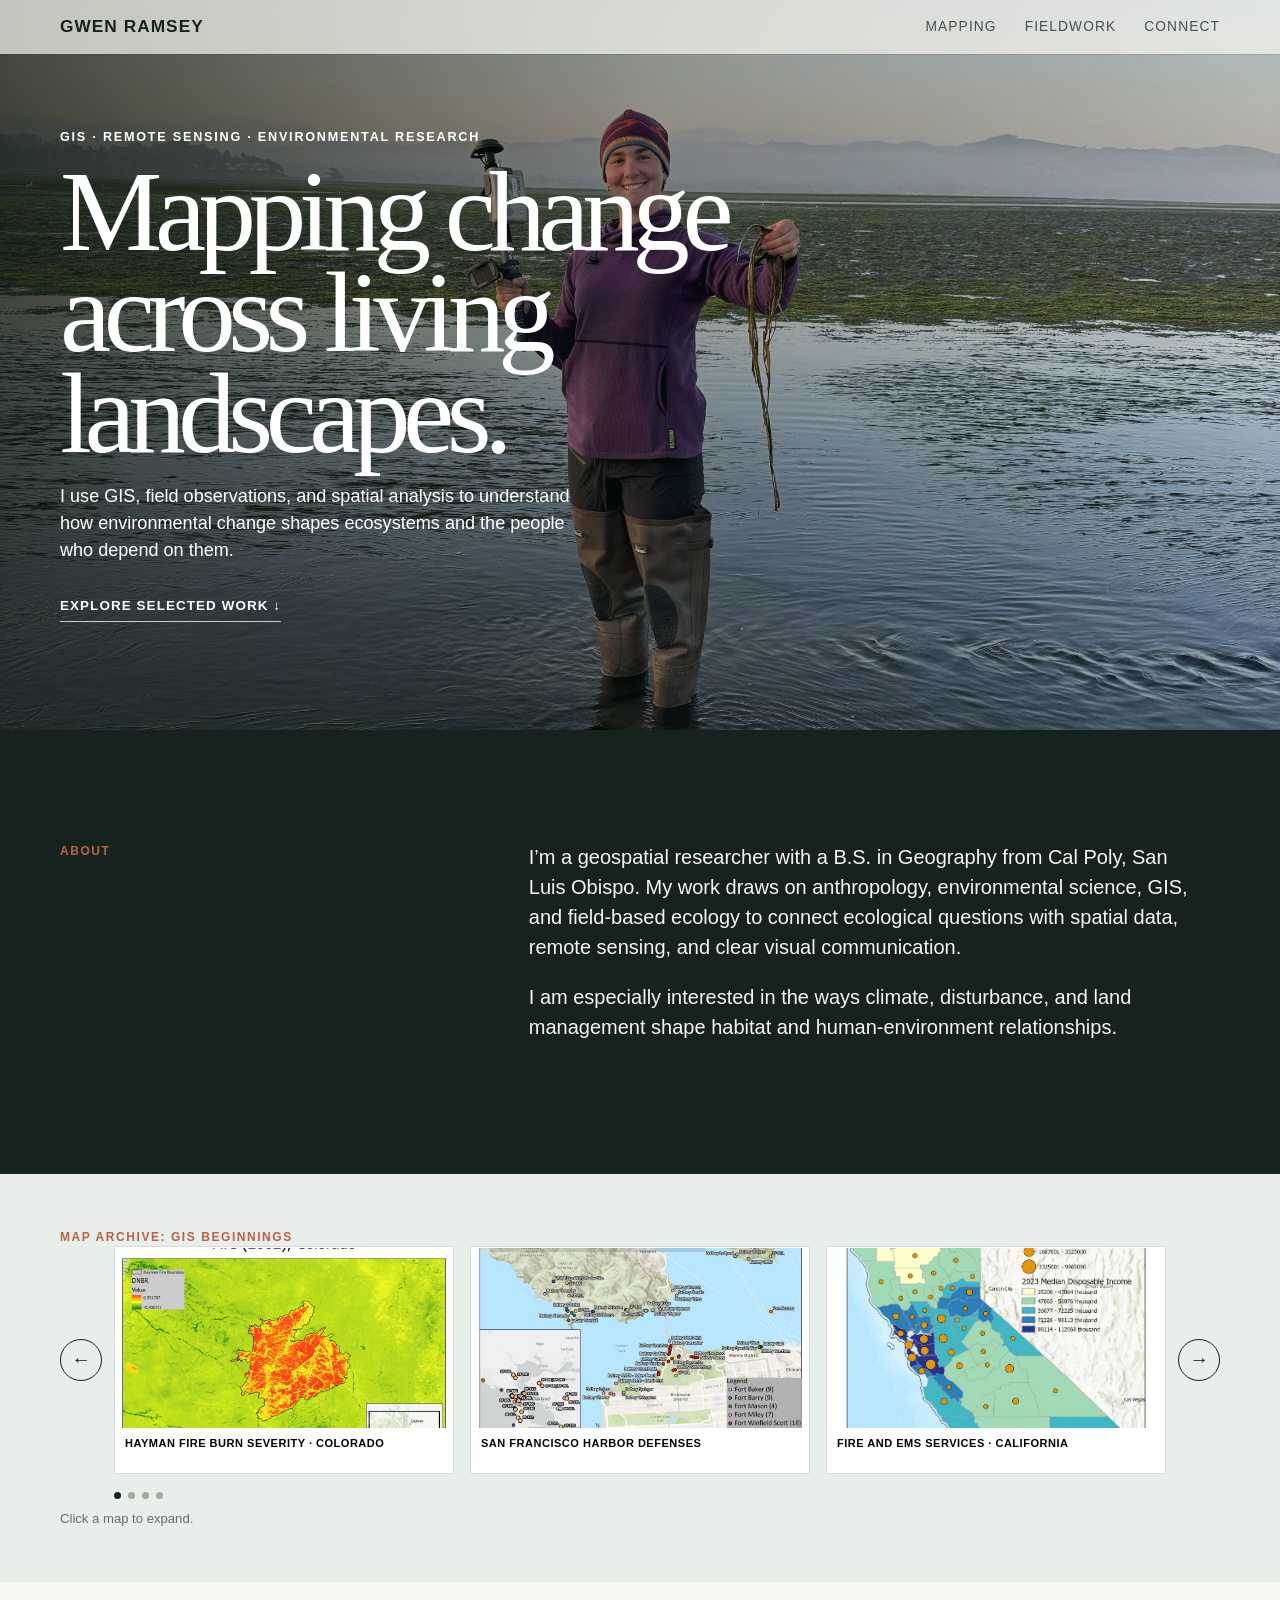
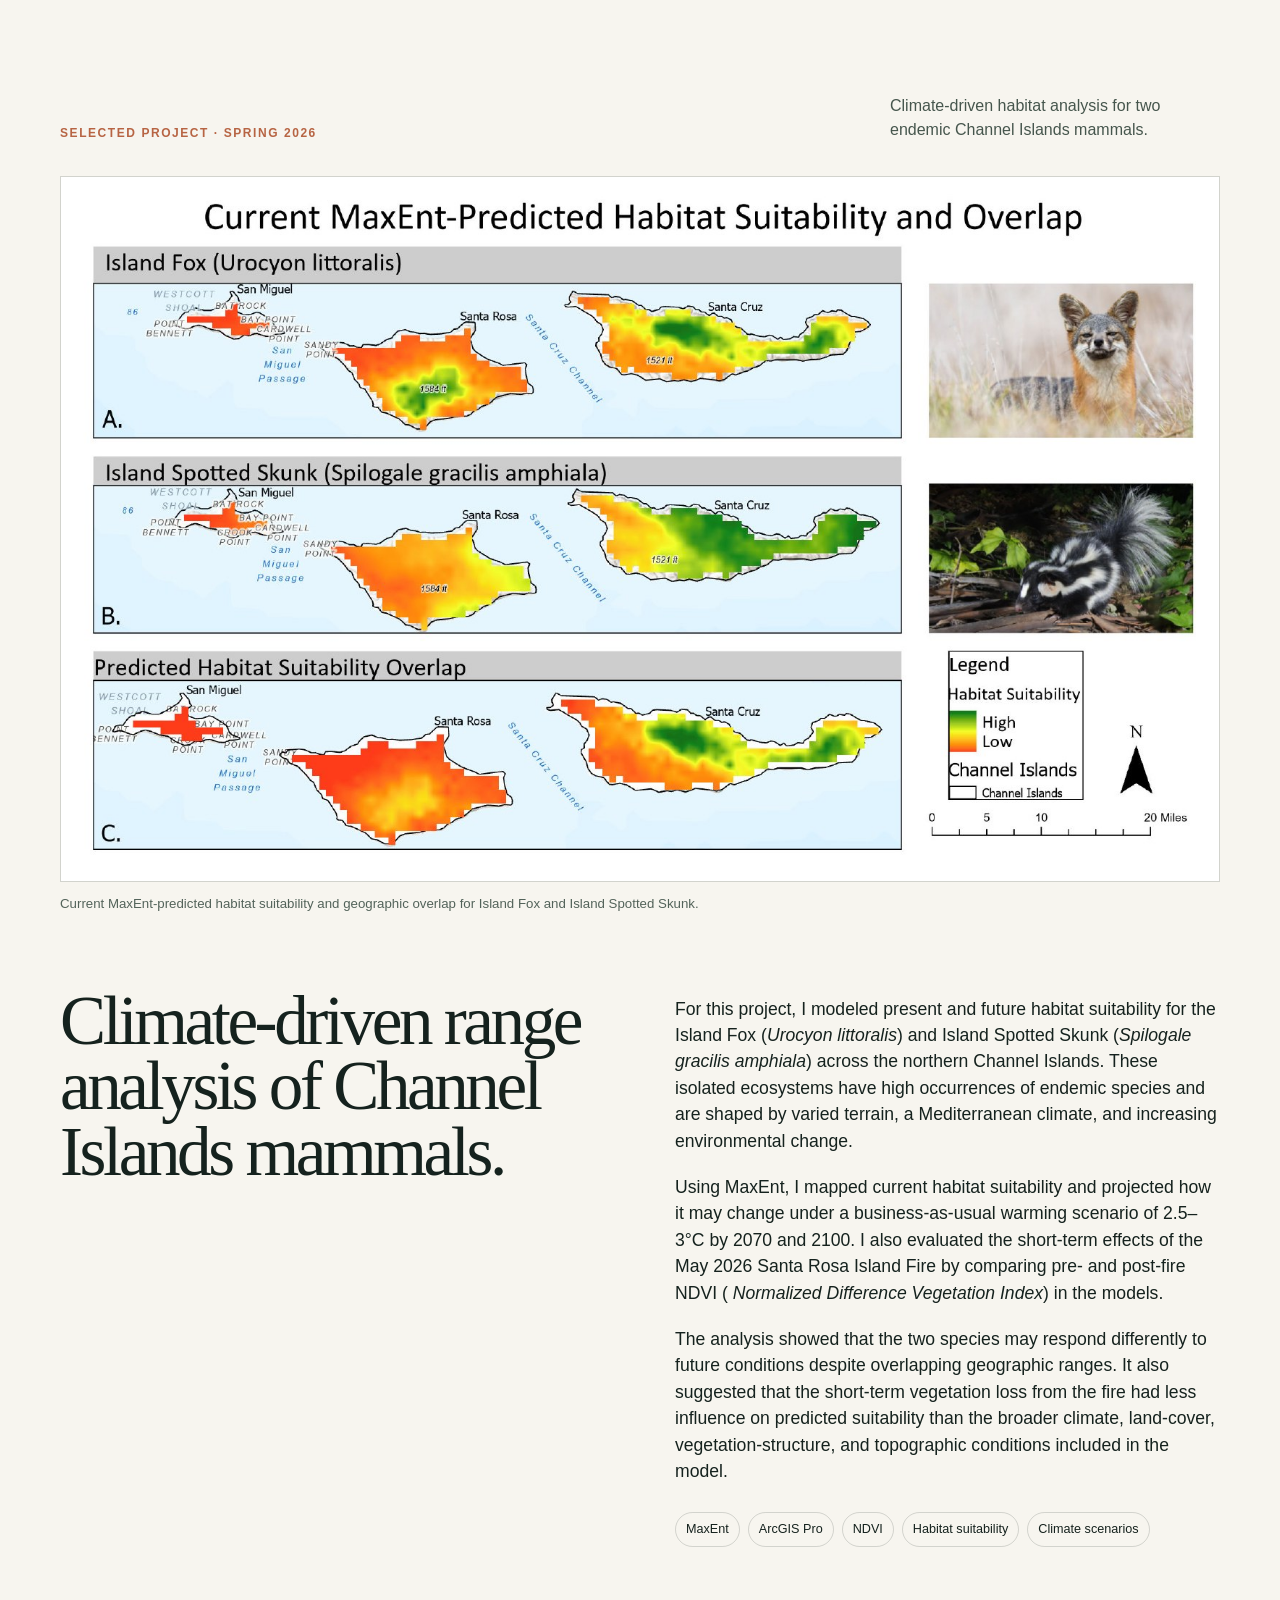
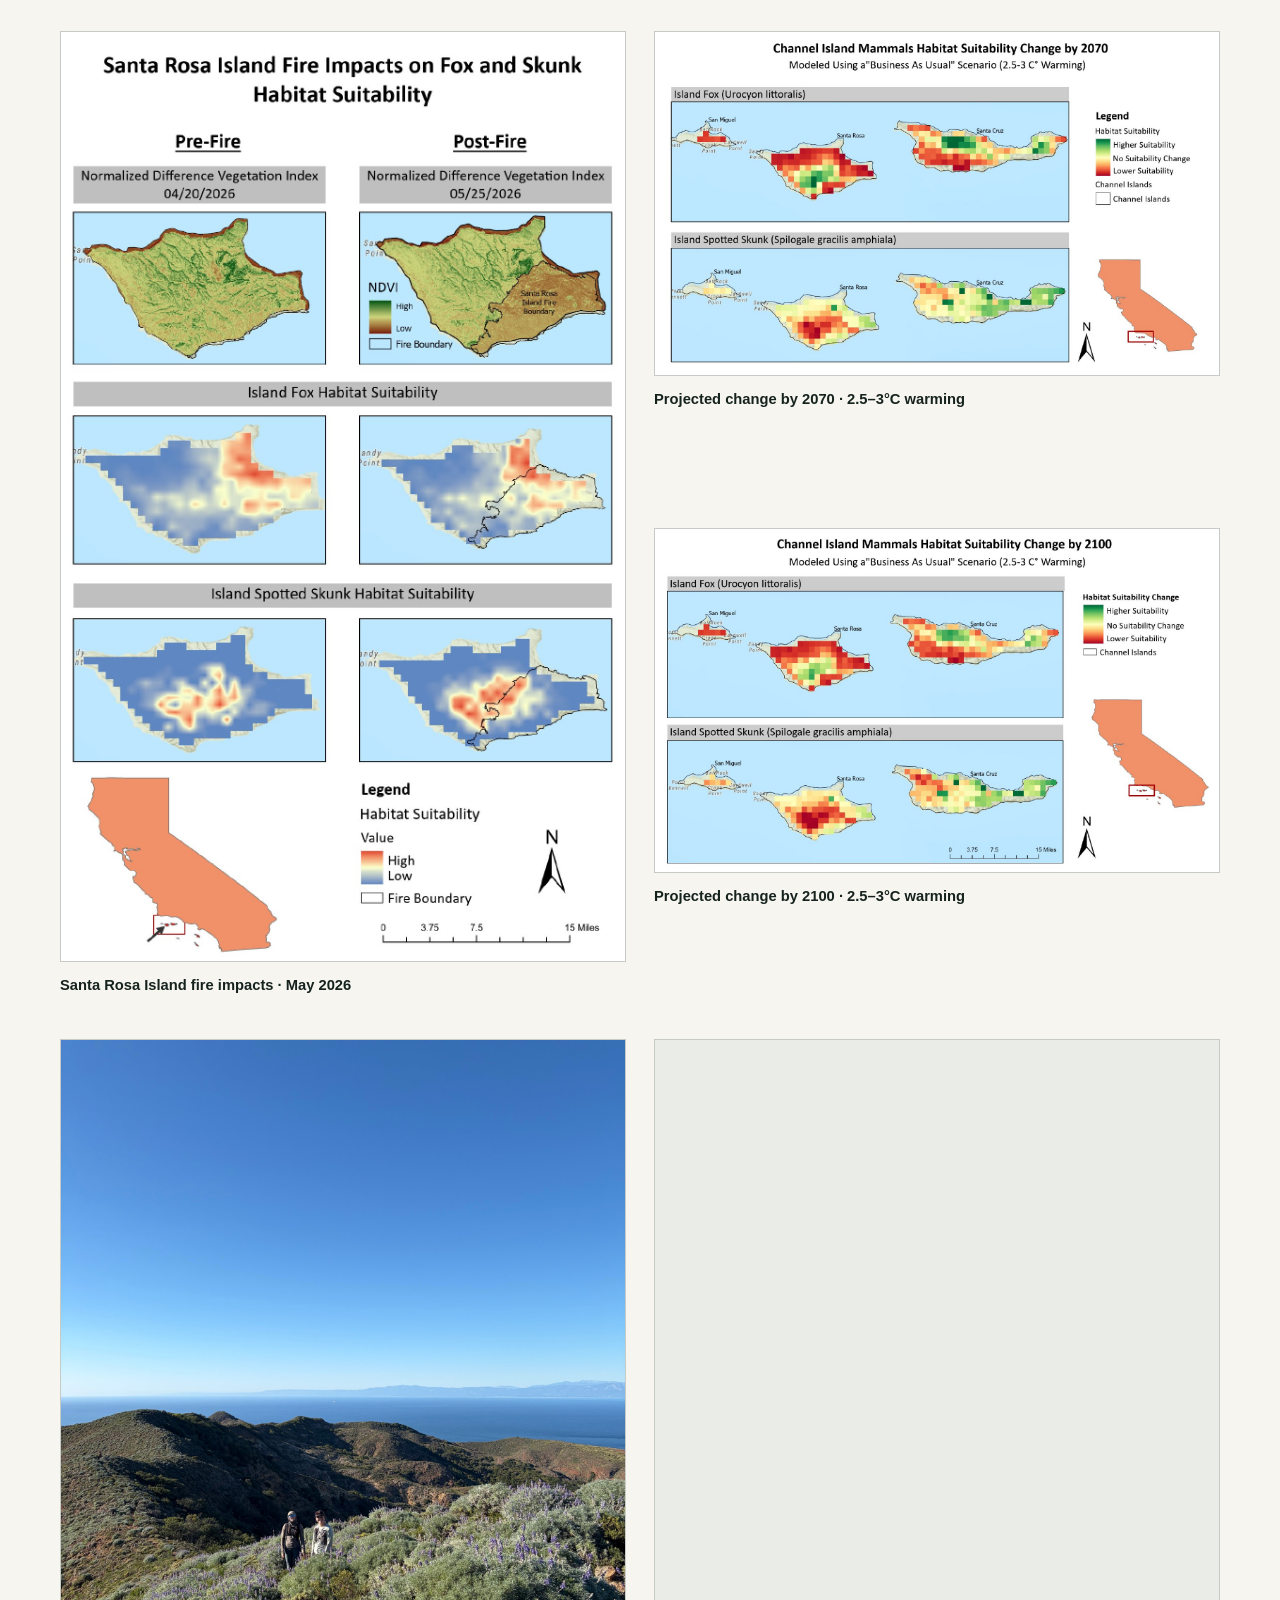
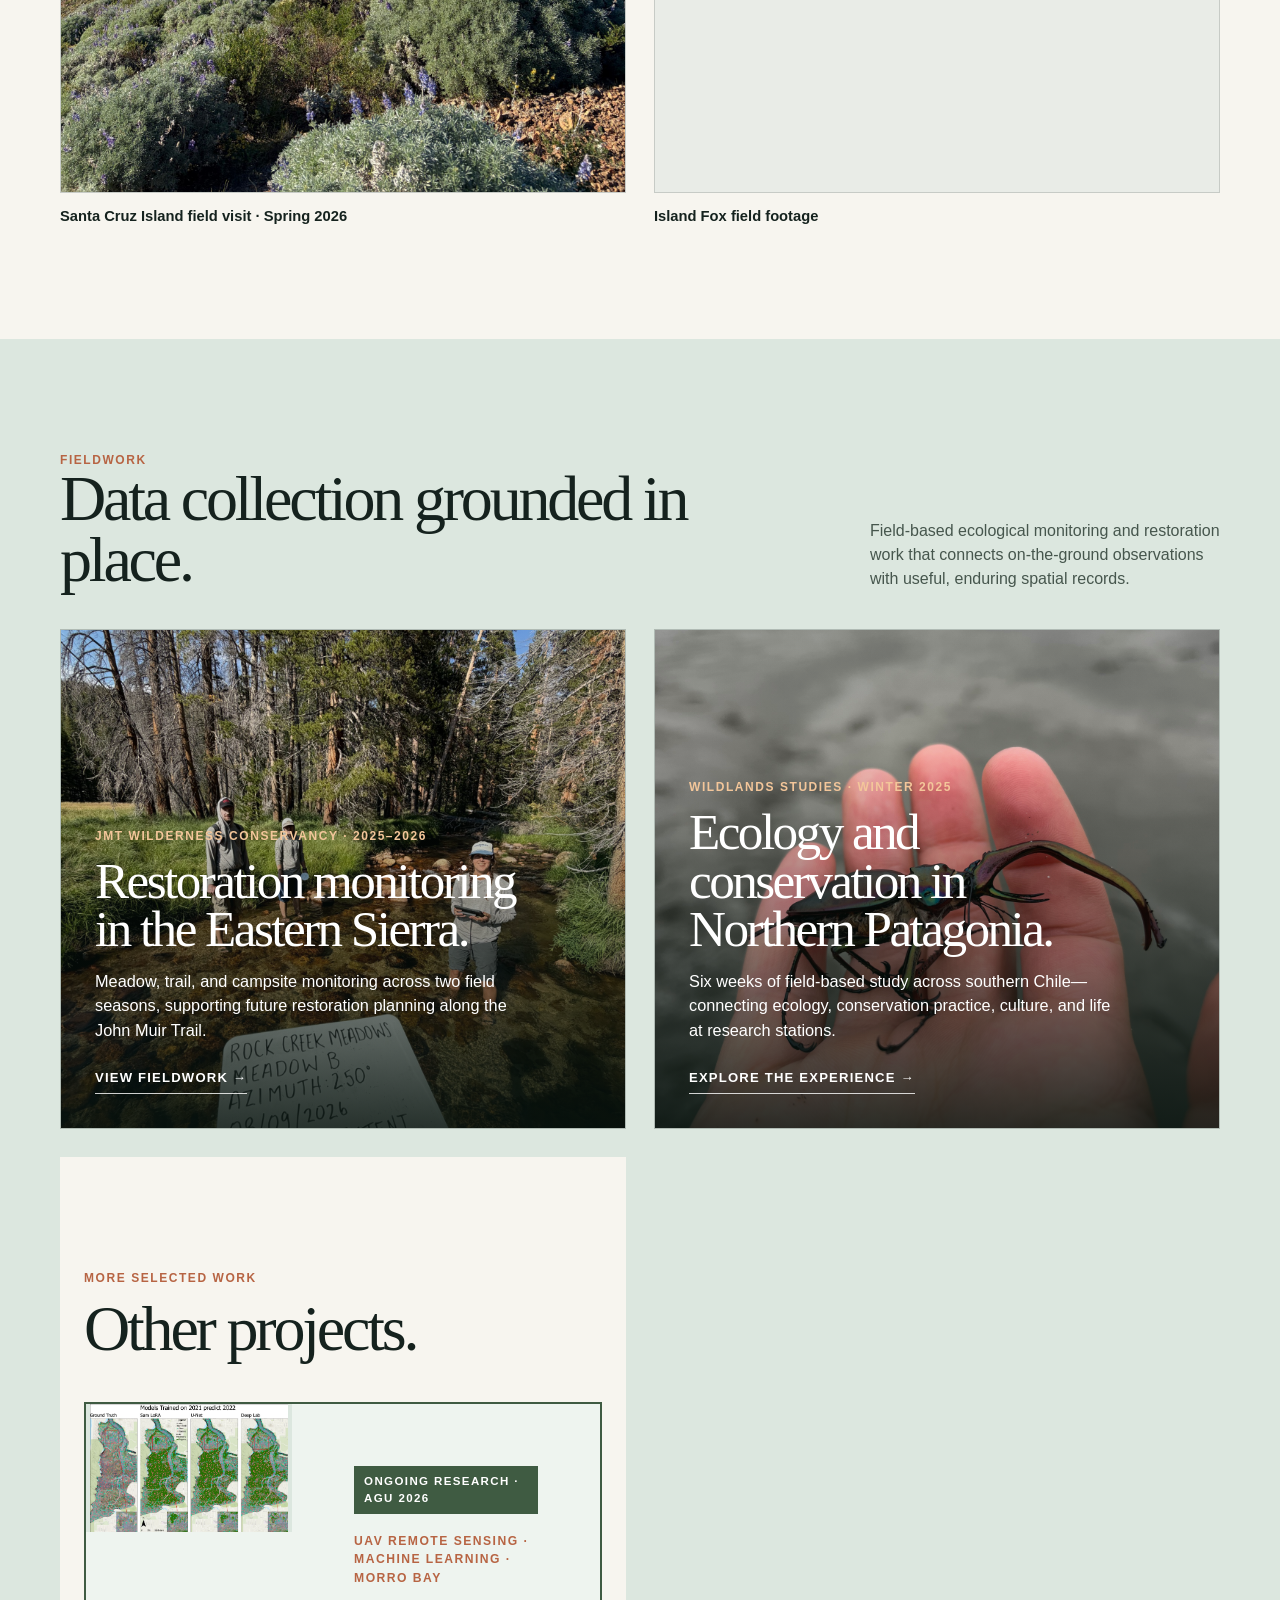
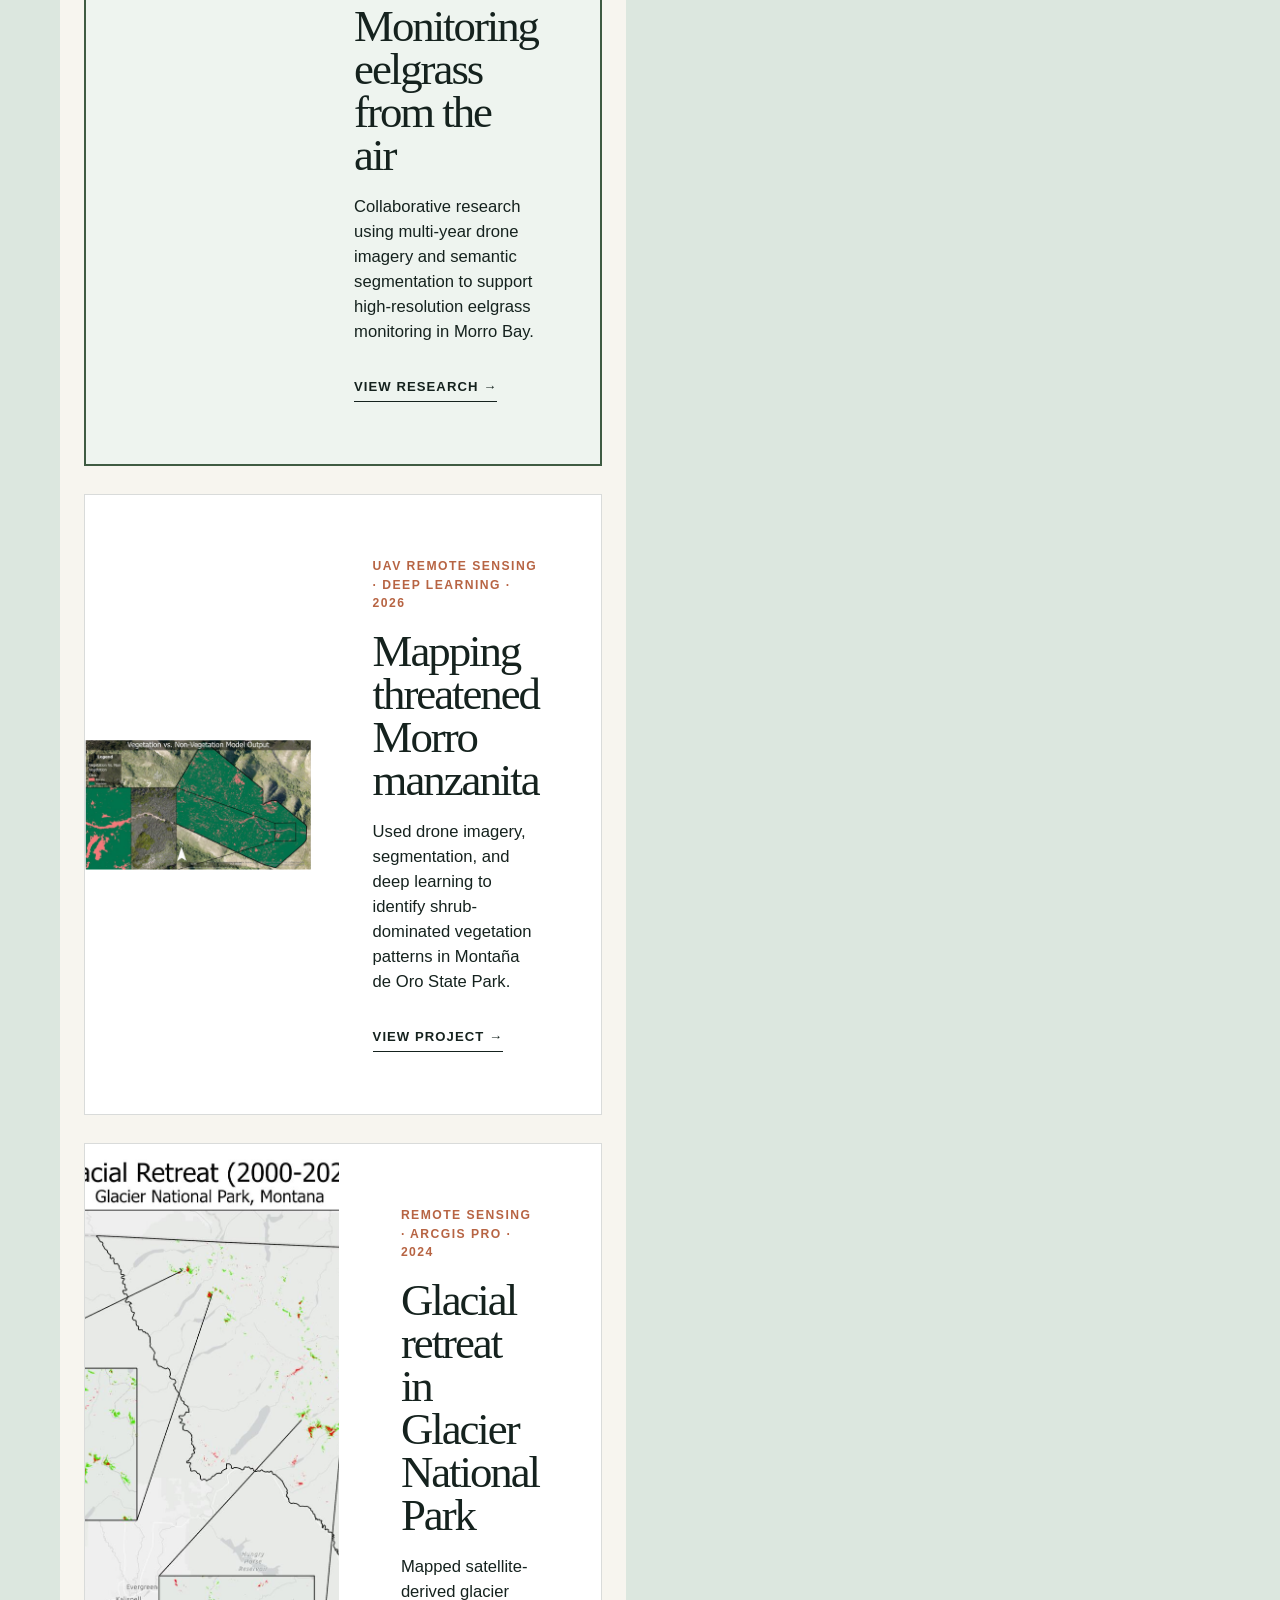
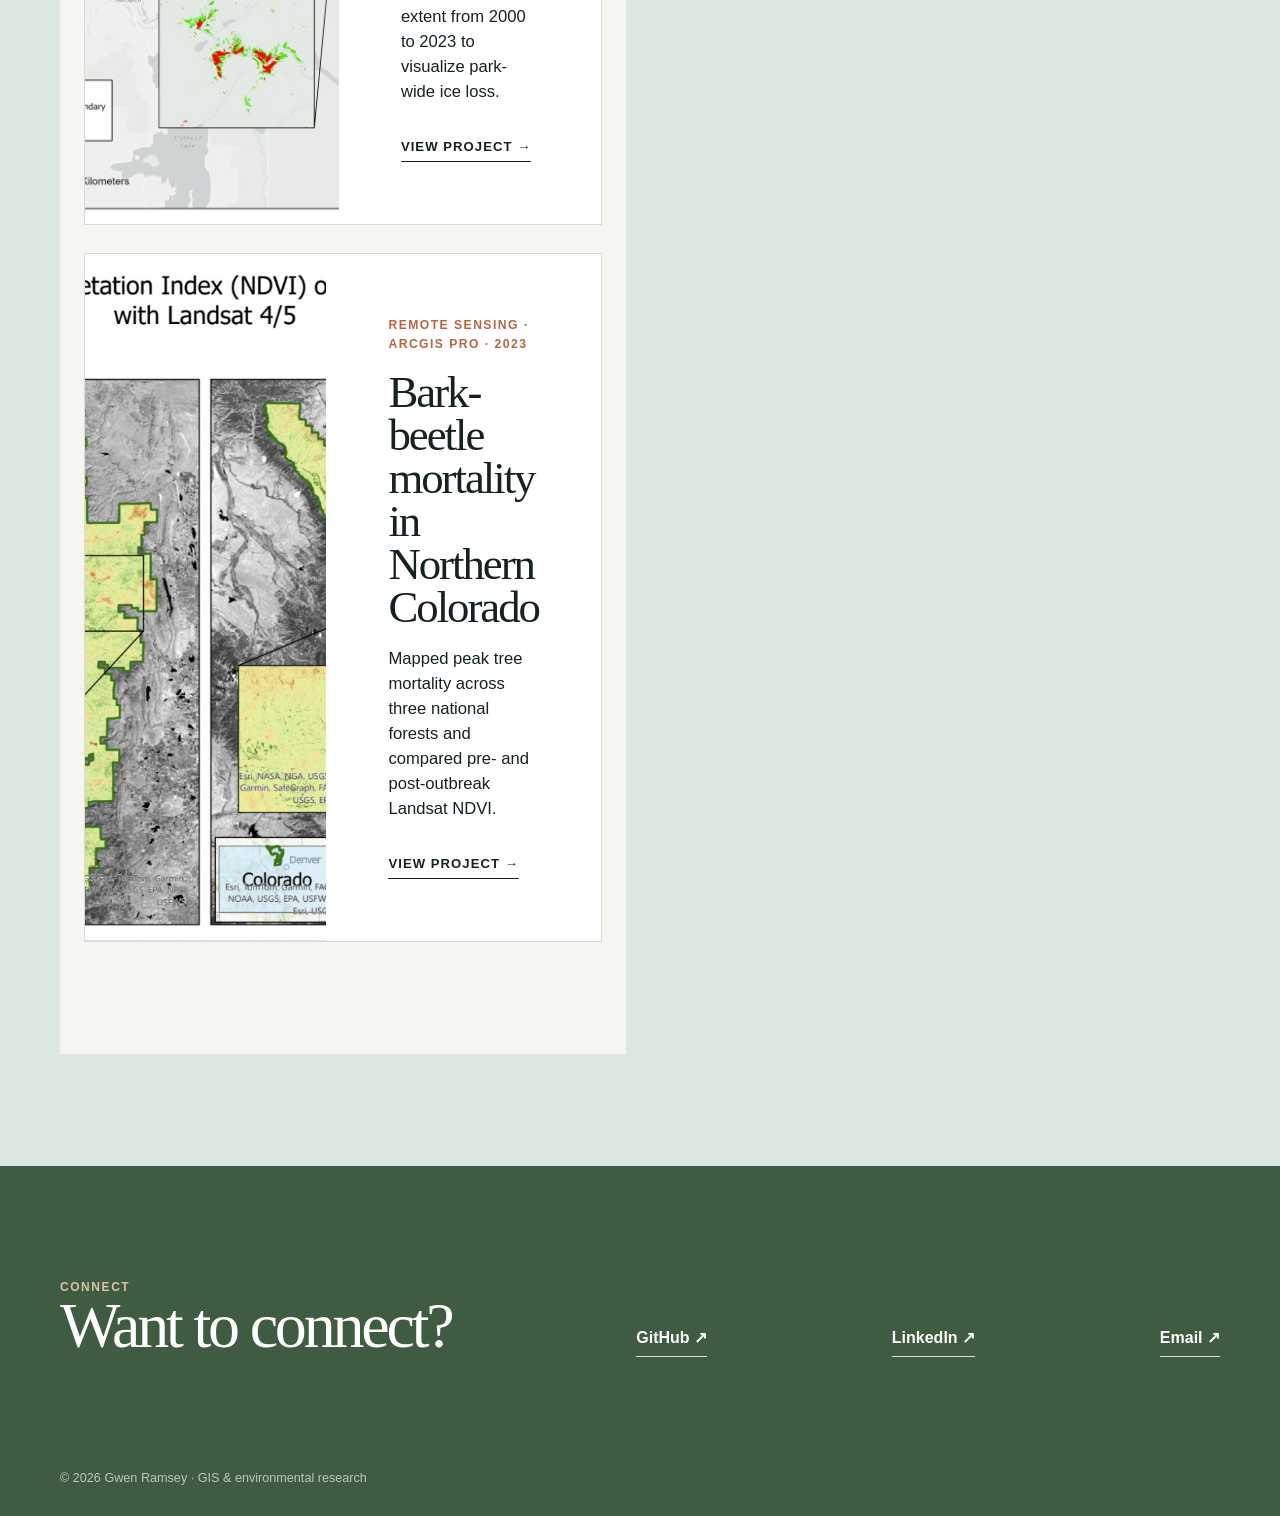
==== commit 090e7498: "Update index.html" ====
--- a/index.html
+++ b/index.html
@@ -419,16 +419,15 @@
               <span class="fieldwork-link">View fieldwork →</span>
             </div>
           </a>
-          <div class="fieldwork-card coming-soon" aria-label="Future fieldwork project">
-            <div class="fieldwork-card-copy">
-              <div class="section-label">Coming next</div>
-              <h3>Fieldwork in Chile.</h3>
-              <p>A future fieldwork project will be added here.</p>
-            </div>
-          </div>
-        </div>
-      </div>
-    </section>
+         <a class="fieldwork-card" href="chile-fieldwork.html">
+  <img src="assets/IMG_4176.jpeg" alt="Cochamó Valley in Northern Patagonia, Chile.">
+  <div class="fieldwork-card-copy">
+    <div class="section-label">Wildlands Studies · Winter 2025</div>
+    <h3>Ecology and conservation in Northern Patagonia.</h3>
+    <p>Six weeks of field-based study across southern Chile—connecting ecology, conservation practice, culture, and life at research stations.</p>
+    <span class="fieldwork-link">Explore the experience →</span>
+  </div>
+</a>
 <!-- Replace your entire existing More Selected Work section with this. -->
 <section class="more-projects" id="projects">
     <div class="wrap">
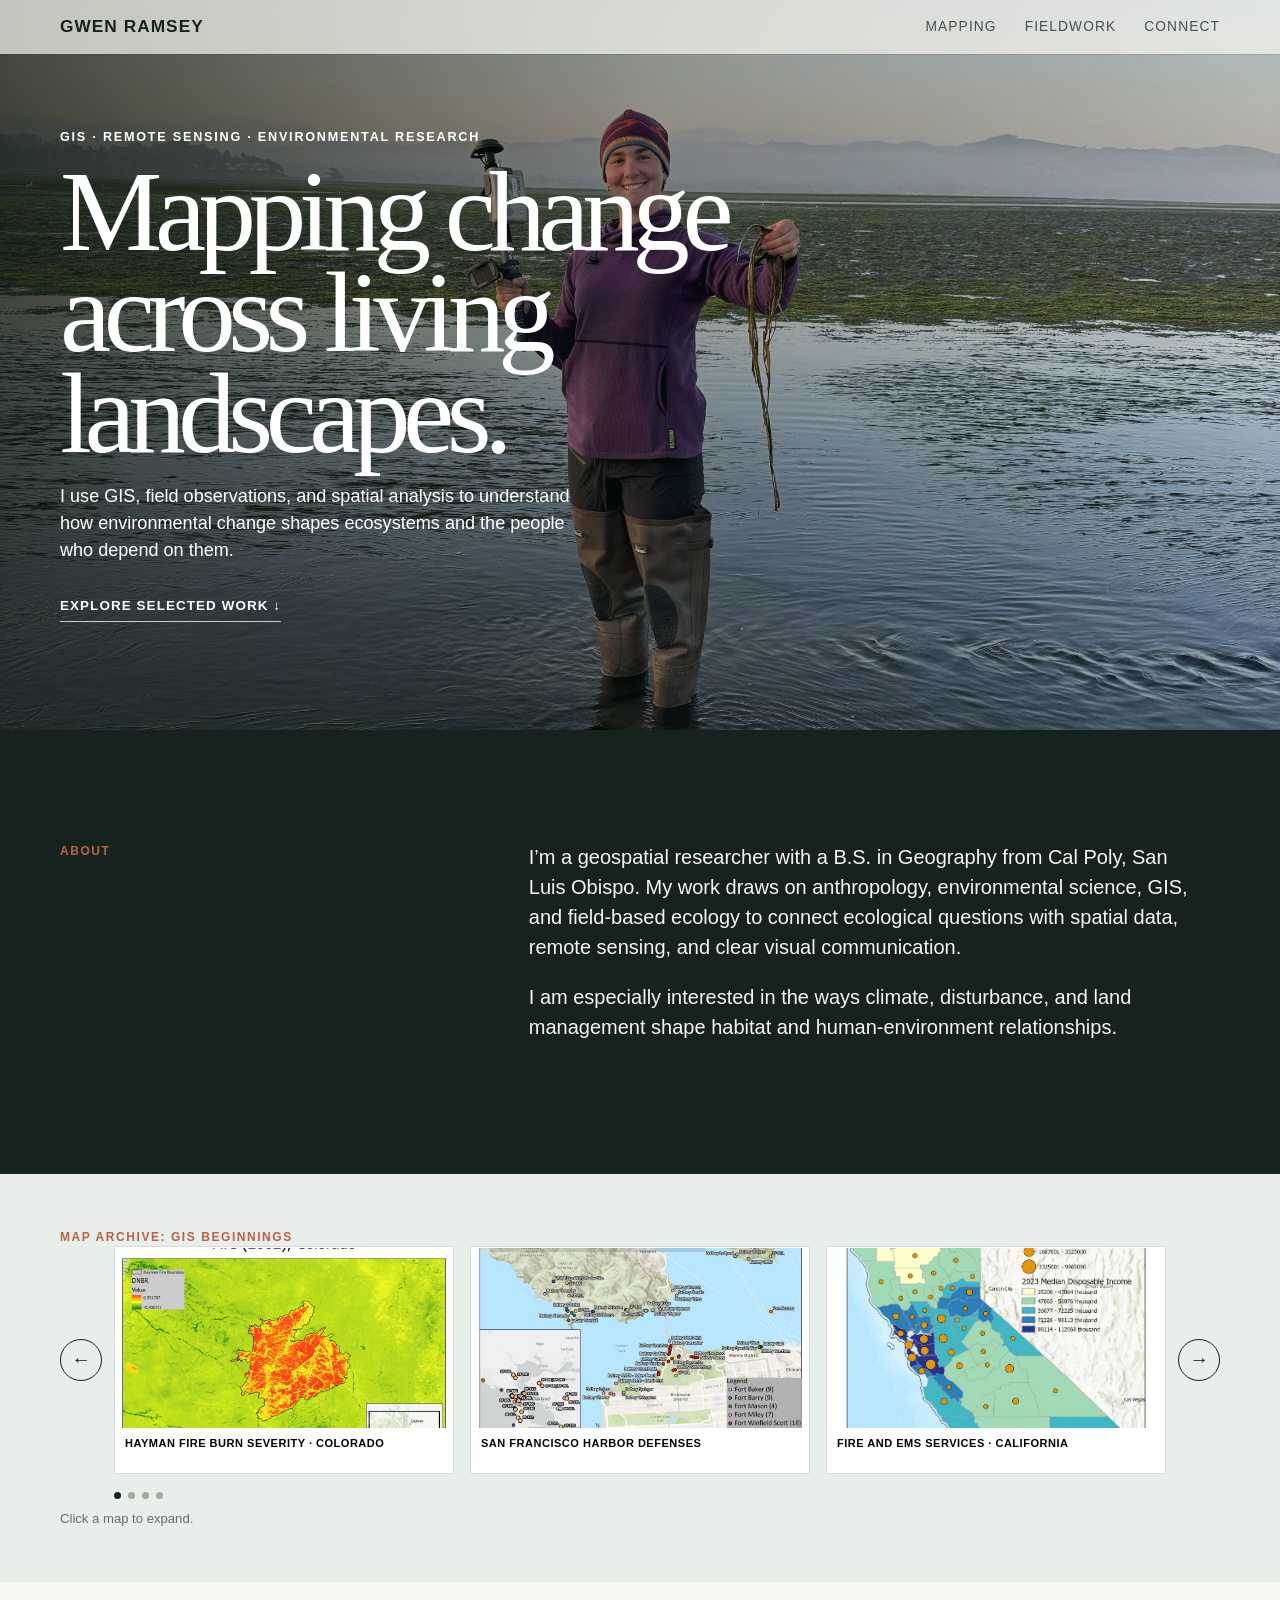
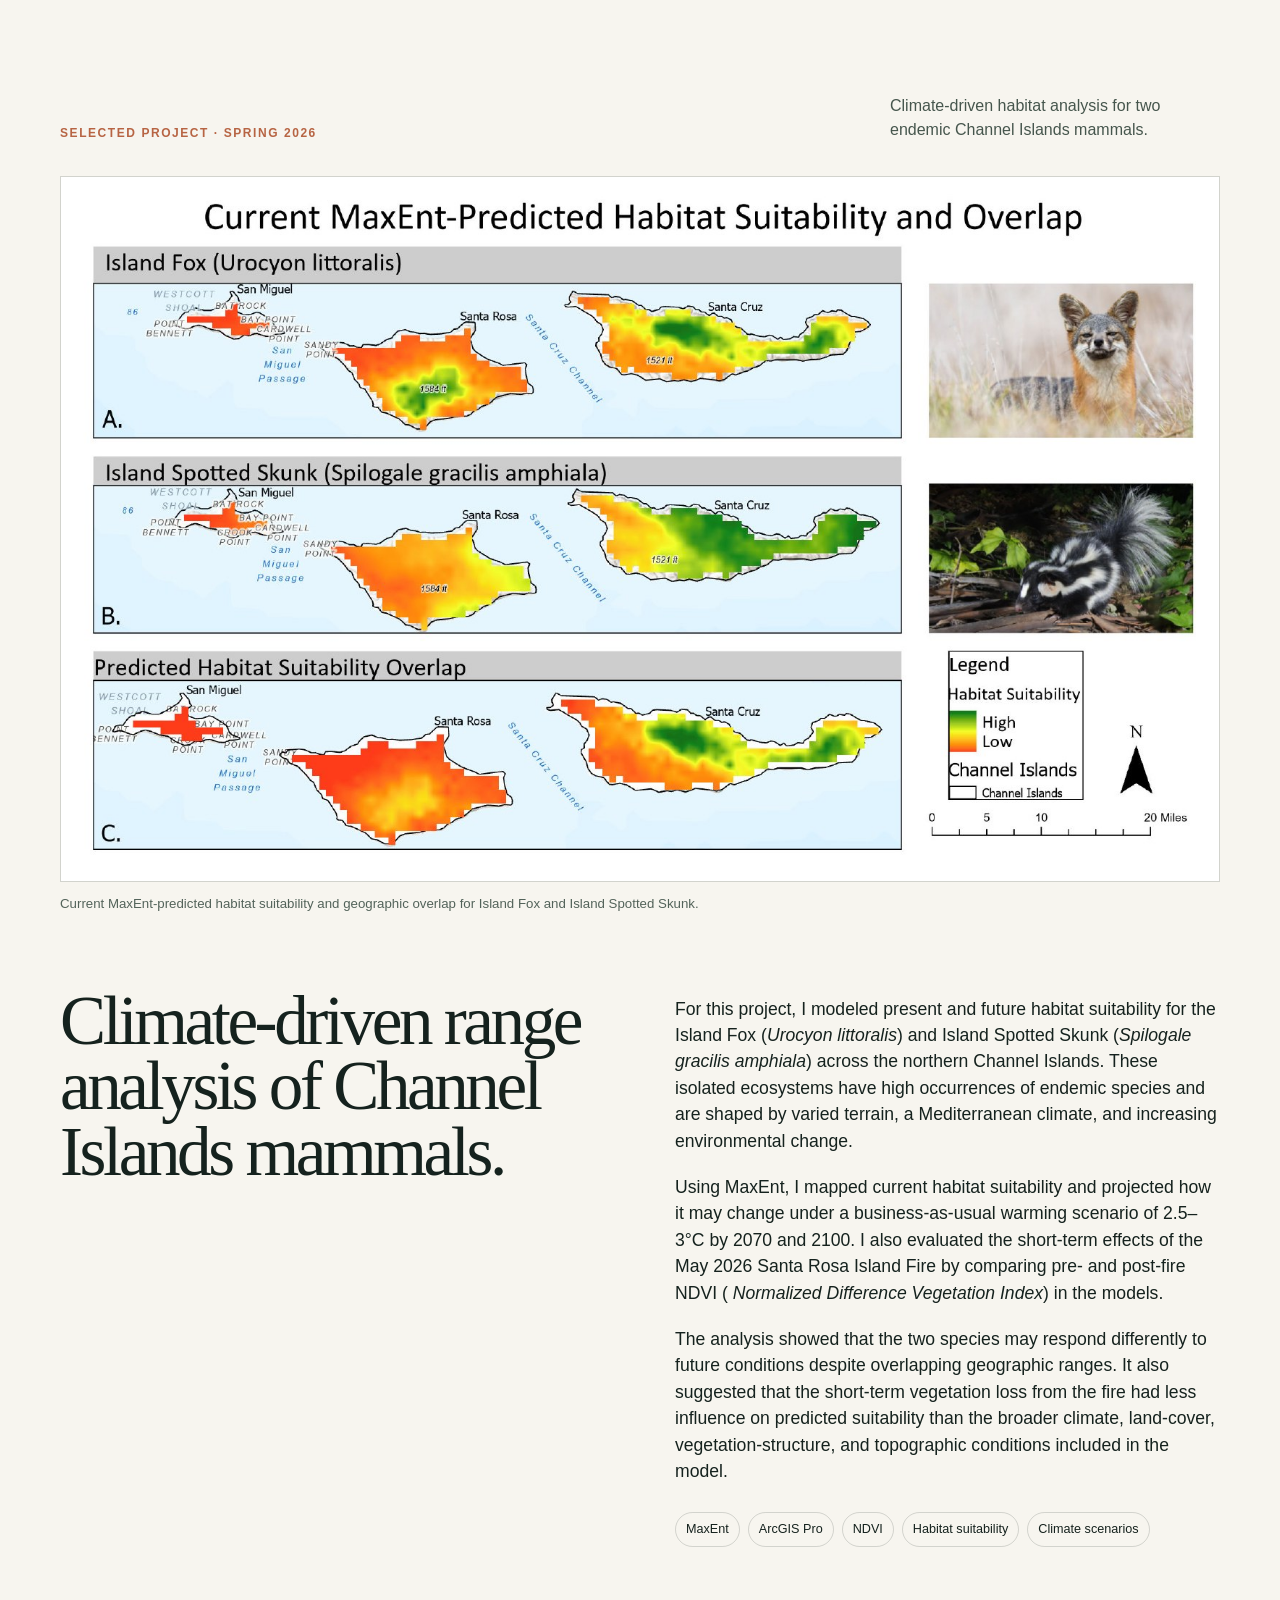
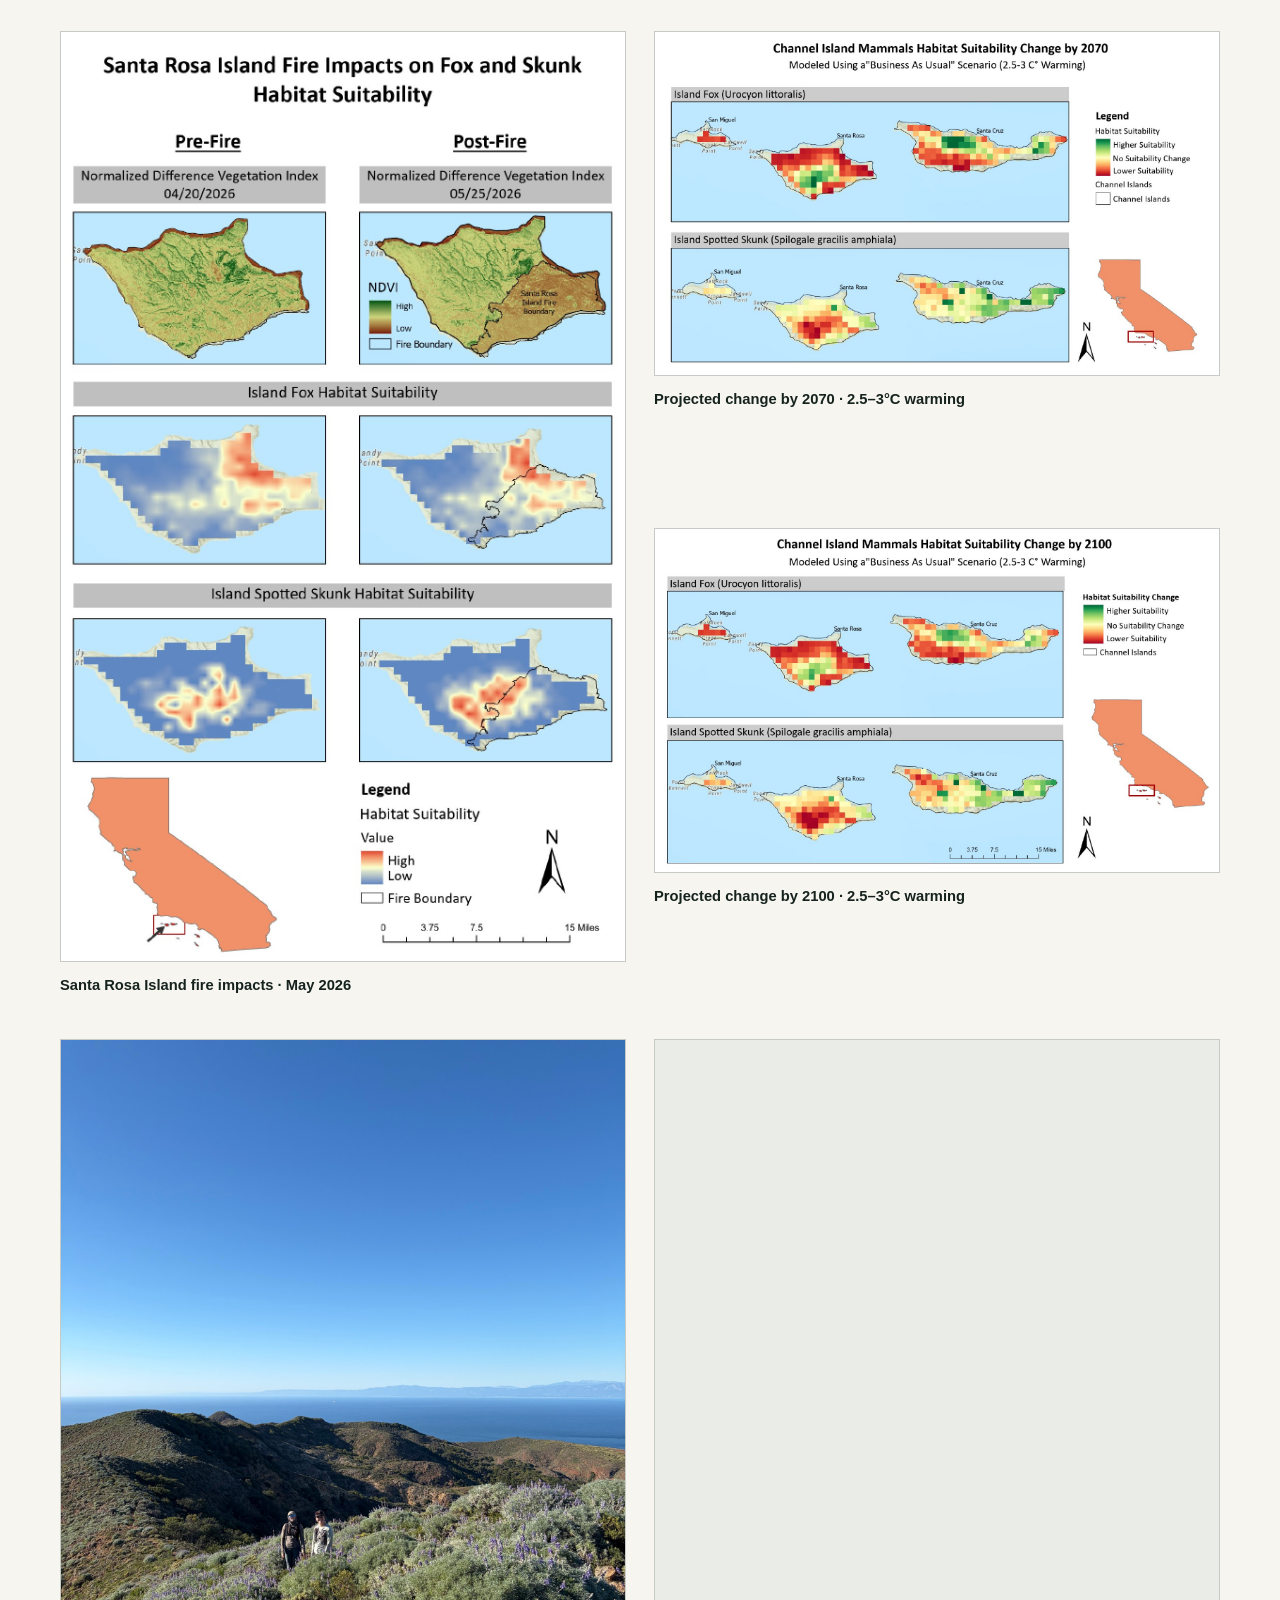
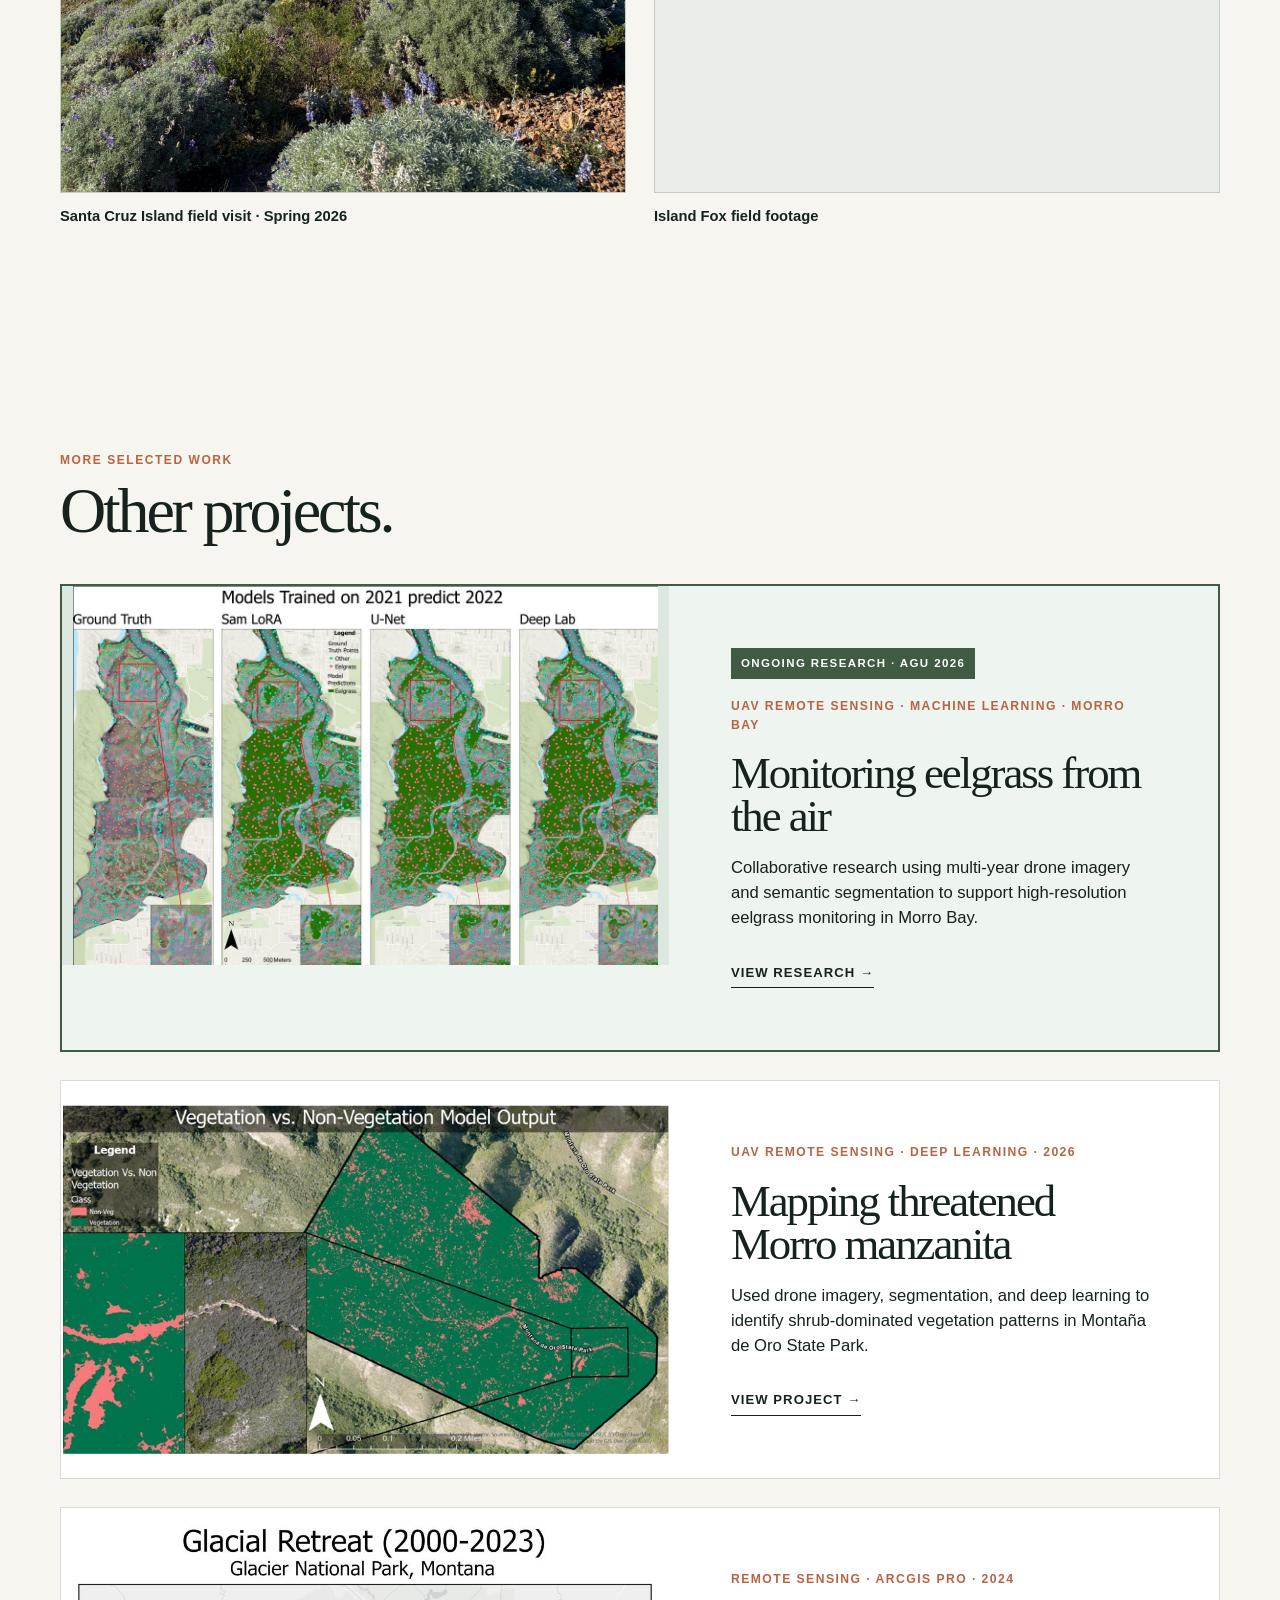
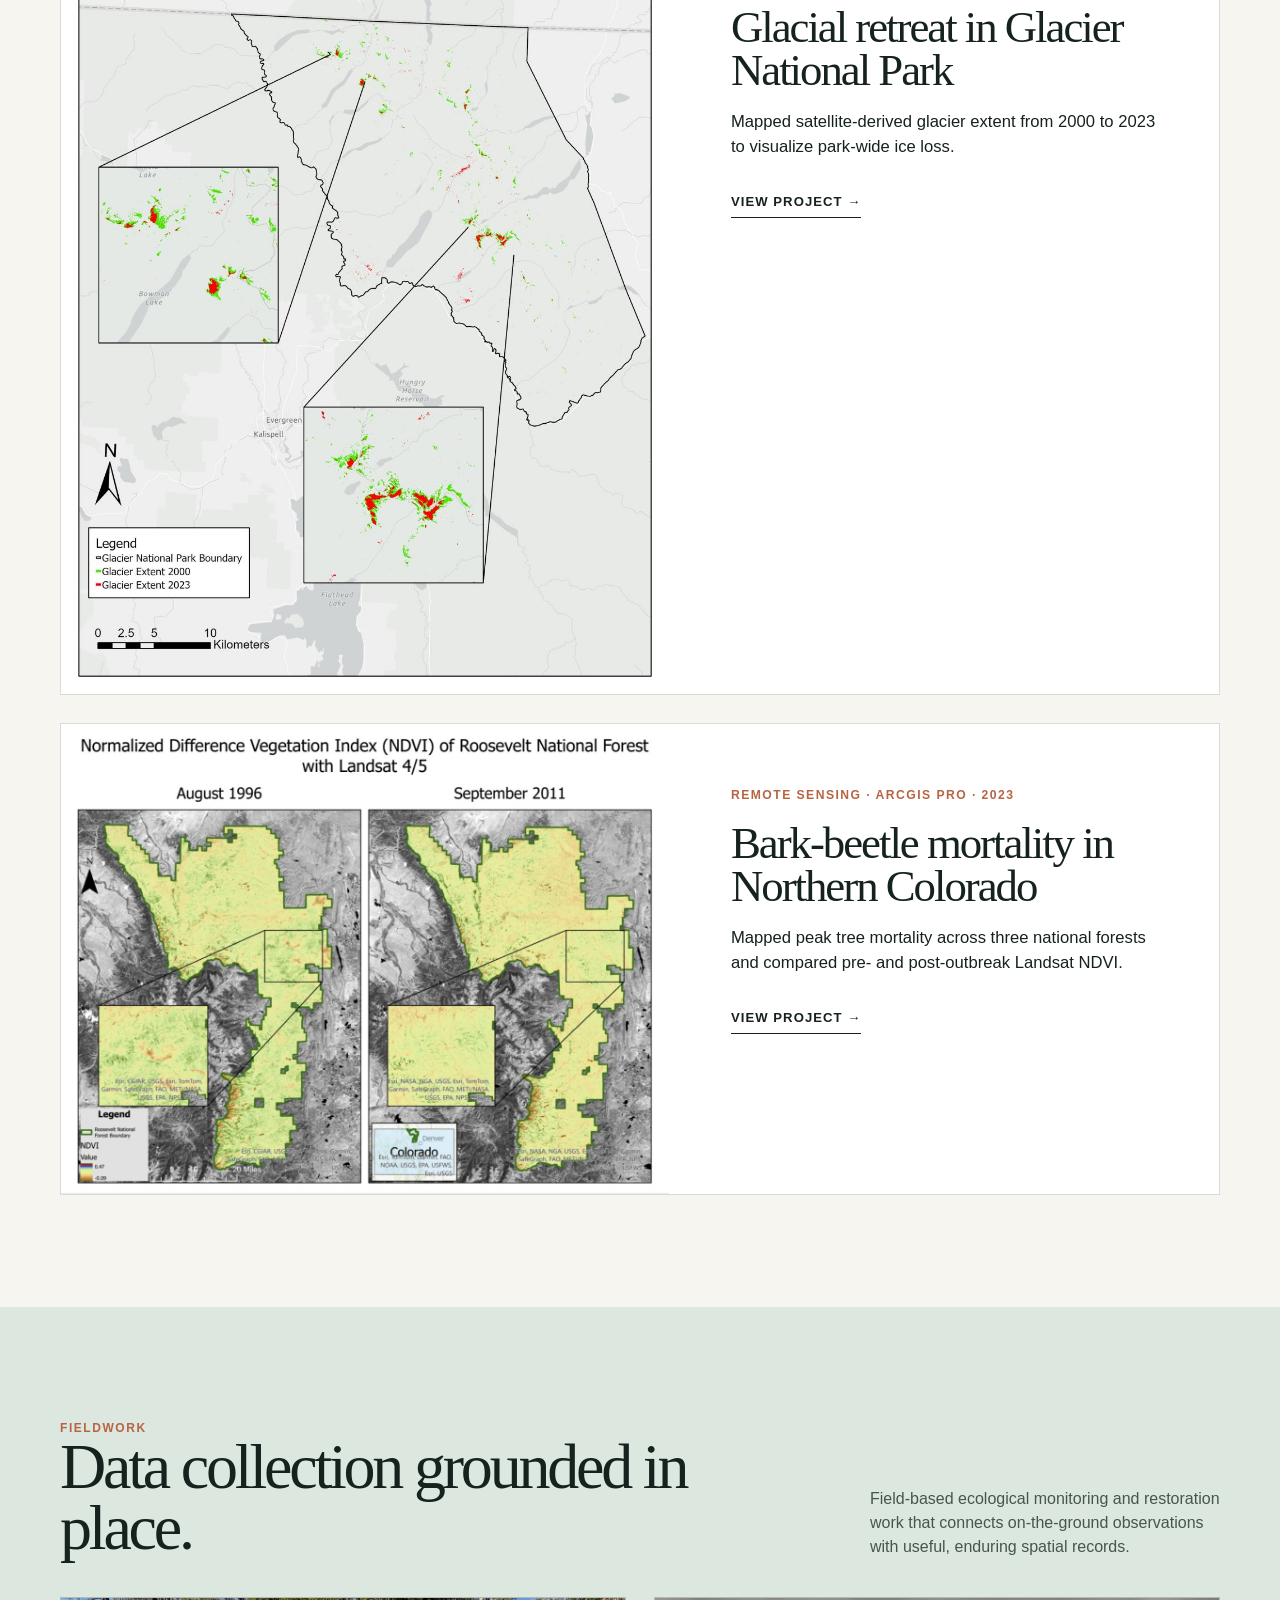
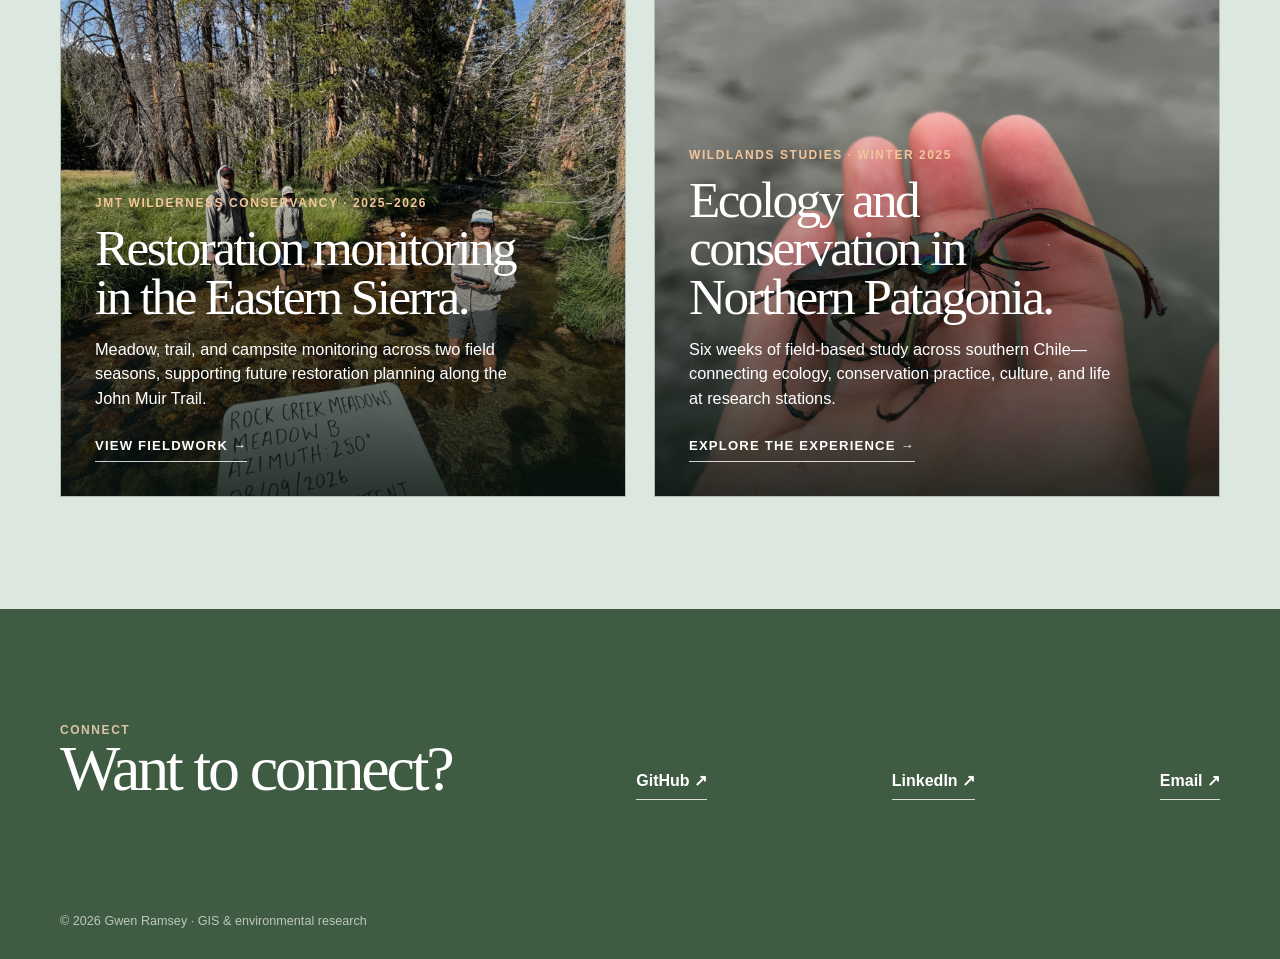
==== commit f5b4dab0: "Update index.html" ====
--- a/index.html
+++ b/index.html
@@ -428,6 +428,10 @@
     <span class="fieldwork-link">Explore the experience →</span>
   </div>
 </a>
+        </div>
+      </div>
+    </section>
+
 <!-- Replace your entire existing More Selected Work section with this. -->
 <section class="more-projects" id="projects">
     <div class="wrap">
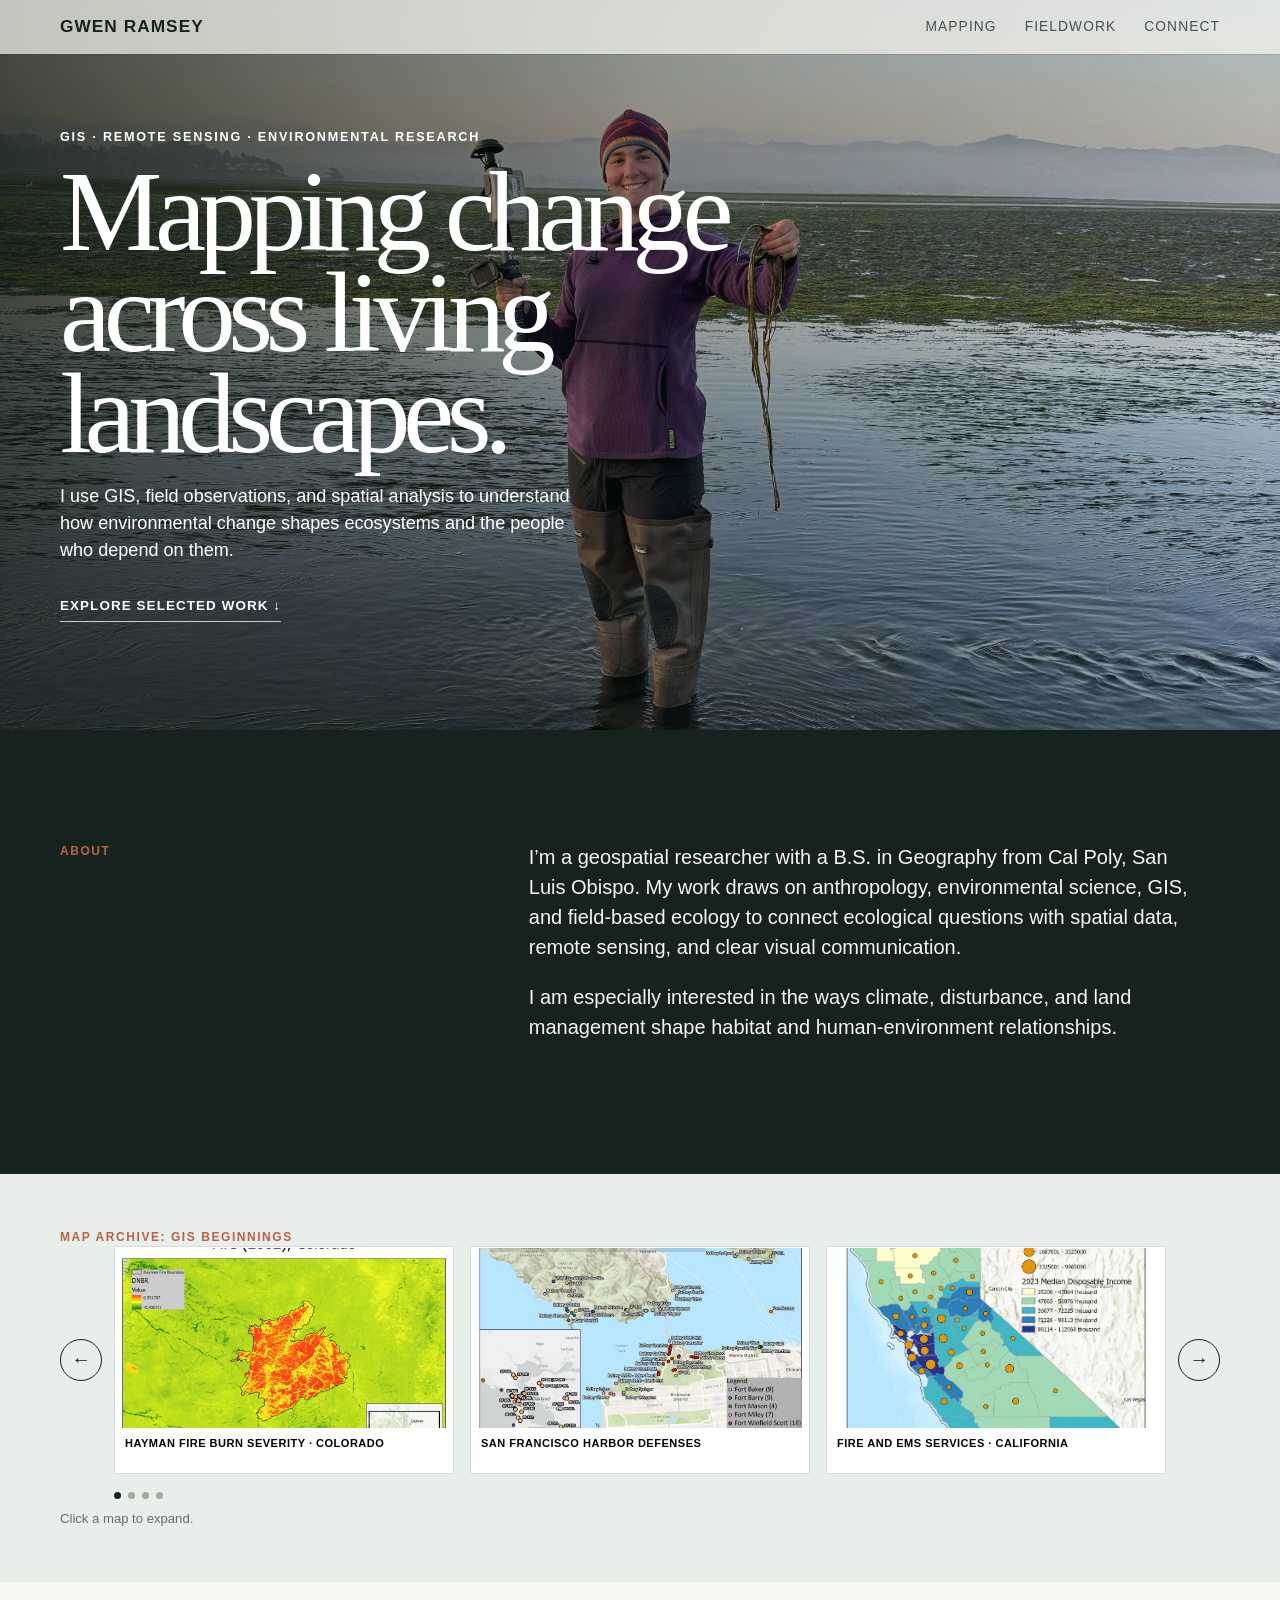
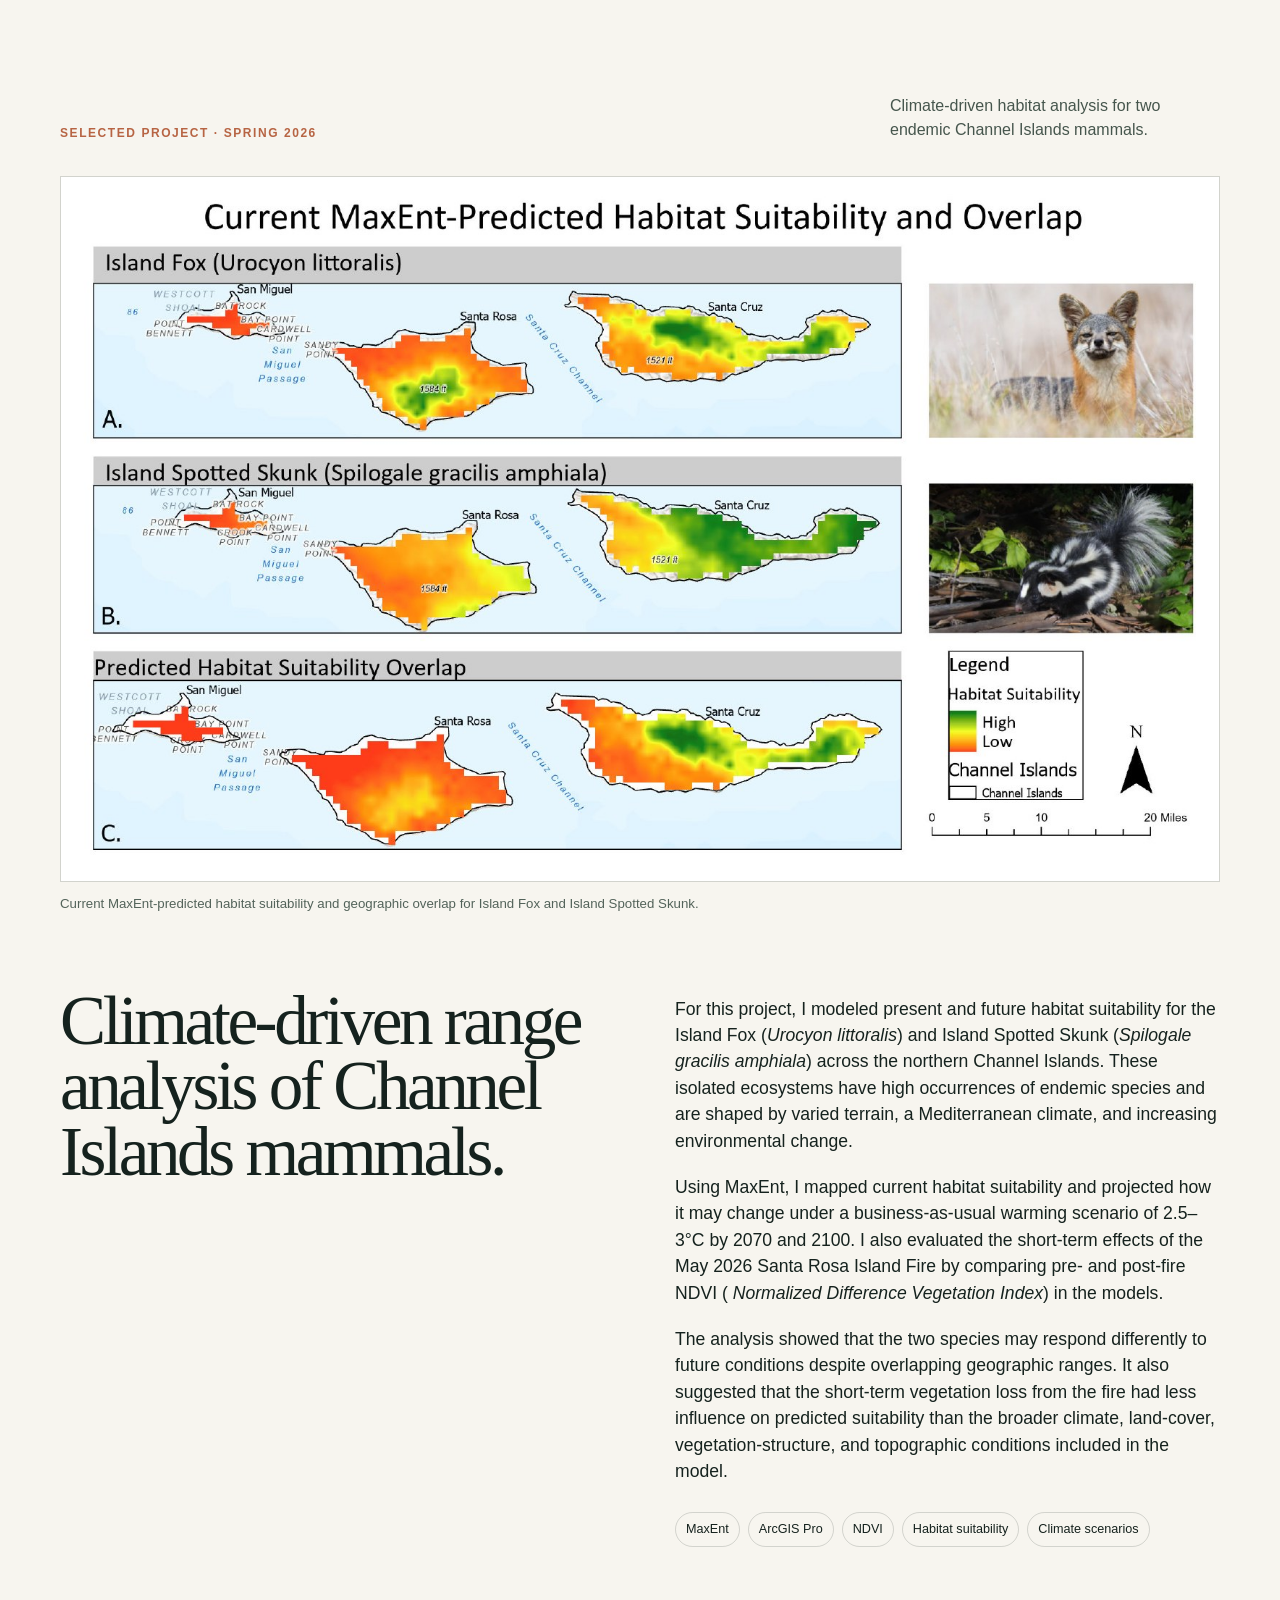
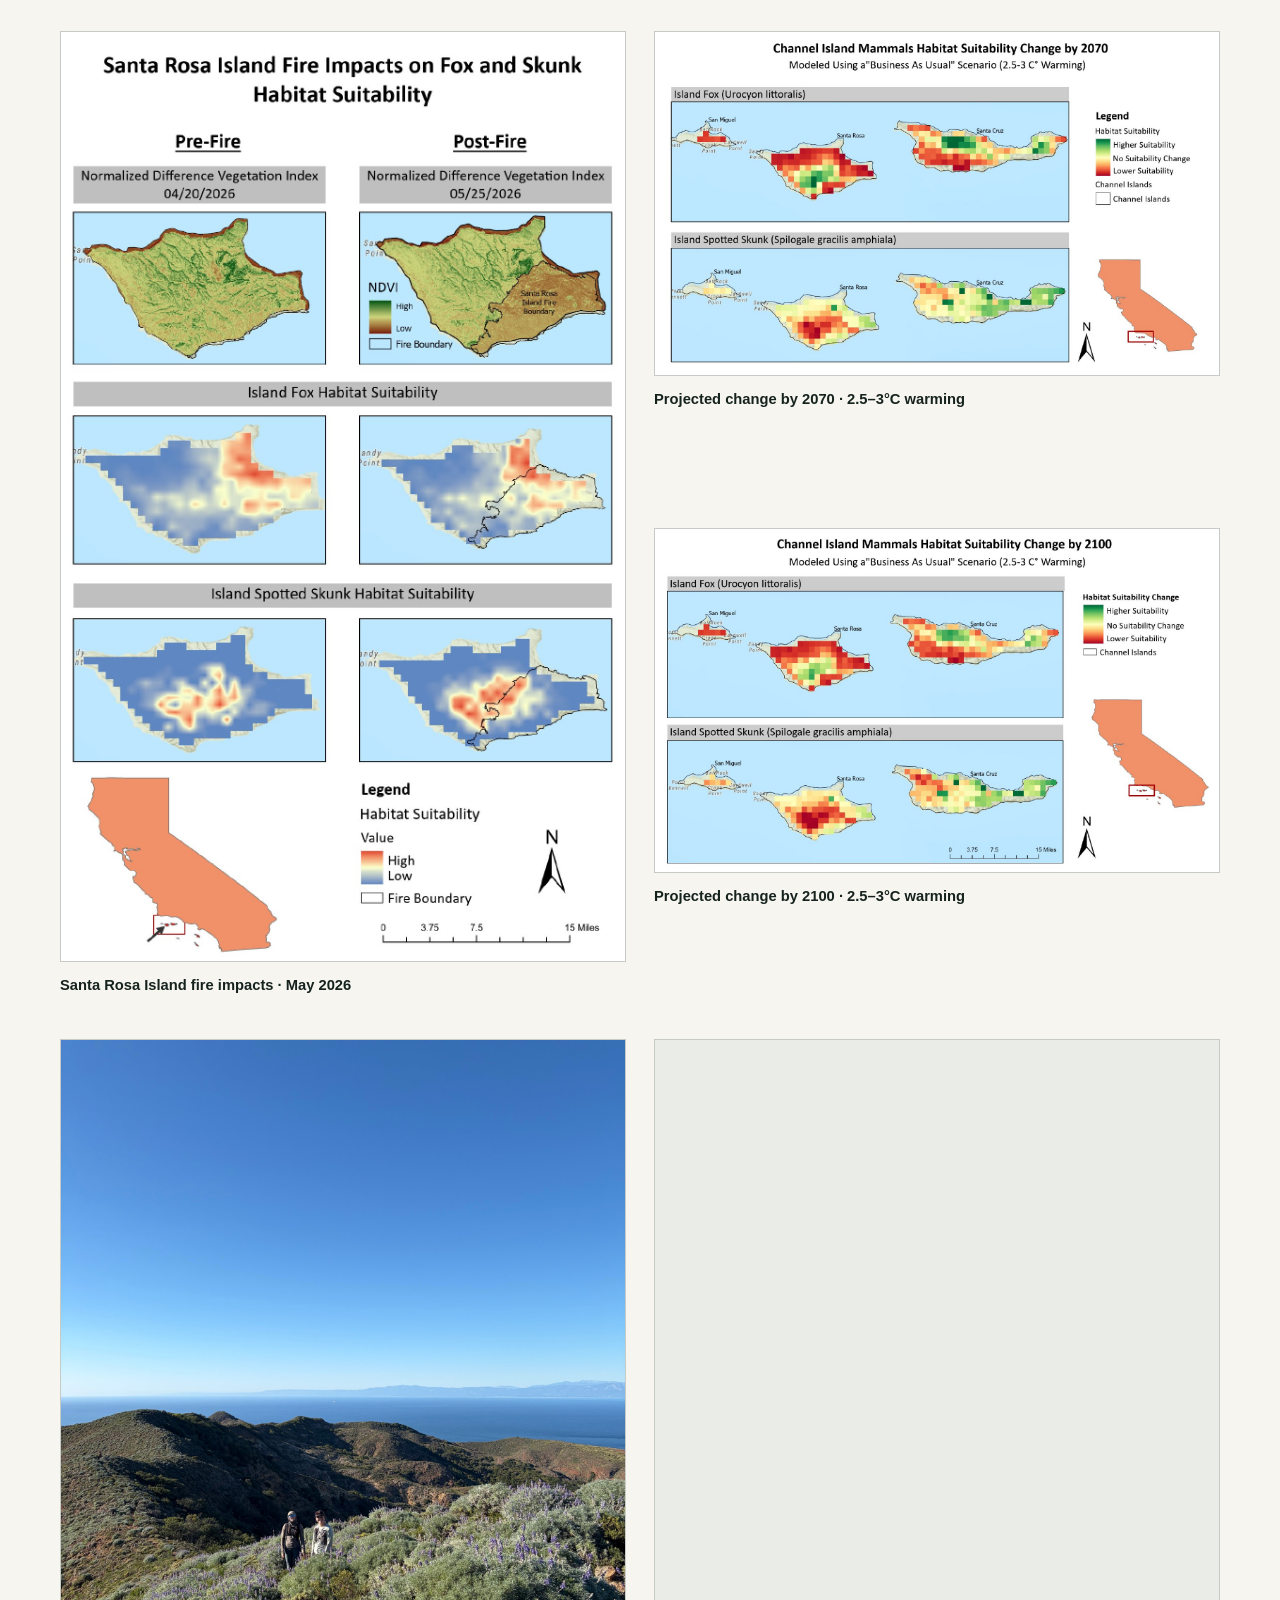
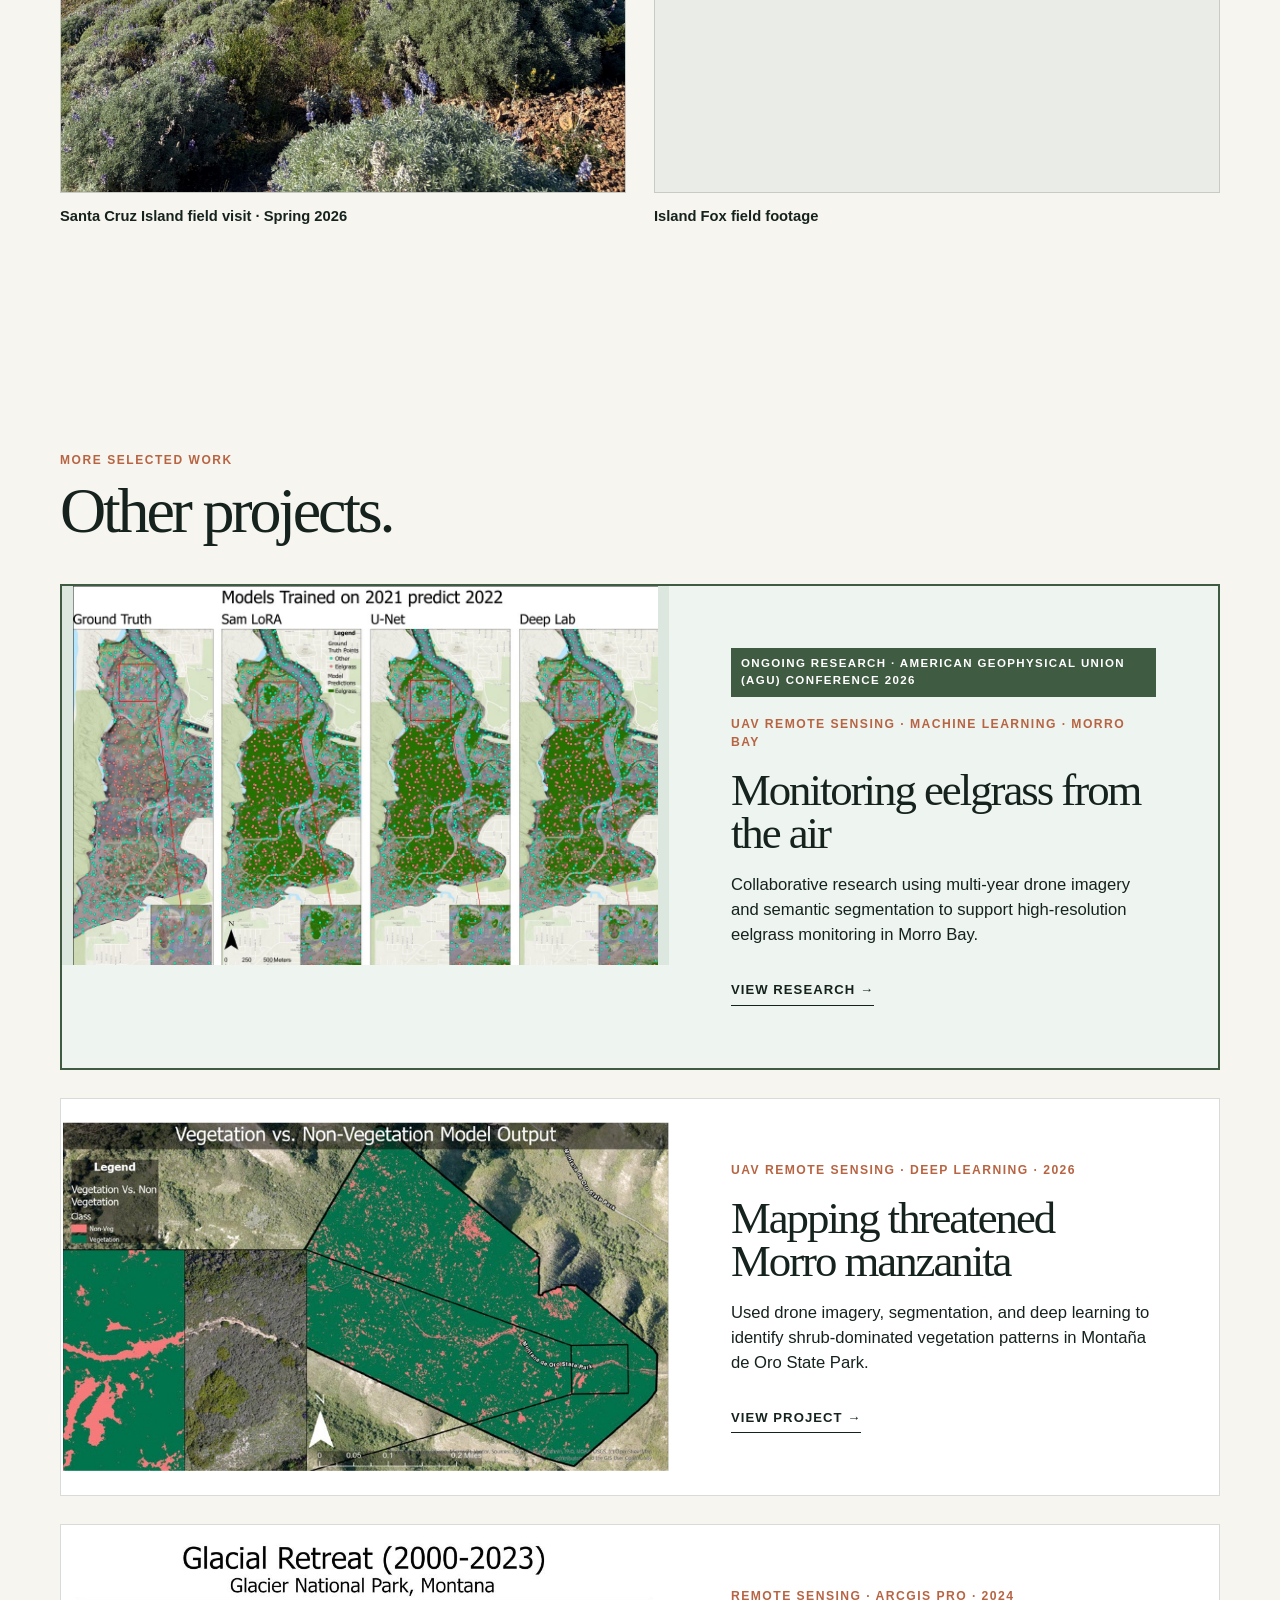
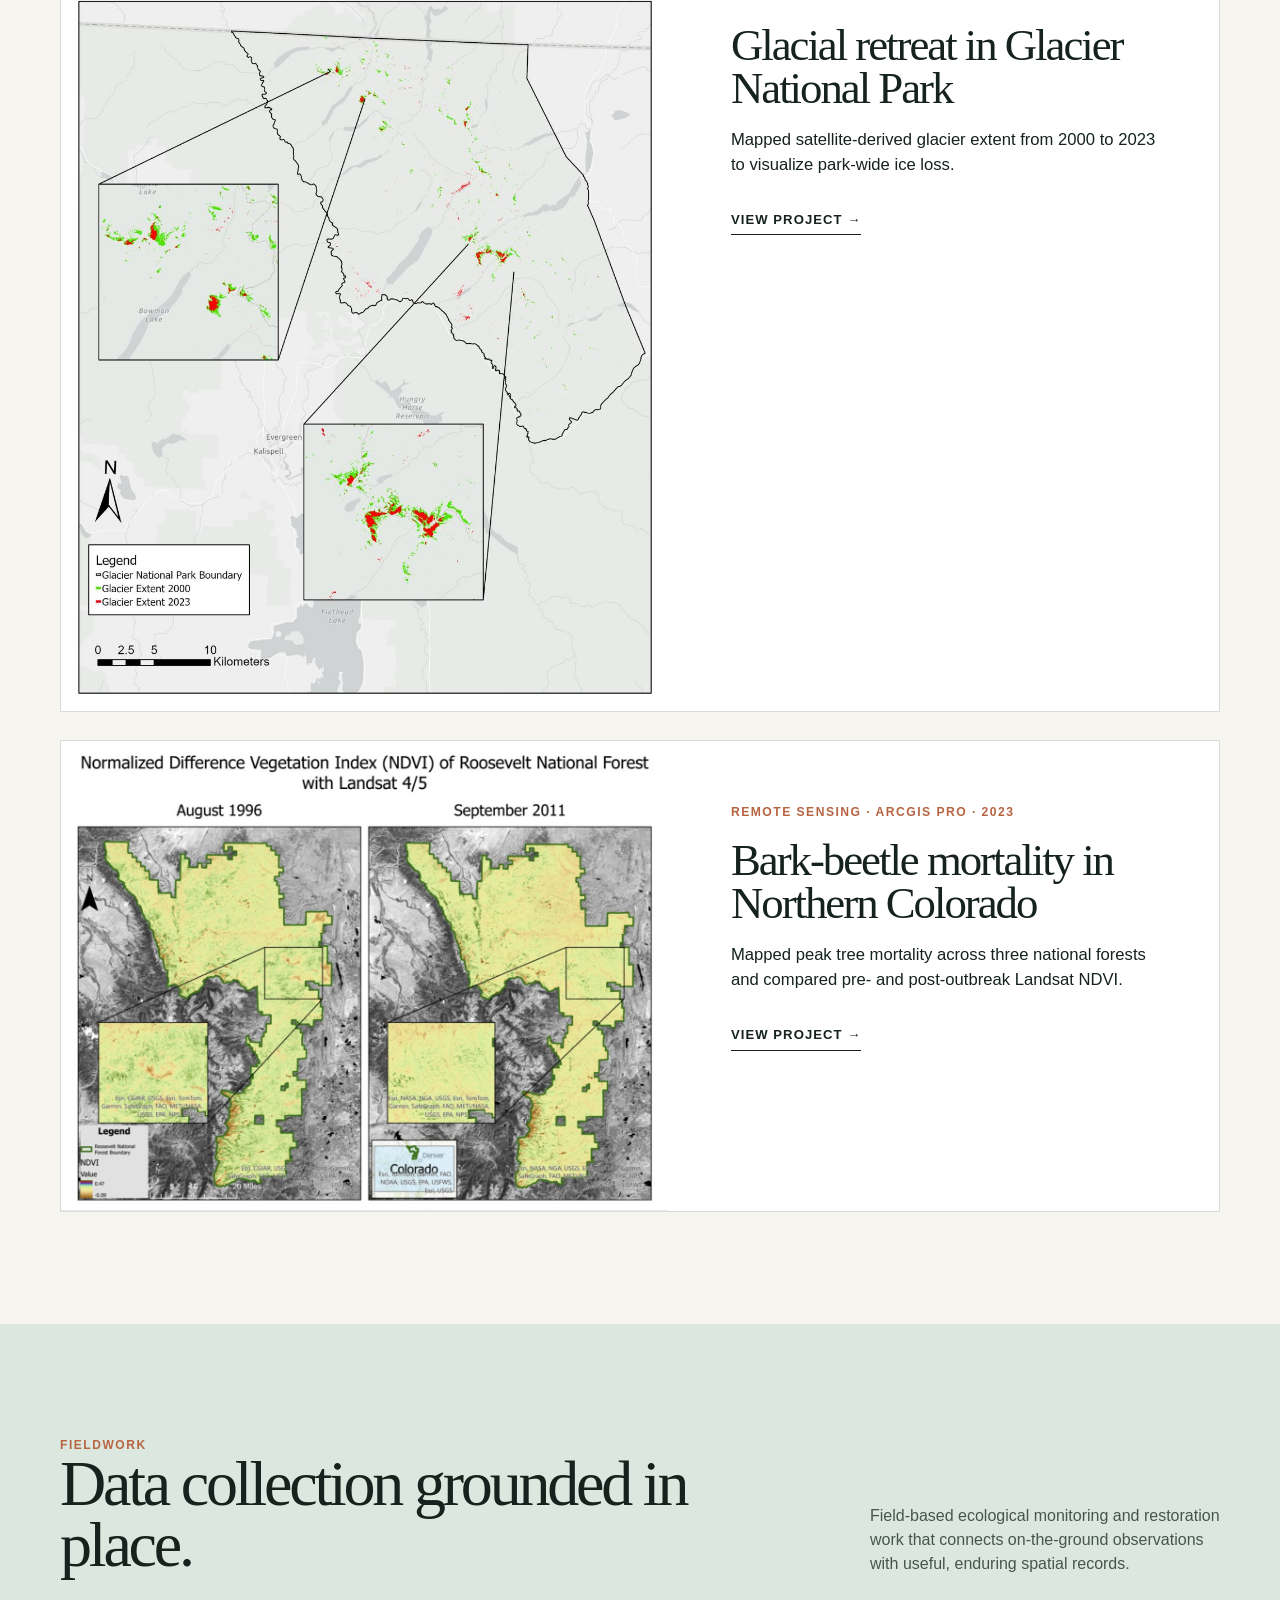
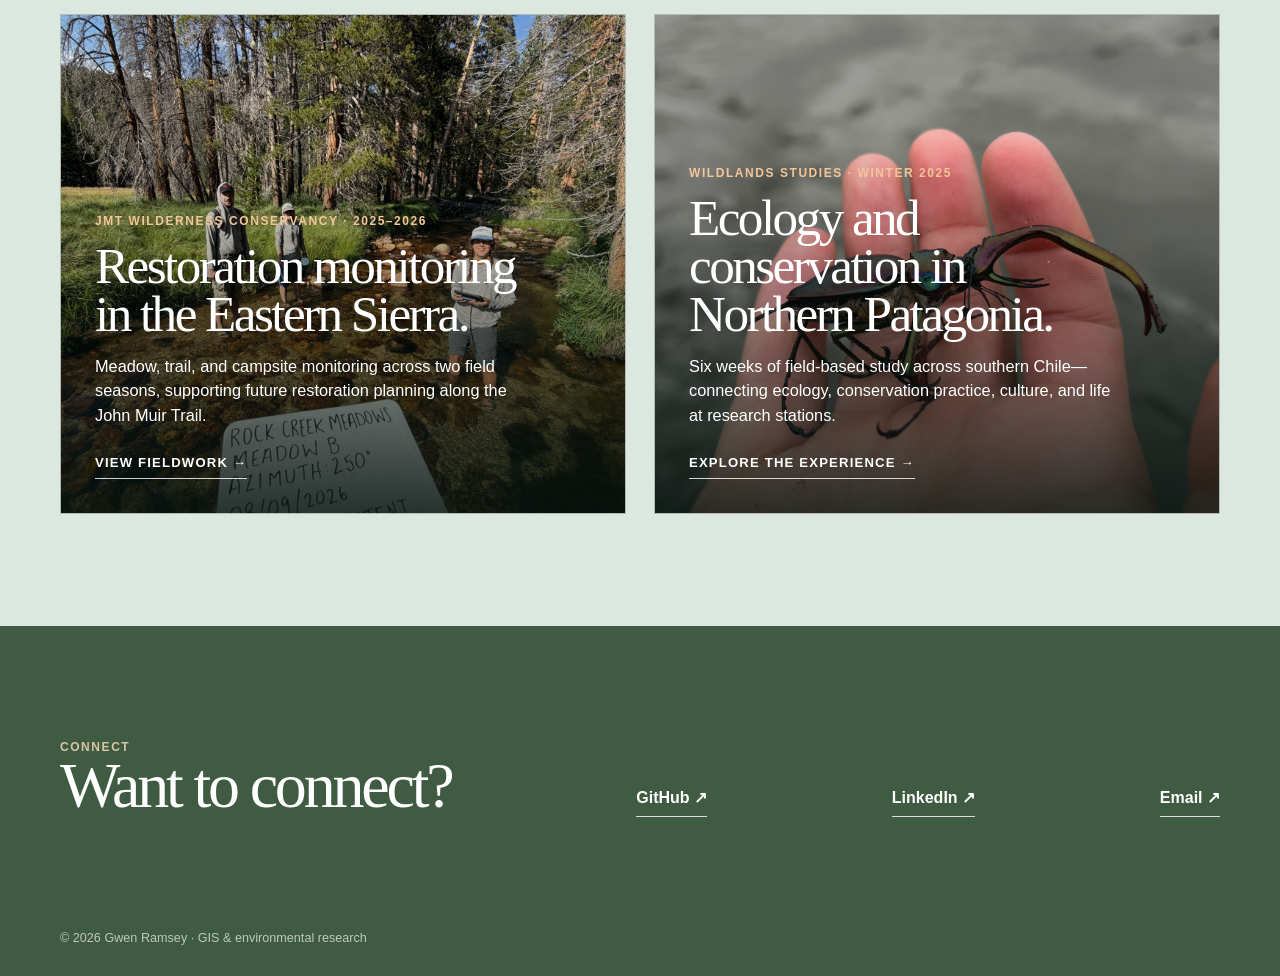
==== commit b8f394df: "Update index.html" ====
--- a/index.html
+++ b/index.html
@@ -440,7 +440,7 @@
   <a class="project-card featured-research" href="eelgrass-monitoring.html">
   <img src="assets/eelgrass-model-comparison.jpg" alt="Eelgrass model predictions compared with reference observations in Morro Bay, California.">
   <div class="project-card-copy">
-    <div class="featured-badge">Ongoing research · AGU 2026</div>
+    <div class="featured-badge">Ongoing research · American Geophysical Union (AGU) Conference 2026</div>
     <div class="project-card-meta">UAV remote sensing · Machine learning · Morro Bay</div>
     <h3>Monitoring eelgrass from the air</h3>
     <p>Collaborative research using multi-year drone imagery and semantic segmentation to support high-resolution eelgrass monitoring in Morro Bay.</p>
@@ -488,10 +488,10 @@
     { src:'assets/slo-topographic-map.jpg', alt:'Topographic map of San Luis Obispo, California.', caption:'San Luis Obispo topography' },
     { src:'assets/colorado-river-recreation.jpg', alt:'Map of recreation types across the Colorado River Basin.', caption:'Recreation · Colorado River Basin' },
     { src:'assets/swanton-land-use.jpg', alt:'Map of land-use types at Swanton Pacific Ranch.', caption:'Swanton Pacific Ranch land use' },
-    { src:'assets/poly-canyon-slopes.jpg', alt:'Map analyzing slopes in Poly Canyon watersheds.', caption:'Poly Canyon watershed slopes' },
+    { src:'assets/poly-canyon-slopes.jpg', alt:'Map analyzing slopes in Poly Canyon watersheds.', caption:'Swanson Pacific Ranch land use and soils' },
     { src:'assets/tribal-water-allocation.jpg', alt:'Map of Tribal Nations water allocation from the Colorado River based on land area.', caption:'Tribal Nations water allocation' },
-    { src:'assets/swanson-land-use-soil.jpg', alt:'Map of land use and soil type at Swanson Pacific Ranch.', caption:'Swanson Pacific Ranch land use and soils' },
-    { src:'assets/slo-wells-land-use.jpg', alt:'Map of well type and land use in San Luis Obispo County.', caption:'San Luis Obispo County wells and land use' }
+    { src:'assets/swanson-land-use-soil.jpg', alt:'Map of land use and soil type at Swanson Pacific Ranch.', caption:'San Luis Obispo County wells and land use' },
+    { src:'assets/slo-wells-land-use.jpg', alt:'Map of well type and land use in San Luis Obispo County.', caption:'Poly Canyon watershed slopes' }
   ];
 
   const carousel = document.querySelector('.map-carousel');
